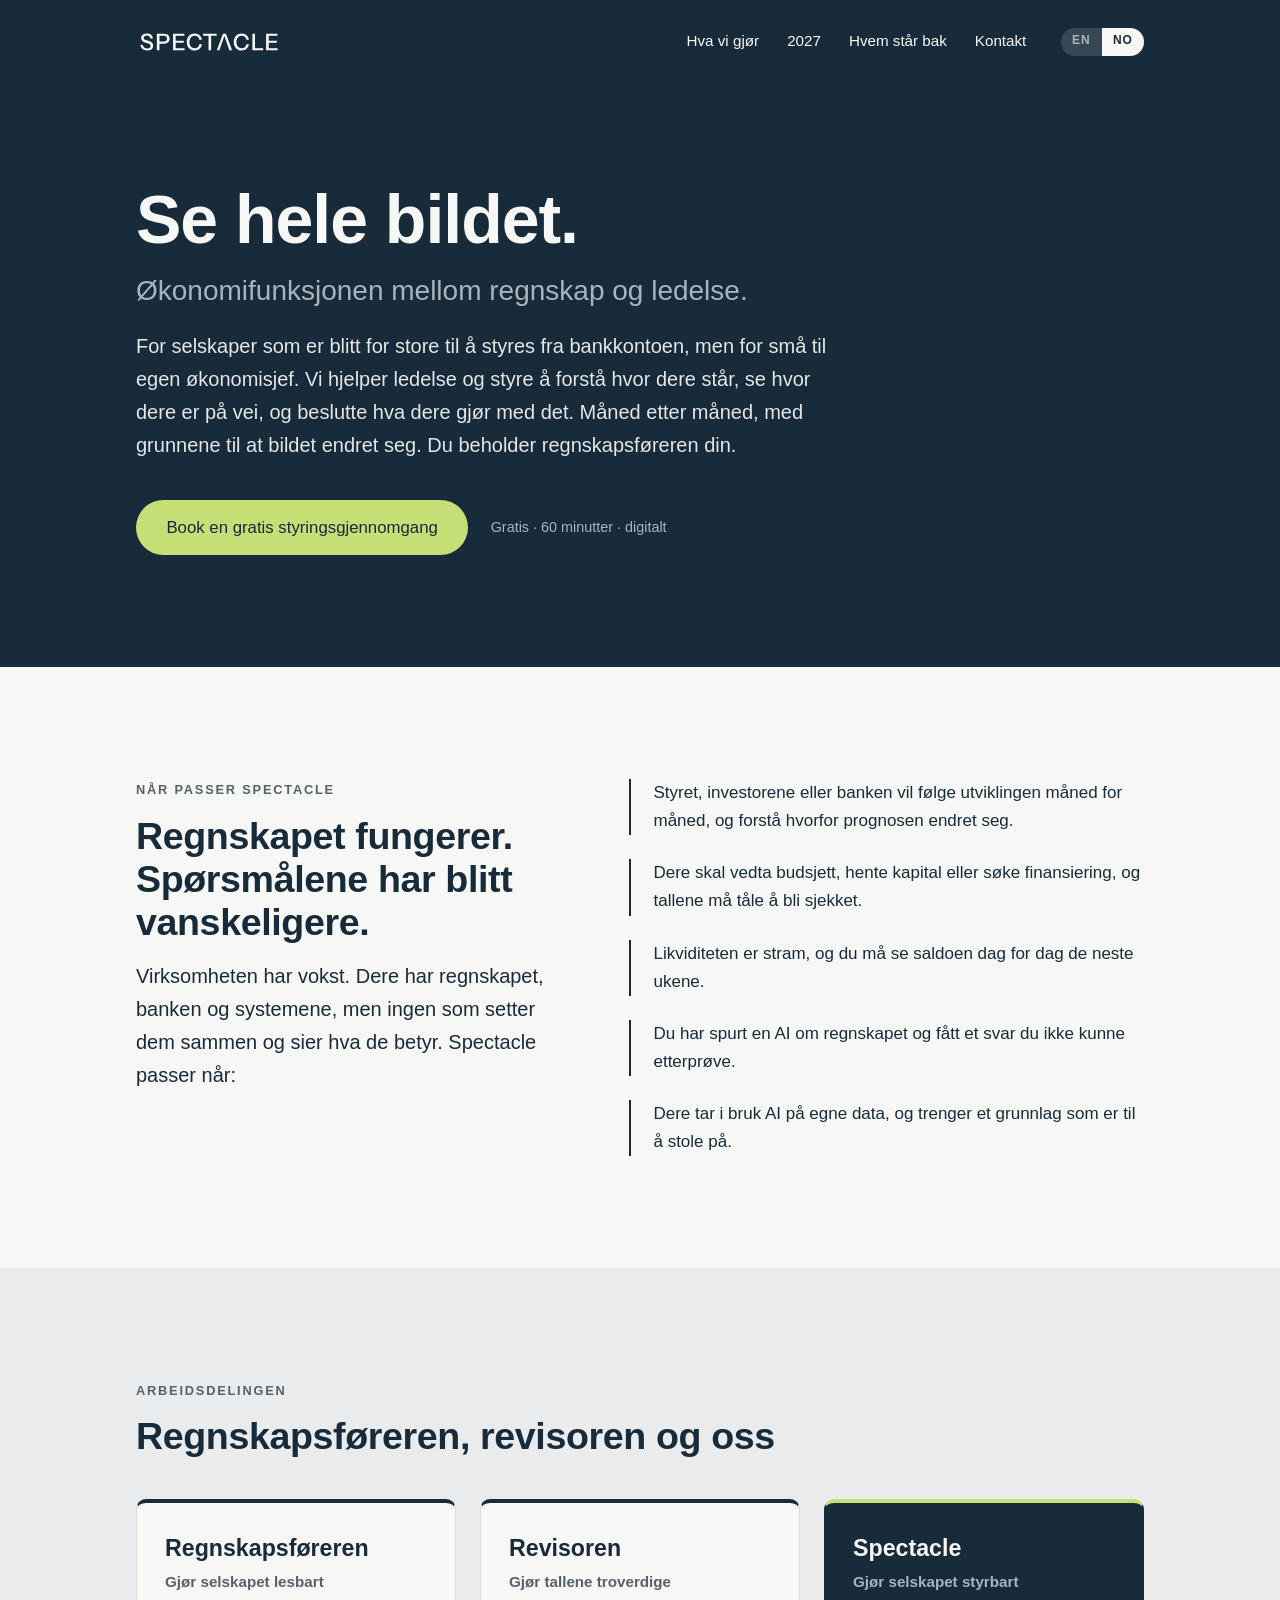
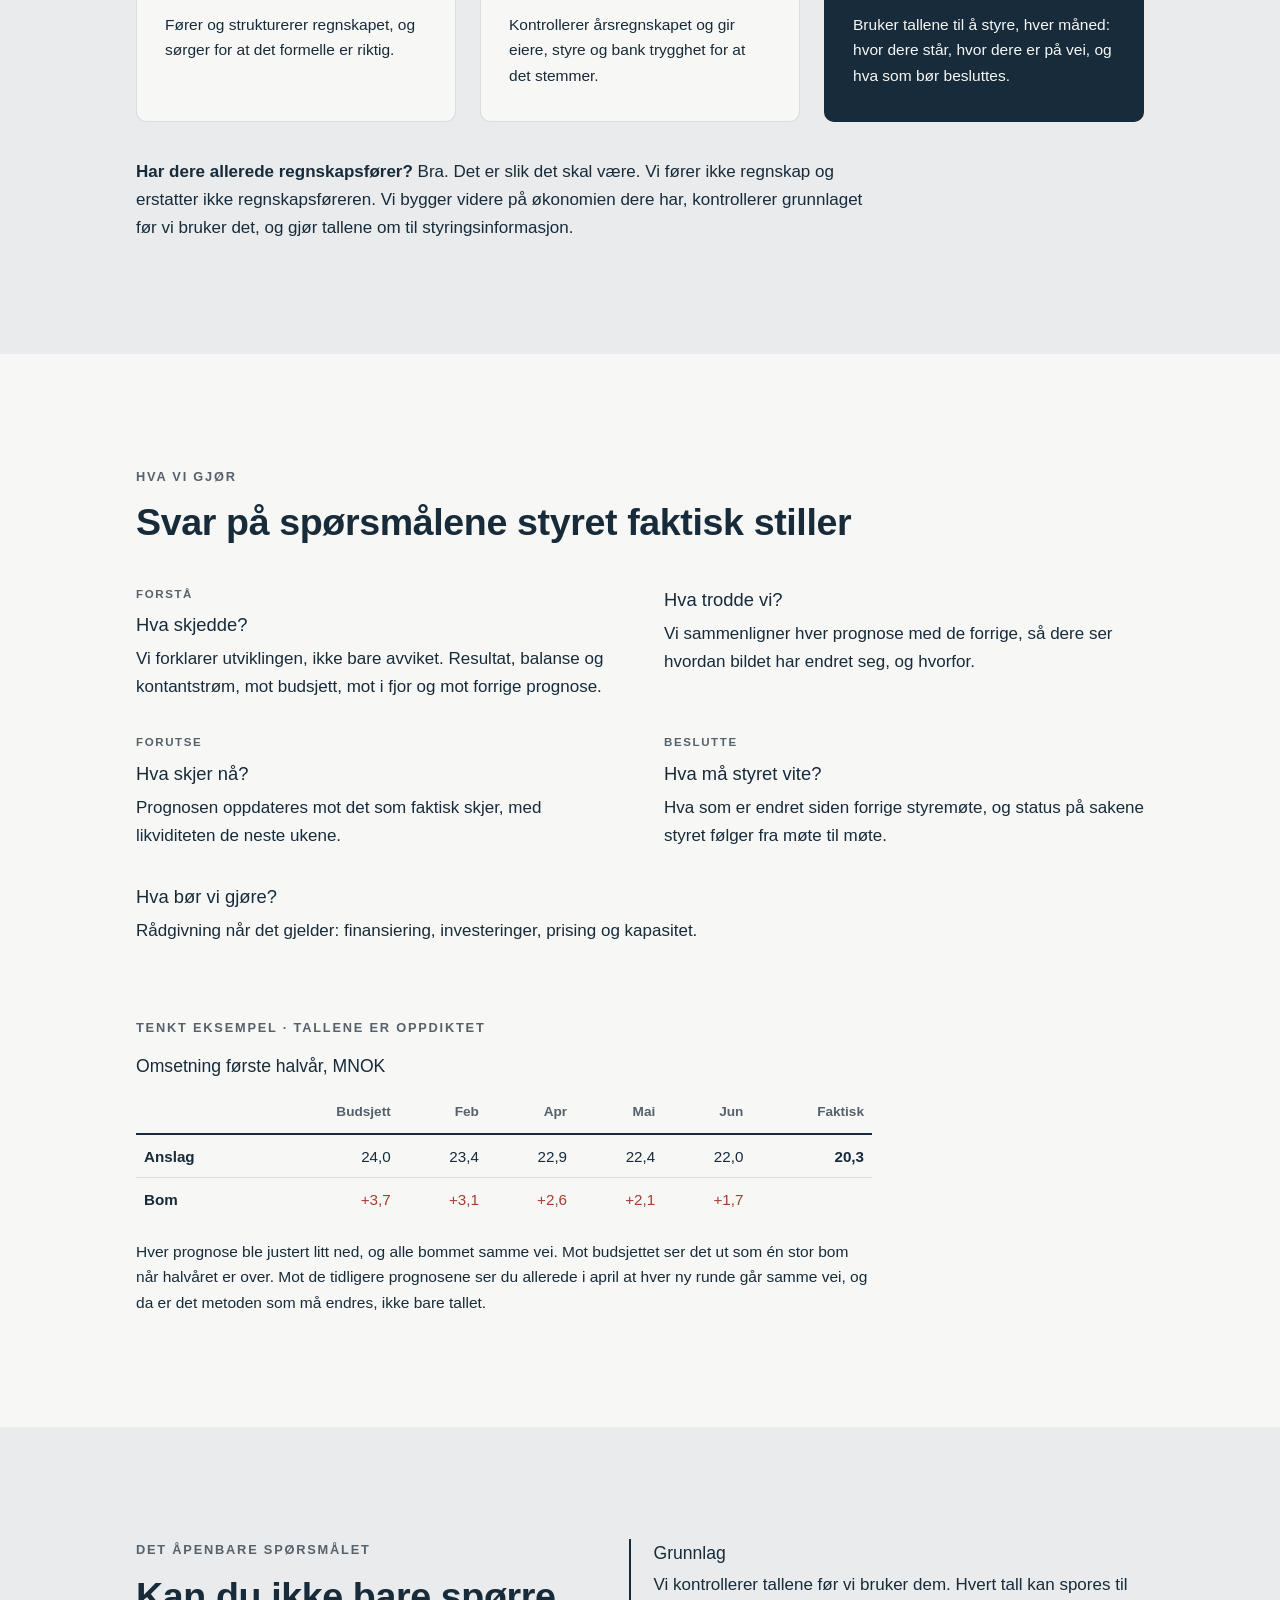
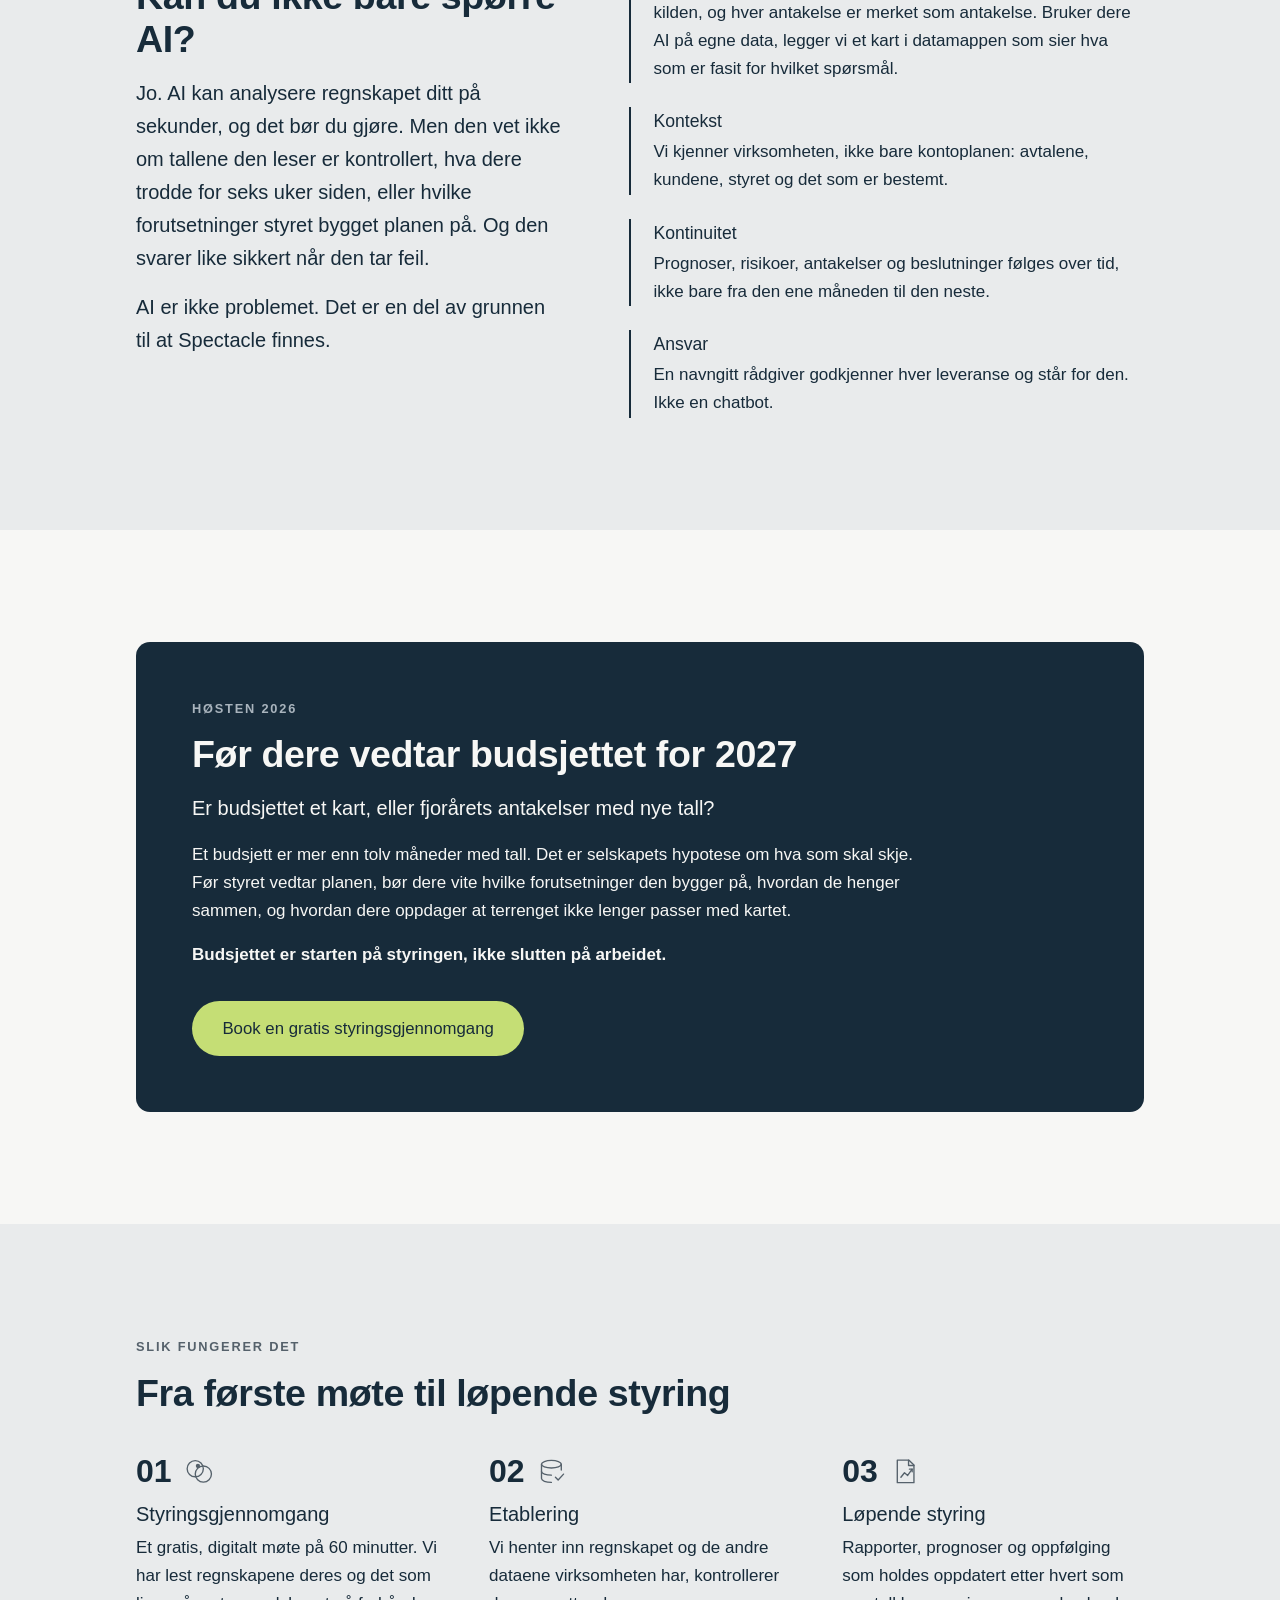
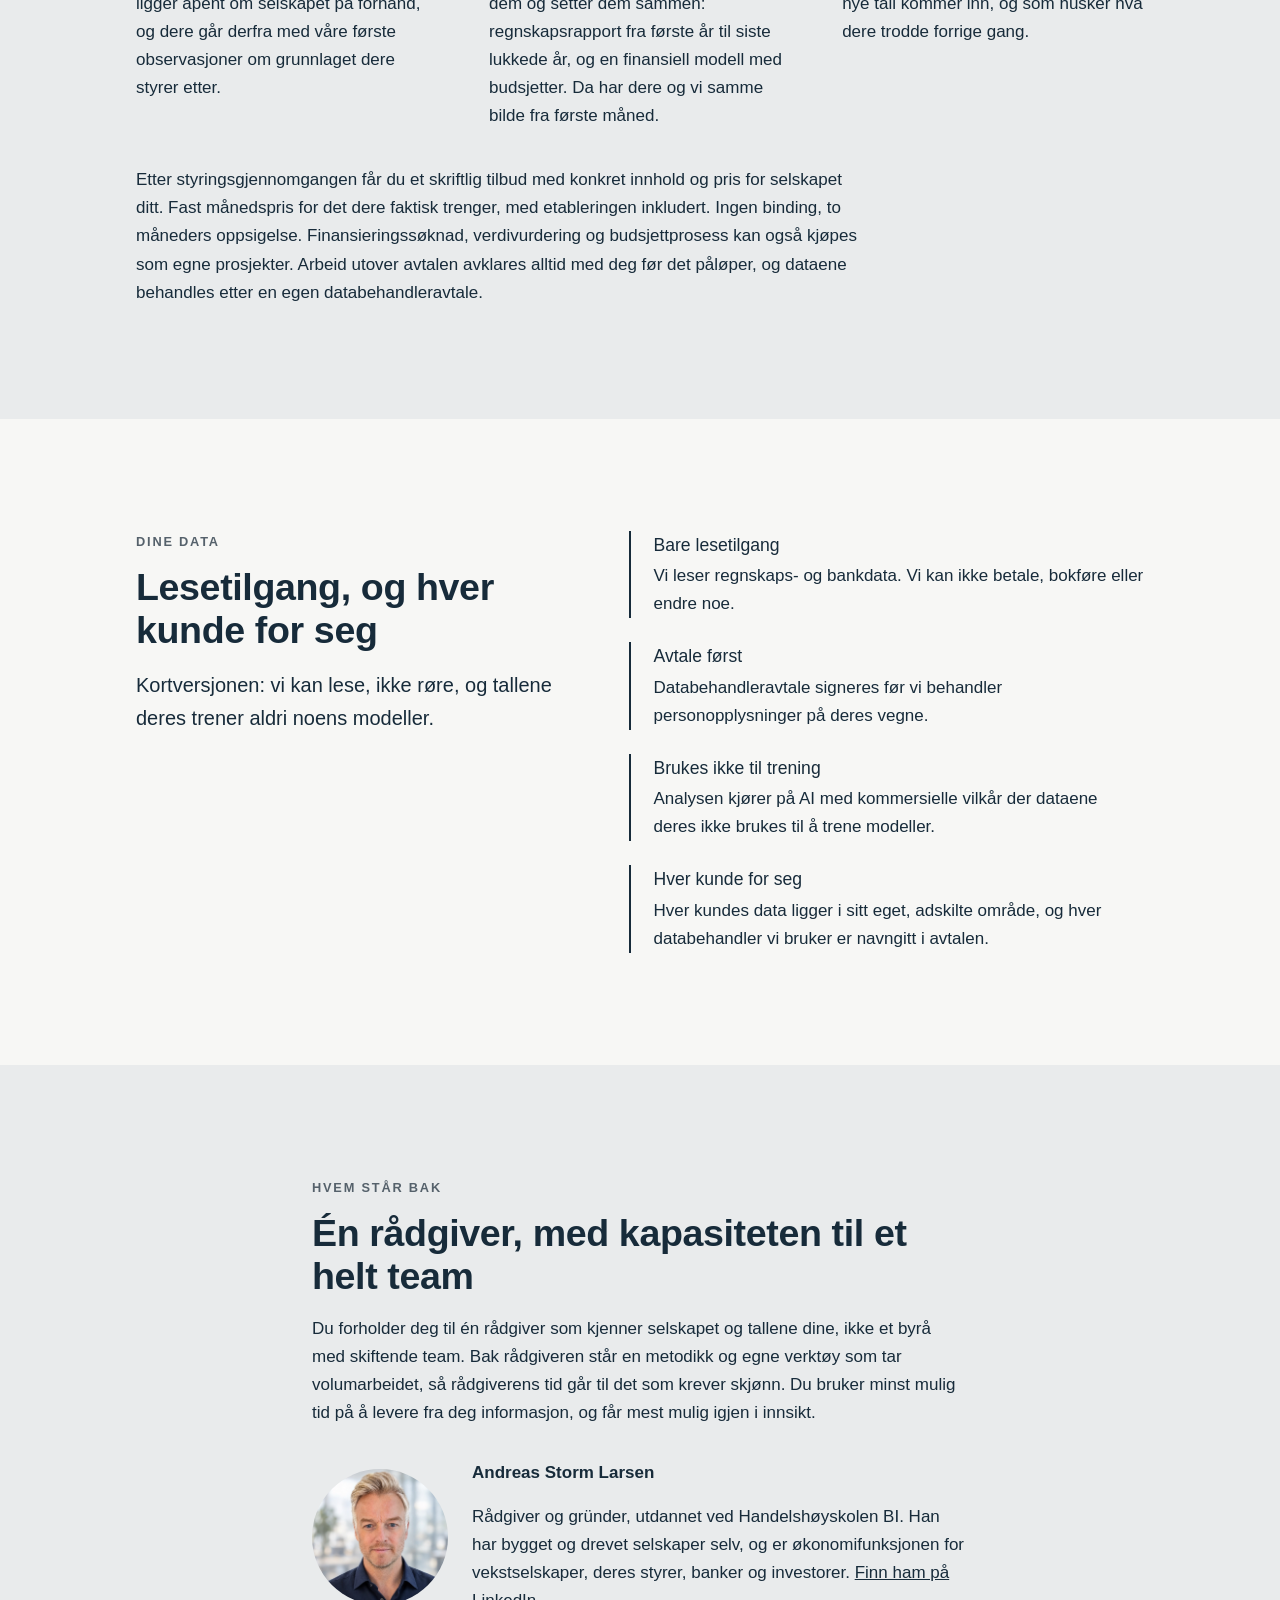
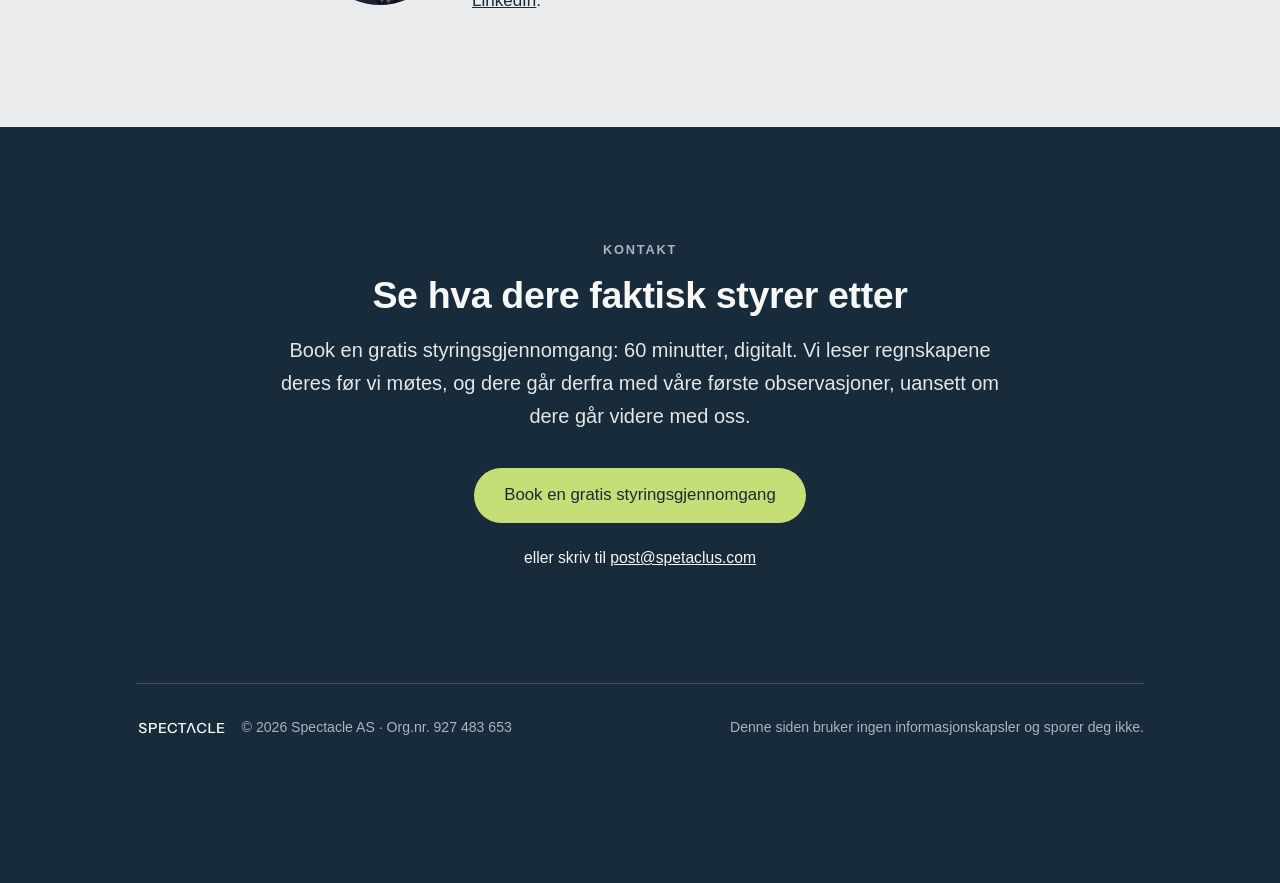
==== no/index.html @ 34f04242 "Hvem står bak får navn og ansikt, og en seksjon om dine data Tekstene fra gjennomgangen 20.10 er lag" ====
<!DOCTYPE html>
<html lang="no">
<head>
  <meta charset="utf-8">
  <meta name="viewport" content="width=device-width, initial-scale=1">
  <title>Spectacle: økonomifunksjonen mellom regnskap og ledelse</title>
  <meta name="description" content="Spectacle er økonomifunksjonen mellom regnskap og ledelse for små og mellomstore selskaper: kontrollerte tall, prognoser som følges over tid, og rapportering skrevet for styret. Du beholder regnskapsføreren din.">
  <link rel="canonical" href="https://spectaclefinancial.com/no/">
  <link rel="alternate" hreflang="en" href="https://spectaclefinancial.com/">
  <link rel="alternate" hreflang="no" href="https://spectaclefinancial.com/no/">
  <link rel="alternate" hreflang="x-default" href="https://spectaclefinancial.com/">
  <link rel="icon" href="../assets/img/favicon.svg" type="image/svg+xml">
  <link rel="alternate icon" href="../assets/img/favicon-32.png" type="image/png">
  <link rel="apple-touch-icon" href="../assets/img/apple-touch-icon.png">
  <meta name="theme-color" content="#172B3A">
  <link rel="stylesheet" href="../assets/css/style.css?v=2026-11-04">
  <meta property="og:type" content="website">
  <meta property="og:site_name" content="Spectacle">
  <meta property="og:title" content="Spectacle: se hele bildet">
  <meta property="og:description" content="Økonomifunksjonen mellom regnskap og ledelse, for selskaper som er for store til å styres fra bankkontoen og for små til egen økonomisjef.">
  <meta property="og:url" content="https://spectaclefinancial.com/no/">
  <meta property="og:image" content="https://spectaclefinancial.com/assets/img/og-image-no.png">
  <meta property="og:locale" content="nb_NO">
</head>
<body>

<header class="hero">
  <div class="ramme">
    <div class="hero__topp">
      <a class="hero__logo" href="#" aria-label="Spectacle, til toppen">
        <img src="../assets/img/spectacle-ordmerke-hvit.svg" alt="Spectacle" width="268" height="47">
      </a>
      <nav class="hero__nav" aria-label="Hovedmeny">
        <a href="#hva-vi-gjor">Hva vi gjør</a>
        <a href="#budsjett-2027">2027</a>
        <a href="#om">Hvem står bak</a>
        <a href="#kontakt">Kontakt</a>
        <span class="sprak" role="group" aria-label="Språk">
          <a class="sprak__valg" href="/" hreflang="en" lang="en">EN</a>
          <span class="sprak__valg sprak__valg--aktiv" aria-current="true">NO</span>
        </span>
      </nav>
    </div>
    <div class="hero__innhold">
      <h1>Se hele bildet.</h1>
      <p class="hero__under">Økonomifunksjonen mellom regnskap og ledelse.</p>
      <p class="ingress">For selskaper som er blitt for store til å styres fra bankkontoen, men for små til egen økonomisjef. Vi hjelper ledelse og styre å forstå hvor dere står, se hvor dere er på vei, og beslutte hva dere gjør med det. Måned etter måned, med grunnene til at bildet endret seg. Du beholder regnskapsføreren din.</p>
      <div class="hero__cta">
        <a class="knapp knapp--chartreuse js-booking" href="https://calendar.app.google/yTAJ3ZSgc3ZnCue6A">Book en gratis styringsgjennomgang</a>
        <span class="hero__cta-note">Gratis · 60 minutter · digitalt</span>
      </div>
    </div>
  </div>
</header>

<main>

  <section class="seksjon" id="nar-passer">
    <div class="ramme todelt">
      <div>
        <p class="merkelapp">Når passer Spectacle</p>
        <h2>Regnskapet fungerer. Spørsmålene har blitt vanskeligere.</h2>
        <p class="ingress">Virksomheten har vokst. Dere har regnskapet, banken og systemene, men ingen som setter dem sammen og sier hva de betyr. Spectacle passer når:</p>
      </div>
      <ul class="verdier">
        <li>Styret, investorene eller banken vil følge utviklingen måned for måned, og forstå hvorfor prognosen endret seg.</li>
        <li>Dere skal vedta budsjett, hente kapital eller søke finansiering, og tallene må tåle å bli sjekket.</li>
        <li>Likviditeten er stram, og du må se saldoen dag for dag de neste ukene.</li>
        <li>Du har spurt en AI om regnskapet og fått et svar du ikke kunne etterprøve.</li>
        <li>Dere tar i bruk AI på egne data, og trenger et grunnlag som er til å stole på.</li>
      </ul>
    </div>
  </section>

  <section class="seksjon seksjon--tint" id="arbeidsdelingen">
    <div class="ramme">
      <p class="merkelapp">Arbeidsdelingen</p>
      <h2>Regnskapsføreren, revisoren og oss</h2>
      <div class="pakker">
        <article class="pakke">
          <h3>Regnskapsføreren</h3>
          <p class="pakke__under">Gjør selskapet lesbart</p>
          <p>Fører og strukturerer regnskapet, og sørger for at det formelle er riktig.</p>
        </article>
        <article class="pakke">
          <h3>Revisoren</h3>
          <p class="pakke__under">Gjør tallene troverdige</p>
          <p>Kontrollerer årsregnskapet og gir eiere, styre og bank trygghet for at det stemmer.</p>
        </article>
        <article class="pakke pakke--fremhevet">
          <h3>Spectacle</h3>
          <p class="pakke__under">Gjør selskapet styrbart</p>
          <p>Bruker tallene til å styre, hver måned: hvor dere står, hvor dere er på vei, og hva som bør besluttes.</p>
        </article>
      </div>
      <p class="pakker-note"><strong>Har dere allerede regnskapsfører?</strong> Bra. Det er slik det skal være. Vi fører ikke regnskap og erstatter ikke regnskapsføreren. Vi bygger videre på økonomien dere har, kontrollerer grunnlaget før vi bruker det, og gjør tallene om til styringsinformasjon.</p>
    </div>
  </section>

  <section class="seksjon" id="hva-vi-gjor">
    <div class="ramme">
      <p class="merkelapp">Hva vi gjør</p>
      <h2>Svar på spørsmålene styret faktisk stiller</h2>
      <ul class="trygghet">
        <li>
          <span class="trygghet__gruppe">Forstå</span>
          <strong>Hva skjedde?</strong>
          Vi forklarer utviklingen, ikke bare avviket. Resultat, balanse og kontantstrøm, mot budsjett, mot i fjor og mot forrige prognose.
        </li>
        <li>
          <strong>Hva trodde vi?</strong>
          Vi sammenligner hver prognose med de forrige, så dere ser hvordan bildet har endret seg, og hvorfor.
        </li>
        <li>
          <span class="trygghet__gruppe">Forutse</span>
          <strong>Hva skjer nå?</strong>
          Prognosen oppdateres mot det som faktisk skjer, med likviditeten de neste ukene.
        </li>
        <li>
          <span class="trygghet__gruppe">Beslutte</span>
          <strong>Hva må styret vite?</strong>
          Hva som er endret siden forrige styremøte, og status på sakene styret følger fra møte til møte.
        </li>
        <li>
          <strong>Hva bør vi gjøre?</strong>
          Rådgivning når det gjelder: finansiering, investeringer, prising og kapasitet.
        </li>
      </ul>

      <figure class="eksempel">
        <p class="merkelapp">Tenkt eksempel · tallene er oppdiktet</p>
        <div class="eksempel__ramme">
          <table>
            <caption>Omsetning første halvår, MNOK</caption>
            <thead>
              <tr>
                <th scope="col"></th>
                <th scope="col">Budsjett</th>
                <th scope="col">Feb</th>
                <th scope="col">Apr</th>
                <th scope="col">Mai</th>
                <th scope="col">Jun</th>
                <th scope="col">Faktisk</th>
              </tr>
            </thead>
            <tbody>
              <tr>
                <th scope="row">Anslag</th>
                <td>24,0</td>
                <td>23,4</td>
                <td>22,9</td>
                <td>22,4</td>
                <td>22,0</td>
                <td class="eksempel__faktisk">20,3</td>
              </tr>
              <tr class="eksempel__bom">
                <th scope="row">Bom</th>
                <td>+3,7</td>
                <td>+3,1</td>
                <td>+2,6</td>
                <td>+2,1</td>
                <td>+1,7</td>
                <td></td>
              </tr>
            </tbody>
          </table>
        </div>
        <figcaption>Hver prognose ble justert litt ned, og alle bommet samme vei. Mot budsjettet ser det ut som én stor bom når halvåret er over. Mot de tidligere prognosene ser du allerede i april at hver ny runde går samme vei, og da er det metoden som må endres, ikke bare tallet.</figcaption>
      </figure>
    </div>
  </section>

  <section class="seksjon seksjon--tint" id="ai">
    <div class="ramme todelt">
      <div>
        <p class="merkelapp">Det åpenbare spørsmålet</p>
        <h2>Kan du ikke bare spørre AI?</h2>
        <p class="ingress">Jo. AI kan analysere regnskapet ditt på sekunder, og det bør du gjøre. Men den vet ikke om tallene den leser er kontrollert, hva dere trodde for seks uker siden, eller hvilke forutsetninger styret bygget planen på. Og den svarer like sikkert når den tar feil.</p>
        <p class="ingress ingress--etter">AI er ikke problemet. Det er en del av grunnen til at Spectacle finnes.</p>
      </div>
      <ul class="verdier">
        <li>
          <strong>Grunnlag</strong>
          Vi kontrollerer tallene før vi bruker dem. Hvert tall kan spores til kilden, og hver antakelse er merket som antakelse. Bruker dere AI på egne data, legger vi et kart i datamappen som sier hva som er fasit for hvilket spørsmål.
        </li>
        <li>
          <strong>Kontekst</strong>
          Vi kjenner virksomheten, ikke bare kontoplanen: avtalene, kundene, styret og det som er bestemt.
        </li>
        <li>
          <strong>Kontinuitet</strong>
          Prognoser, risikoer, antakelser og beslutninger følges over tid, ikke bare fra den ene måneden til den neste.
        </li>
        <li>
          <strong>Ansvar</strong>
          En navngitt rådgiver godkjenner hver leveranse og står for den. Ikke en chatbot.
        </li>
      </ul>
    </div>
  </section>

  <!-- Sesonginngang: tas ned i januar 2027 -->
  <section class="seksjon" id="budsjett-2027">
    <div class="ramme">
      <div class="kampanje">
        <p class="merkelapp">Høsten 2026</p>
        <h2>Før dere vedtar budsjettet for 2027</h2>
        <p class="ingress">Er budsjettet et kart, eller fjorårets antakelser med nye tall?</p>
        <p>Et budsjett er mer enn tolv måneder med tall. Det er selskapets hypotese om hva som skal skje. Før styret vedtar planen, bør dere vite hvilke forutsetninger den bygger på, hvordan de henger sammen, og hvordan dere oppdager at terrenget ikke lenger passer med kartet.</p>
        <p><strong>Budsjettet er starten på styringen, ikke slutten på arbeidet.</strong></p>
        <a class="knapp knapp--chartreuse js-booking" href="https://calendar.app.google/yTAJ3ZSgc3ZnCue6A">Book en gratis styringsgjennomgang</a>
      </div>
    </div>
  </section>

  <section class="seksjon seksjon--tint" id="slik-fungerer-det">
    <div class="ramme">
      <p class="merkelapp">Slik fungerer det</p>
      <h2>Fra første møte til løpende styring</h2>
      <ol class="steg">
        <li>
          <svg class="steg__ikon" viewBox="0 0 32 32" fill="none" stroke="currentColor" stroke-width="1.5" stroke-linecap="round" stroke-linejoin="round" aria-hidden="true">
            <circle cx="12.5" cy="13" r="9"/>
            <circle cx="21.5" cy="19" r="9"/>
            <circle cx="15.5" cy="10" r="2.4" fill="currentColor" stroke="none"/>
          </svg>
          <h3>Styringsgjennomgang</h3>
          <p>Et gratis, digitalt møte på 60 minutter. Vi har lest regnskapene deres og det som ligger åpent om selskapet på forhånd, og dere går derfra med våre første observasjoner om grunnlaget dere styrer etter.</p>
        </li>
        <li>
          <svg class="steg__ikon" viewBox="0 0 32 32" fill="none" stroke="currentColor" stroke-width="1.5" stroke-linecap="round" stroke-linejoin="round" aria-hidden="true">
            <ellipse cx="16" cy="8" rx="11" ry="4.2"/>
            <path d="M5 8v8c0 2.3 4.9 4.2 11 4.2"/>
            <path d="M27 8v6.5"/>
            <path d="M5 16v8c0 2.3 4.9 4.2 11 4.2"/>
            <path d="M20.5 22.5l3 3 6-6.5"/>
          </svg>
          <h3>Etablering</h3>
          <p>Vi henter inn regnskapet og de andre dataene virksomheten har, kontrollerer dem og setter dem sammen: regnskapsrapport fra første år til siste lukkede år, og en finansiell modell med budsjetter. Da har dere og vi samme bilde fra første måned.</p>
        </li>
        <li>
          <svg class="steg__ikon" viewBox="0 0 32 32" fill="none" stroke="currentColor" stroke-width="1.5" stroke-linecap="round" stroke-linejoin="round" aria-hidden="true">
            <path d="M7 3.5h13l5.5 5.5v19.5H7z"/>
            <path d="M19.5 3.5V9.5H25.5"/>
            <path d="M11 22.5l4-5 3.5 3 5-7"/>
            <path d="M20.5 13.5h3v3"/>
          </svg>
          <h3>Løpende styring</h3>
          <p>Rapporter, prognoser og oppfølging som holdes oppdatert etter hvert som nye tall kommer inn, og som husker hva dere trodde forrige gang.</p>
        </li>
      </ol>
      <p class="pakker-note">Etter styringsgjennomgangen får du et skriftlig tilbud med konkret innhold og pris for selskapet ditt. Fast månedspris for det dere faktisk trenger, med etableringen inkludert. Ingen binding, to måneders oppsigelse. Finansieringssøknad, verdivurdering og budsjettprosess kan også kjøpes som egne prosjekter. Arbeid utover avtalen avklares alltid med deg før det påløper, og dataene behandles etter en egen databehandleravtale.</p>
    </div>
  </section>

  <section class="seksjon" id="dine-data">
    <div class="ramme todelt">
      <div>
        <p class="merkelapp">Dine data</p>
        <h2>Lesetilgang, og hver kunde for seg</h2>
        <p class="ingress">Kortversjonen: vi kan lese, ikke røre, og tallene deres trener aldri noens modeller.</p>
      </div>
      <ul class="verdier">
        <li>
          <strong>Bare lesetilgang</strong>
          Vi leser regnskaps- og bankdata. Vi kan ikke betale, bokføre eller endre noe.
        </li>
        <li>
          <strong>Avtale først</strong>
          Databehandleravtale signeres før vi behandler personopplysninger på deres vegne.
        </li>
        <li>
          <strong>Brukes ikke til trening</strong>
          Analysen kjører på AI med kommersielle vilkår der dataene deres ikke brukes til å trene modeller.
        </li>
        <li>
          <strong>Hver kunde for seg</strong>
          Hver kundes data ligger i sitt eget, adskilte område, og hver databehandler vi bruker er navngitt i avtalen.
        </li>
      </ul>
    </div>
  </section>

  <section class="seksjon seksjon--tint" id="om">
    <div class="ramme om">
      <p class="merkelapp">Hvem står bak</p>
      <h2>Én rådgiver, med kapasiteten til et helt team</h2>
      <p>Du forholder deg til én rådgiver som kjenner selskapet og tallene dine, ikke et byrå med skiftende team. Bak rådgiveren står en metodikk og egne verktøy som tar volumarbeidet, så rådgiverens tid går til det som krever skjønn. Du bruker minst mulig tid på å levere fra deg informasjon, og får mest mulig igjen i innsikt.</p>
      <div class="om__person">
        <img class="om__bilde" src="../assets/img/andreas-storm-larsen.jpg" alt="Andreas Storm Larsen" width="560" height="700">
        <div>
          <p class="om__navn">Andreas Storm Larsen</p>
          <p>Rådgiver og gründer, utdannet ved Handelshøyskolen BI. Han har bygget og drevet selskaper selv, og er økonomifunksjonen for vekstselskaper, deres styrer, banker og investorer. <a href="https://www.linkedin.com/in/andreas-storm-larsen-39770052/" rel="me noopener" target="_blank">Finn ham på LinkedIn</a>.</p>
        </div>
      </div>
    </div>
  </section>

  <section class="seksjon seksjon--blekk" id="kontakt">
    <div class="ramme kontakt">
      <p class="merkelapp">Kontakt</p>
      <h2>Se hva dere faktisk styrer etter</h2>
      <p class="ingress">Book en gratis styringsgjennomgang: 60 minutter, digitalt. Vi leser regnskapene deres før vi møtes, og dere går derfra med våre første observasjoner, uansett om dere går videre med oss.</p>
      <a class="knapp knapp--chartreuse js-booking" href="https://calendar.app.google/yTAJ3ZSgc3ZnCue6A">Book en gratis styringsgjennomgang</a>
      <p class="kontakt__epost">eller skriv til <a href="mailto:post@spetaclus.com">post@spetaclus.com</a></p>
      <hr class="skillelinje">
      <div class="footer">
        <div class="footer__venstre">
          <img src="../assets/img/spectacle-ordmerke-hvit.svg" alt="Spectacle" width="268" height="47">
          <span>© 2026 Spectacle AS · Org.nr. 927 483 653</span>
        </div>
        <span>Denne siden bruker ingen informasjonskapsler og sporer deg ikke.</span>
      </div>
    </div>
  </section>

</main>

<dialog class="booking" id="booking" aria-label="Book en styringsgjennomgang">
  <div class="booking__topp">
    <span class="booking__tittel">Styringsgjennomgang</span>
    <button class="booking__lukk" type="button" aria-label="Lukk">Lukk&nbsp;&#215;</button>
  </div>
  <iframe class="booking__ramme" title="Velg tidspunkt for styringsgjennomgangen"
          data-src="https://calendar.google.com/calendar/appointments/schedules/AcZssZ07MlCbYEmoDXhc_yZ2hiog7-GWwIh1PmszBz8kUQd8yqzmXDx-yQZG3WpSed9W1UuxO8Xet0OY?gv=true"
          loading="lazy"></iframe>
</dialog>

<script>
  (function () {
    var dialog = document.getElementById('booking');
    if (!dialog || !dialog.showModal) return;
    var ramme = dialog.querySelector('.booking__ramme');
    document.querySelectorAll('.js-booking').forEach(function (lenke) {
      lenke.addEventListener('click', function (e) {
        e.preventDefault();
        if (!ramme.src) ramme.src = ramme.dataset.src;
        dialog.showModal();
      });
    });
    dialog.querySelector('.booking__lukk').addEventListener('click', function () {
      dialog.close();
    });
    dialog.addEventListener('click', function (e) {
      if (e.target === dialog) dialog.close();
    });
  })();
</script>

</body>
</html>
---- assets/css/style.css ----
/* Spectacle — spetaclus.com/spectacle
   Farger og typografi: SPECTACLE/Profil/farger.md + Profilmanual.md
   Profil fra 19.10.2026: blekk og papir bærer alt. Chartreuse er eneste aksent
   og står bare på mørk flate, med blekk som tekst; aldri på papir, aldri på tall. */

/* ---------- Fonter (selvhostet, OFL) ---------- */
@font-face {
  font-family: "Space Grotesk";
  src: url("../fonts/SpaceGrotesk-400.woff2") format("woff2");
  font-weight: 400;
  font-display: swap;
}
@font-face {
  font-family: "Space Grotesk";
  src: url("../fonts/SpaceGrotesk-500.woff2") format("woff2");
  font-weight: 500;
  font-display: swap;
}
@font-face {
  font-family: "Space Grotesk";
  src: url("../fonts/SpaceGrotesk-700.woff2") format("woff2");
  font-weight: 700;
  font-display: swap;
}
@font-face {
  font-family: "IBM Plex Sans";
  src: url("../fonts/IBMPlexSans-400.woff2") format("woff2");
  font-weight: 400;
  font-display: swap;
}
@font-face {
  font-family: "IBM Plex Sans";
  src: url("../fonts/IBMPlexSans-600.woff2") format("woff2");
  font-weight: 600;
  font-display: swap;
}

/* ---------- Variabler ---------- */
:root {
  --blekk: #172B3A;
  --blekk-lys: #22394B;
  --skifer: #55616B;
  --solv: #A9B4BD;
  --linje: #D9DCDE;
  --take: #E9EBEC;
  --papir: #F7F7F5;
  --chartreuse: #C5DE75;
  --negativ: #A63D2F;

  --font-tittel: "Space Grotesk", "Avenir Next", sans-serif;
  --font-tekst: "IBM Plex Sans", "Helvetica Neue", sans-serif;

  --bredde: 68rem;
  --luft: clamp(4rem, 9vw, 7rem);
}

/* ---------- Grunnlag ---------- */
*,
*::before,
*::after {
  box-sizing: border-box;
  margin: 0;
  padding: 0;
}

html {
  scroll-behavior: smooth;
}
@media (prefers-reduced-motion: reduce) {
  html {
    scroll-behavior: auto;
  }
}

body {
  font-family: var(--font-tekst);
  font-size: 1.0625rem;
  line-height: 1.65;
  color: var(--blekk);
  background: var(--papir);
  -webkit-font-smoothing: antialiased;
}

img,
svg {
  max-width: 100%;
  height: auto;
  display: block;
}

a {
  color: var(--blekk);
}

.ramme {
  max-width: var(--bredde);
  margin-inline: auto;
  padding-inline: clamp(1.25rem, 4vw, 2.5rem);
}

/* ---------- Typografi ---------- */
h1,
h2,
h3 {
  font-family: var(--font-tittel);
  line-height: 1.15;
  color: var(--blekk);
}

h1 {
  font-weight: 700;
  font-size: clamp(2.5rem, 6.5vw, 4.25rem);
  letter-spacing: -0.015em;
  color: var(--papir);
}

h2 {
  font-weight: 700;
  font-size: clamp(1.7rem, 3.4vw, 2.35rem);
  letter-spacing: -0.01em;
  margin-bottom: 1rem;
}

h3 {
  font-weight: 500;
  font-size: 1.25rem;
  margin-bottom: 0.5rem;
}

.merkelapp {
  font-family: var(--font-tekst);
  font-weight: 600;
  font-size: 0.8rem;
  letter-spacing: 0.14em;
  text-transform: uppercase;
  color: var(--skifer);
  margin-bottom: 0.9rem;
}

.ingress {
  font-size: clamp(1.1rem, 1.9vw, 1.25rem);
  max-width: 46rem;
}

.ingress--etter {
  margin-top: 1rem;
}

/* ---------- Knapper ---------- */
.knapp {
  display: inline-block;
  font-family: var(--font-tittel);
  font-weight: 500;
  font-size: 1.05rem;
  text-decoration: none;
  padding: 0.85rem 1.9rem;
  border-radius: 999px;
  transition: background-color 0.15s ease, color 0.15s ease;
}

/* Chartreuse med blekk tekst (9,8:1). Står bare på blekk, så alle knappene ligger på mørk flate */
.knapp--chartreuse {
  background: var(--chartreuse);
  color: var(--blekk);
}
.knapp--chartreuse:hover {
  background: var(--papir);
}

/* ---------- Hero ---------- */
.hero {
  position: relative;
  overflow: hidden;
  background: var(--blekk);
  color: var(--papir);
  padding-bottom: var(--luft);
}

.hero > .ramme {
  position: relative;
  z-index: 1;
}

.hero__topp {
  display: flex;
  align-items: center;
  justify-content: space-between;
  gap: 2rem;
  padding-block: 1.75rem;
}

/* Versalhøyden er omtrent 64 % av høyden; luften rundt er minst versalhøyden */
.hero__logo img {
  height: 1.6rem;
  width: auto;
}

.hero__nav {
  display: flex;
  gap: 1.75rem;
}

.hero__nav a {
  color: var(--papir);
  text-decoration: none;
  font-size: 0.95rem;
  border-bottom: 1px solid transparent;
  padding-bottom: 2px;
}
.hero__nav a:hover {
  border-bottom-color: var(--chartreuse);
}

.hero__innhold {
  padding-top: clamp(3rem, 8vw, 6rem);
  max-width: 44rem;
}

.hero__under {
  font-family: var(--font-tittel);
  font-weight: 500;
  font-size: clamp(1.3rem, 2.6vw, 1.75rem);
  line-height: 1.25;
  color: var(--solv);
  margin-top: 0.9rem;
}

.hero__innhold .ingress {
  color: var(--papir);
  opacity: 0.92;
  margin-top: 1.4rem;
}

.hero__cta {
  margin-top: 2.4rem;
  display: flex;
  align-items: center;
  gap: 1.4rem;
  flex-wrap: wrap;
}

.hero__cta-note {
  font-size: 0.9rem;
  color: var(--solv);
}

/* ---------- Seksjoner ---------- */
.seksjon {
  padding-block: var(--luft);
}

.seksjon--tint {
  background: var(--take);
}

.seksjon--blekk {
  background: var(--blekk);
  color: var(--papir);
}
.seksjon--blekk h2 {
  color: var(--papir);
}
.seksjon--blekk .merkelapp {
  color: var(--solv);
}

.todelt {
  display: grid;
  gap: clamp(2rem, 5vw, 4.5rem);
  align-items: start;
}
@media (min-width: 52rem) {
  .todelt {
    grid-template-columns: minmax(0, 5fr) minmax(0, 6fr);
  }
}

/* ---------- Verdipunkter ---------- */
.verdier {
  list-style: none;
  display: grid;
  gap: 1.5rem;
}

.verdier li {
  padding-left: 1.4rem;
  border-left: 2px solid var(--blekk);
}

.verdier strong {
  display: block;
  font-family: var(--font-tittel);
  font-weight: 500;
  font-size: 1.1rem;
  color: var(--blekk);
  margin-bottom: 0.15rem;
}

/* ---------- Slik fungerer det ---------- */
.steg {
  list-style: none;
  counter-reset: steg;
  display: grid;
  gap: 2rem;
  margin-top: 2.5rem;
}
@media (min-width: 52rem) {
  .steg {
    grid-template-columns: repeat(3, 1fr);
    gap: clamp(2rem, 4vw, 3.5rem);
  }
}

/* Tallet og ikonet deler første rad; tittel og tekst spenner over begge kolonner */
.steg li {
  counter-increment: steg;
  display: grid;
  grid-template-columns: auto 1fr;
  align-items: start;
  /* Uten dette fordeles ledig høyde mellom radene, og kolonnene kommer i utakt */
  align-content: start;
  column-gap: 0.8rem;
}

.steg li::before {
  content: "0" counter(steg);
  grid-column: 1;
  grid-row: 1;
  font-family: var(--font-tittel);
  font-weight: 700;
  font-size: 2rem;
  color: var(--blekk);
  line-height: 1;
}

.steg__ikon {
  grid-column: 2;
  grid-row: 1;
  justify-self: start;
  align-self: center;
  width: 1.8rem;
  height: 1.8rem;
  color: var(--skifer);
}

.steg li h3,
.steg li p {
  grid-column: 1 / -1;
}

.steg li h3 {
  margin-top: 1rem;
}

/* ---------- Pakker ---------- */
.pakker {
  display: grid;
  gap: 1.5rem;
  margin-top: 2.5rem;
}
@media (min-width: 52rem) {
  .pakker {
    grid-template-columns: repeat(3, 1fr);
  }
}

.pakke {
  background: var(--papir);
  border: 1px solid var(--linje);
  border-top: 4px solid var(--blekk);
  border-radius: 10px;
  padding: 2rem 1.75rem;
  display: flex;
  flex-direction: column;
}

.pakke h3 {
  font-weight: 700;
  font-size: 1.45rem;
}

.pakke__under {
  font-weight: 600;
  font-size: 0.95rem;
  color: var(--skifer);
  margin-bottom: 1.1rem;
}

.pakke > p:not(.pakke__under) {
  font-size: 0.97rem;
}

/* Kortet som er vårt står på blekk, så chartreuse kan markere det; på papir ville den forsvunnet */
.pakke--fremhevet {
  background: var(--blekk);
  color: var(--papir);
  border-color: var(--blekk);
  border-top-color: var(--chartreuse);
}
.pakke--fremhevet h3 {
  color: var(--papir);
}
.pakke--fremhevet .pakke__under {
  color: var(--solv);
}

.pakker-note {
  margin-top: 2.25rem;
  max-width: 46rem;
}

.pakker-note strong {
  color: var(--blekk);
}

/* ---------- Trygghet ---------- */
.trygghet {
  list-style: none;
  display: grid;
  gap: 2rem 3rem;
  margin-top: 2.5rem;
}
@media (min-width: 52rem) {
  .trygghet {
    grid-template-columns: repeat(2, 1fr);
  }
}

/* Et oddetall punkter etterlater et hull til høyre; det siste får hele bredden */
@media (min-width: 52rem) {
  .trygghet li:last-child:nth-child(odd) {
    grid-column: 1 / -1;
    max-width: 46rem;
  }
}

.trygghet strong {
  display: block;
  font-family: var(--font-tittel);
  font-weight: 500;
  font-size: 1.15rem;
  color: var(--blekk);
  margin-bottom: 0.3rem;
}

/* ---------- Tenkt eksempel ---------- */
/* Tid går vannrett, som i rapportene: periodene er kolonner, målene er rader */
.trygghet__gruppe {
  display: block;
  font-family: var(--font-tekst);
  font-weight: 600;
  font-size: 0.72rem;
  letter-spacing: 0.14em;
  text-transform: uppercase;
  color: var(--skifer);
  margin-bottom: 0.4rem;
}

.eksempel {
  margin-top: clamp(3rem, 6vw, 4.5rem);
  max-width: 46rem;
}

.eksempel__ramme {
  overflow-x: auto;
}

.eksempel table {
  width: 100%;
  border-collapse: collapse;
  font-variant-numeric: tabular-nums;
  font-size: 0.95rem;
}

.eksempel caption {
  text-align: left;
  font-family: var(--font-tittel);
  font-weight: 500;
  font-size: 1.1rem;
  color: var(--blekk);
  padding-bottom: 0.7rem;
}

.eksempel th,
.eksempel td {
  padding: 0.55rem 0.5rem;
  text-align: right;
  white-space: nowrap;
}

.eksempel th[scope="row"] {
  text-align: left;
  font-weight: 600;
}

.eksempel thead th {
  font-weight: 600;
  font-size: 0.85rem;
  color: var(--skifer);
  border-bottom: 2px solid var(--blekk);
}

.eksempel tbody tr + tr {
  border-top: 1px solid var(--linje);
}

.eksempel__faktisk {
  font-weight: 600;
  color: var(--blekk);
}

/* Bommen er et negativt avvik: funksjonsfargen, aldri aksenten på tall */
.eksempel__bom td {
  color: var(--negativ);
}

.eksempel figcaption {
  margin-top: 1.1rem;
  font-size: 0.97rem;
}

@media (max-width: 40rem) {
  .eksempel table {
    font-size: 0.85rem;
  }
  .eksempel th,
  .eksempel td {
    padding-inline: 0.3rem;
  }
}

/* ---------- Sesonginngang ---------- */
.kampanje {
  background: var(--blekk);
  color: var(--papir);
  border-radius: 14px;
  padding: clamp(2rem, 5vw, 3.5rem);
}

.kampanje h2 {
  color: var(--papir);
}

.kampanje .merkelapp {
  color: var(--solv);
}

.kampanje p {
  max-width: 46rem;
}

.kampanje p + p {
  margin-top: 1rem;
}

.kampanje .knapp {
  margin-top: 2rem;
}

/* ---------- Om ---------- */
.om {
  max-width: 46rem;
}
.om p + p {
  margin-top: 1rem;
}
.om__person {
  display: flex;
  align-items: center;
  gap: 1.5rem;
  margin-top: 2rem;
  flex-wrap: wrap;
}
.om__bilde {
  width: 8.5rem;
  height: 8.5rem;
  border-radius: 50%;
  object-fit: cover;
  object-position: 50% 22%;
  flex-shrink: 0;
}
.om__person > div {
  flex: 1 1 18rem;
}
.om__navn {
  font-weight: 650;
  margin-bottom: 0.25rem;
}

/* ---------- Kontakt + footer ---------- */
.kontakt {
  text-align: center;
}

.kontakt .ingress {
  margin-inline: auto;
  opacity: 0.92;
}

.kontakt .knapp {
  margin-top: 2.2rem;
}

.kontakt__epost {
  margin-top: 1.4rem;
  font-size: 0.98rem;
}
.kontakt__epost a {
  color: var(--papir);
}

.skillelinje {
  border: 0;
  border-top: 1px solid rgba(247, 247, 245, 0.18);
  margin-block: var(--luft) 0;
}

.footer {
  display: flex;
  align-items: center;
  justify-content: space-between;
  gap: 1.5rem;
  flex-wrap: wrap;
  padding-block: 2rem;
  font-size: 0.88rem;
  color: var(--solv);
}

.footer__venstre {
  display: flex;
  align-items: center;
  gap: 0.9rem;
}

.footer__venstre img {
  height: 1rem;
  width: auto;
}

/* ---------- Språkvelger ---------- */
.sprak {
  display: inline-flex;
  align-items: stretch;
  background: rgba(247, 247, 245, 0.14);
  border-radius: 999px;
  overflow: hidden;
  margin-left: 0.4rem;
}

.hero__nav .sprak__valg {
  font-family: var(--font-tekst);
  font-size: 0.75rem;
  font-weight: 600;
  letter-spacing: 0.08em;
  line-height: 1;
  padding: 0.4rem 0.7rem;
  color: var(--solv);
  text-decoration: none;
  border-bottom: 0;
  transition: background-color 0.15s ease, color 0.15s ease;
}

.hero__nav a.sprak__valg:hover {
  color: var(--papir);
  background: rgba(247, 247, 245, 0.12);
  border-bottom: 0;
}

.hero__nav .sprak__valg--aktiv {
  background: var(--papir);
  color: var(--blekk);
}

/* ---------- Booking-modal ---------- */
.booking {
  border: 0;
  border-radius: 14px;
  margin: auto;
  padding: 0;
  width: min(94vw, 52rem);
  background: var(--papir);
  box-shadow: 0 24px 80px rgba(23, 43, 58, 0.45);
}

.booking::backdrop {
  background: rgba(23, 43, 58, 0.72);
  backdrop-filter: blur(3px);
}

.booking__topp {
  display: flex;
  align-items: center;
  justify-content: space-between;
  gap: 1rem;
  padding: 0.9rem 1.25rem;
  background: var(--blekk);
}

.booking__tittel {
  font-family: var(--font-tittel);
  font-weight: 500;
  font-size: 1.05rem;
  color: var(--papir);
}

.booking__lukk {
  font-family: var(--font-tekst);
  font-size: 0.9rem;
  color: var(--papir);
  background: none;
  border: 1px solid rgba(247, 247, 245, 0.4);
  border-radius: 999px;
  padding: 0.35rem 0.9rem;
  cursor: pointer;
  transition: border-color 0.15s ease, color 0.15s ease;
}
.booking__lukk:hover {
  border-color: var(--chartreuse);
  color: var(--chartreuse);
}

.booking__ramme {
  display: block;
  width: 100%;
  height: min(72vh, 46rem);
  border: 0;
  background: #fff;
}

@media (max-width: 40rem) {
  .booking {
    width: 100vw;
    max-width: 100vw;
    height: 100dvh;
    max-height: 100dvh;
    margin: 0;
    border-radius: 0;
  }
  .booking__ramme {
    height: calc(100dvh - 3.4rem);
  }
}

/* ---------- Mobil ---------- */
@media (max-width: 40rem) {
  /* Seksjonslenkene skjules, men språkvelgeren skal alltid være tilgjengelig */
  .hero__nav > a {
    display: none;
  }
  .sprak {
    margin-left: 0;
  }
}
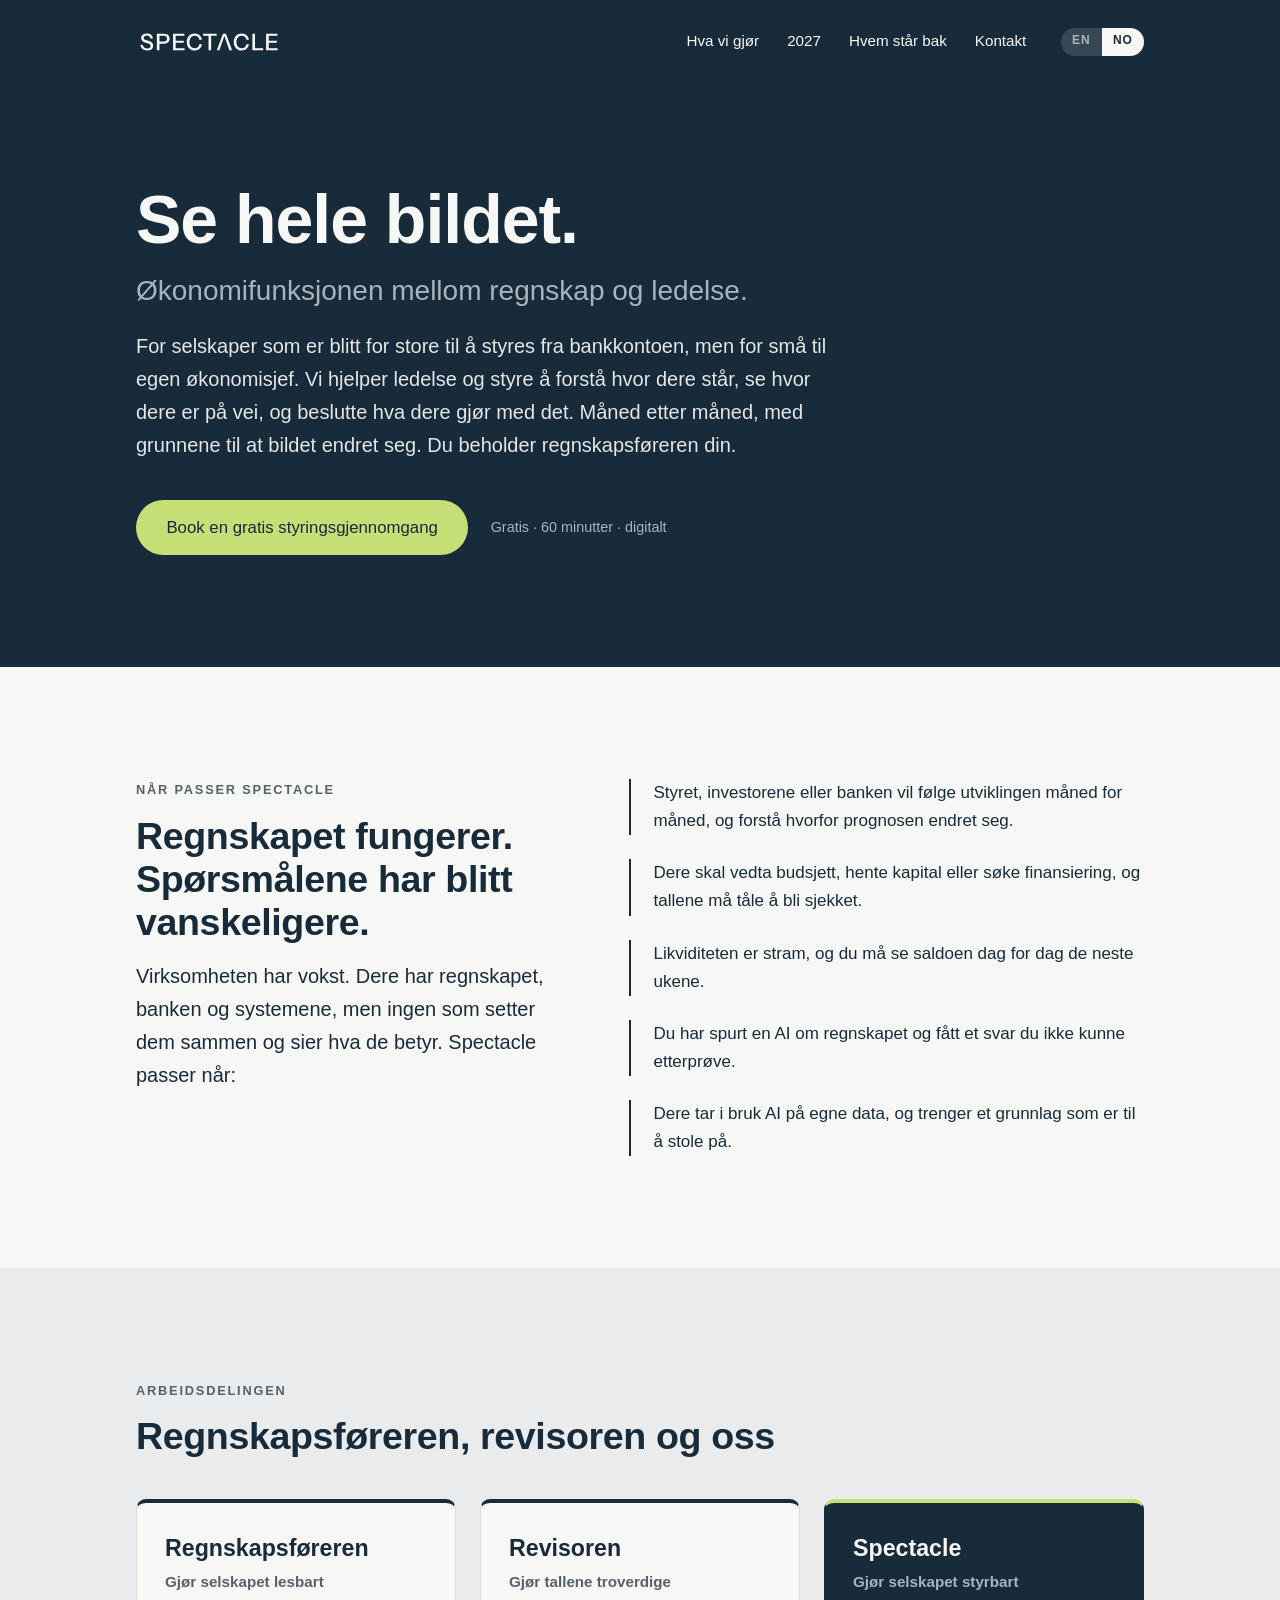
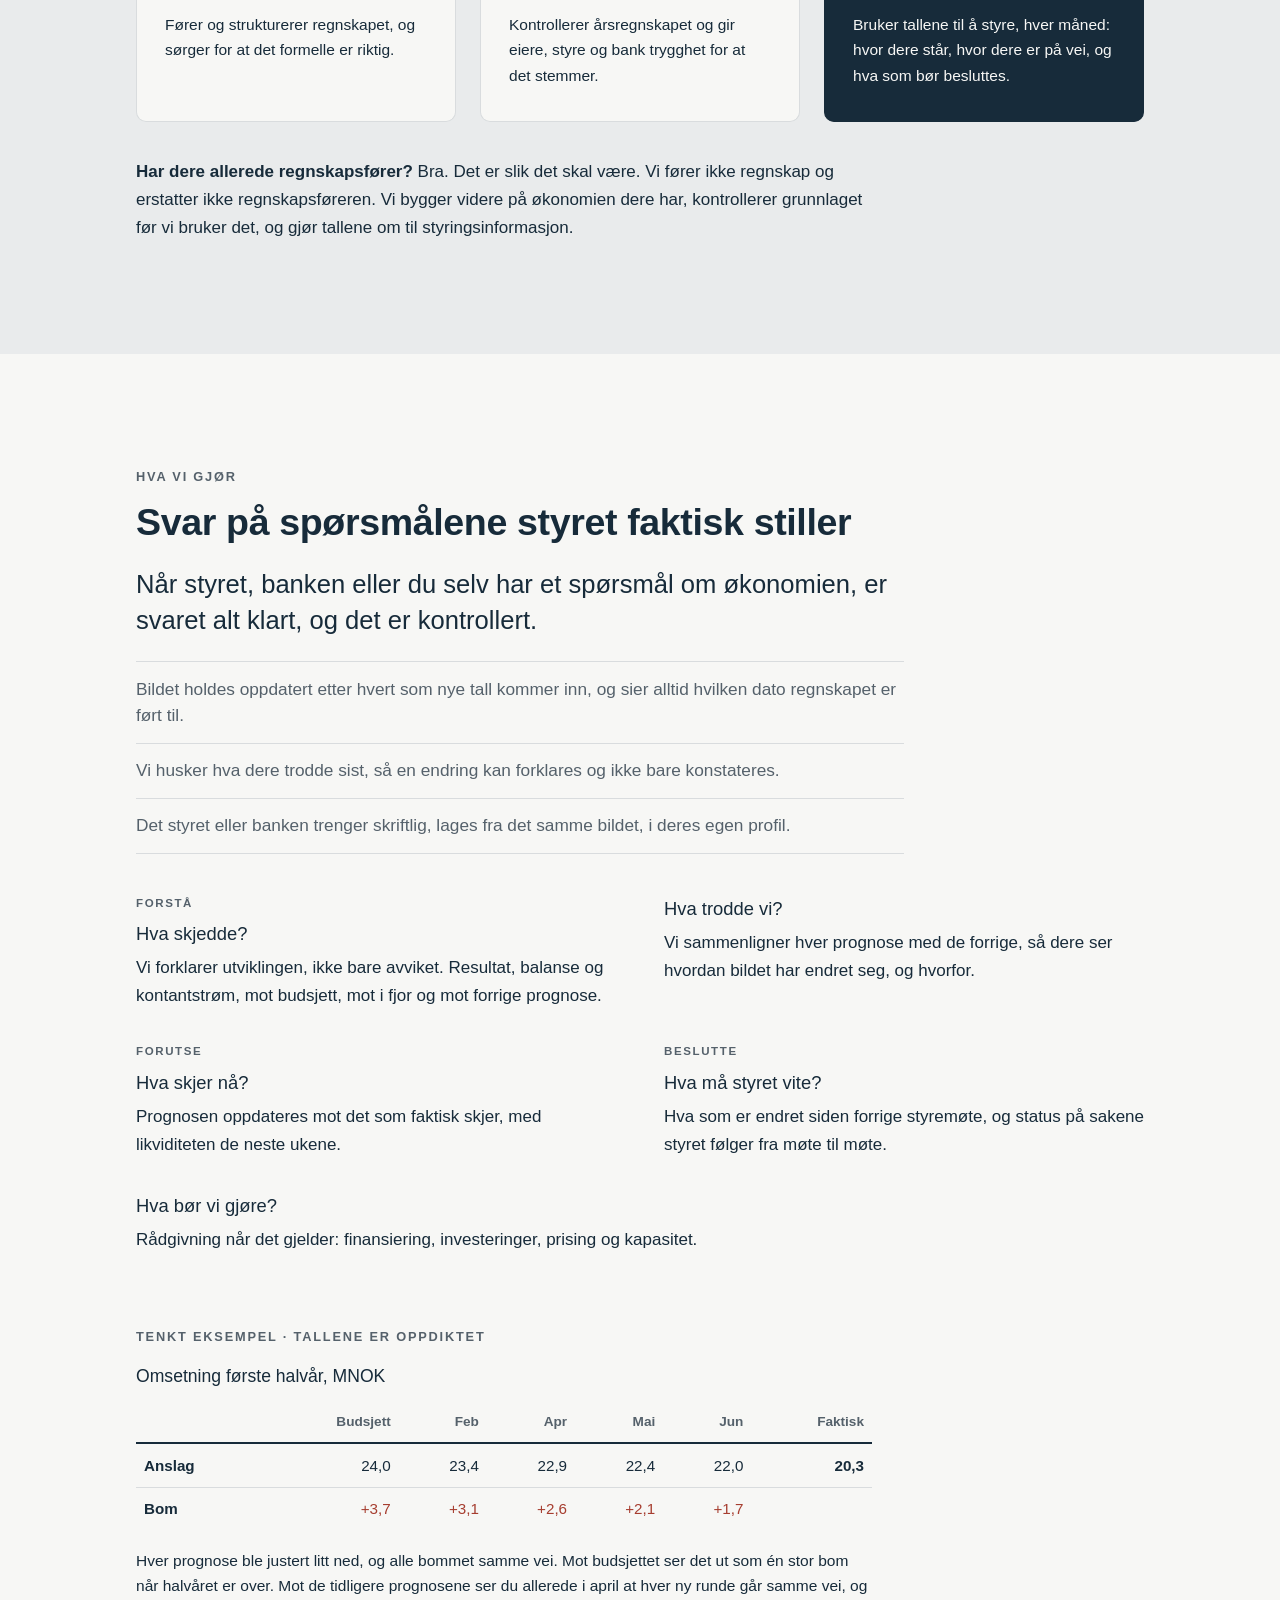
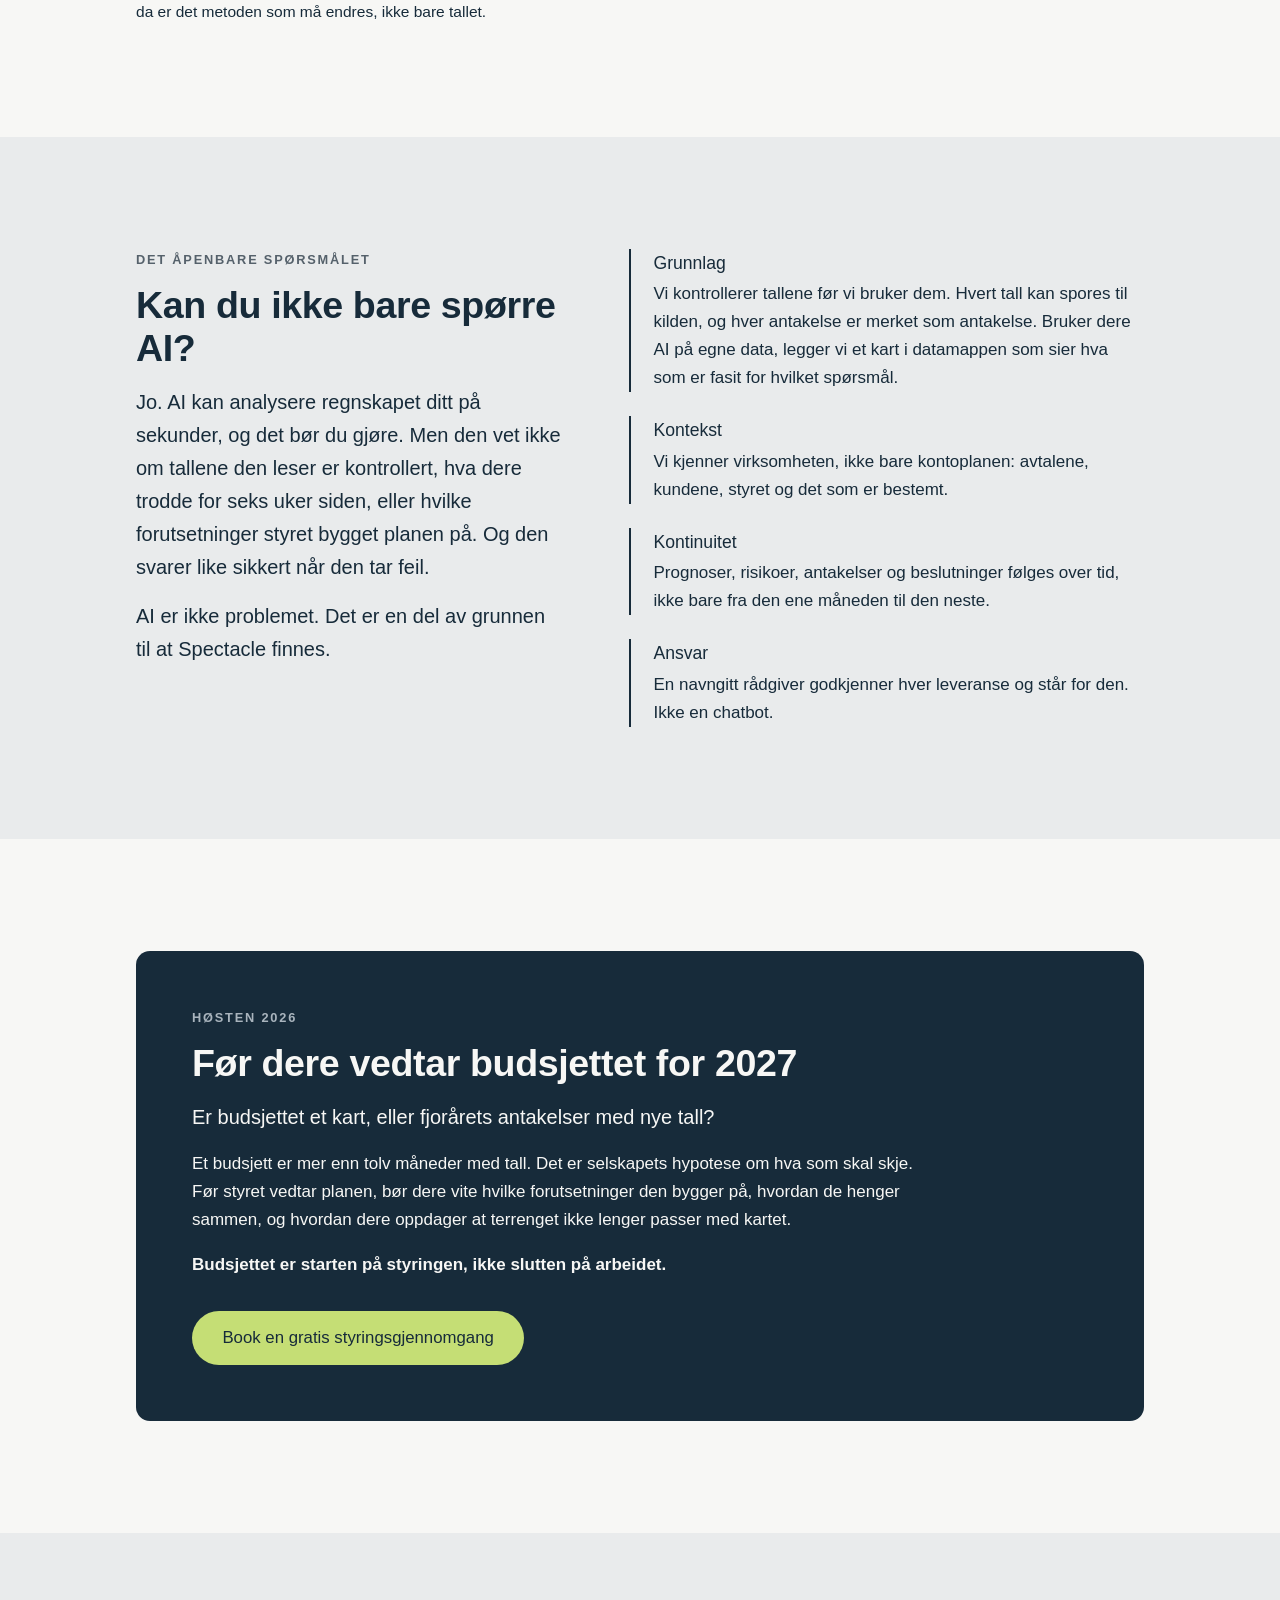
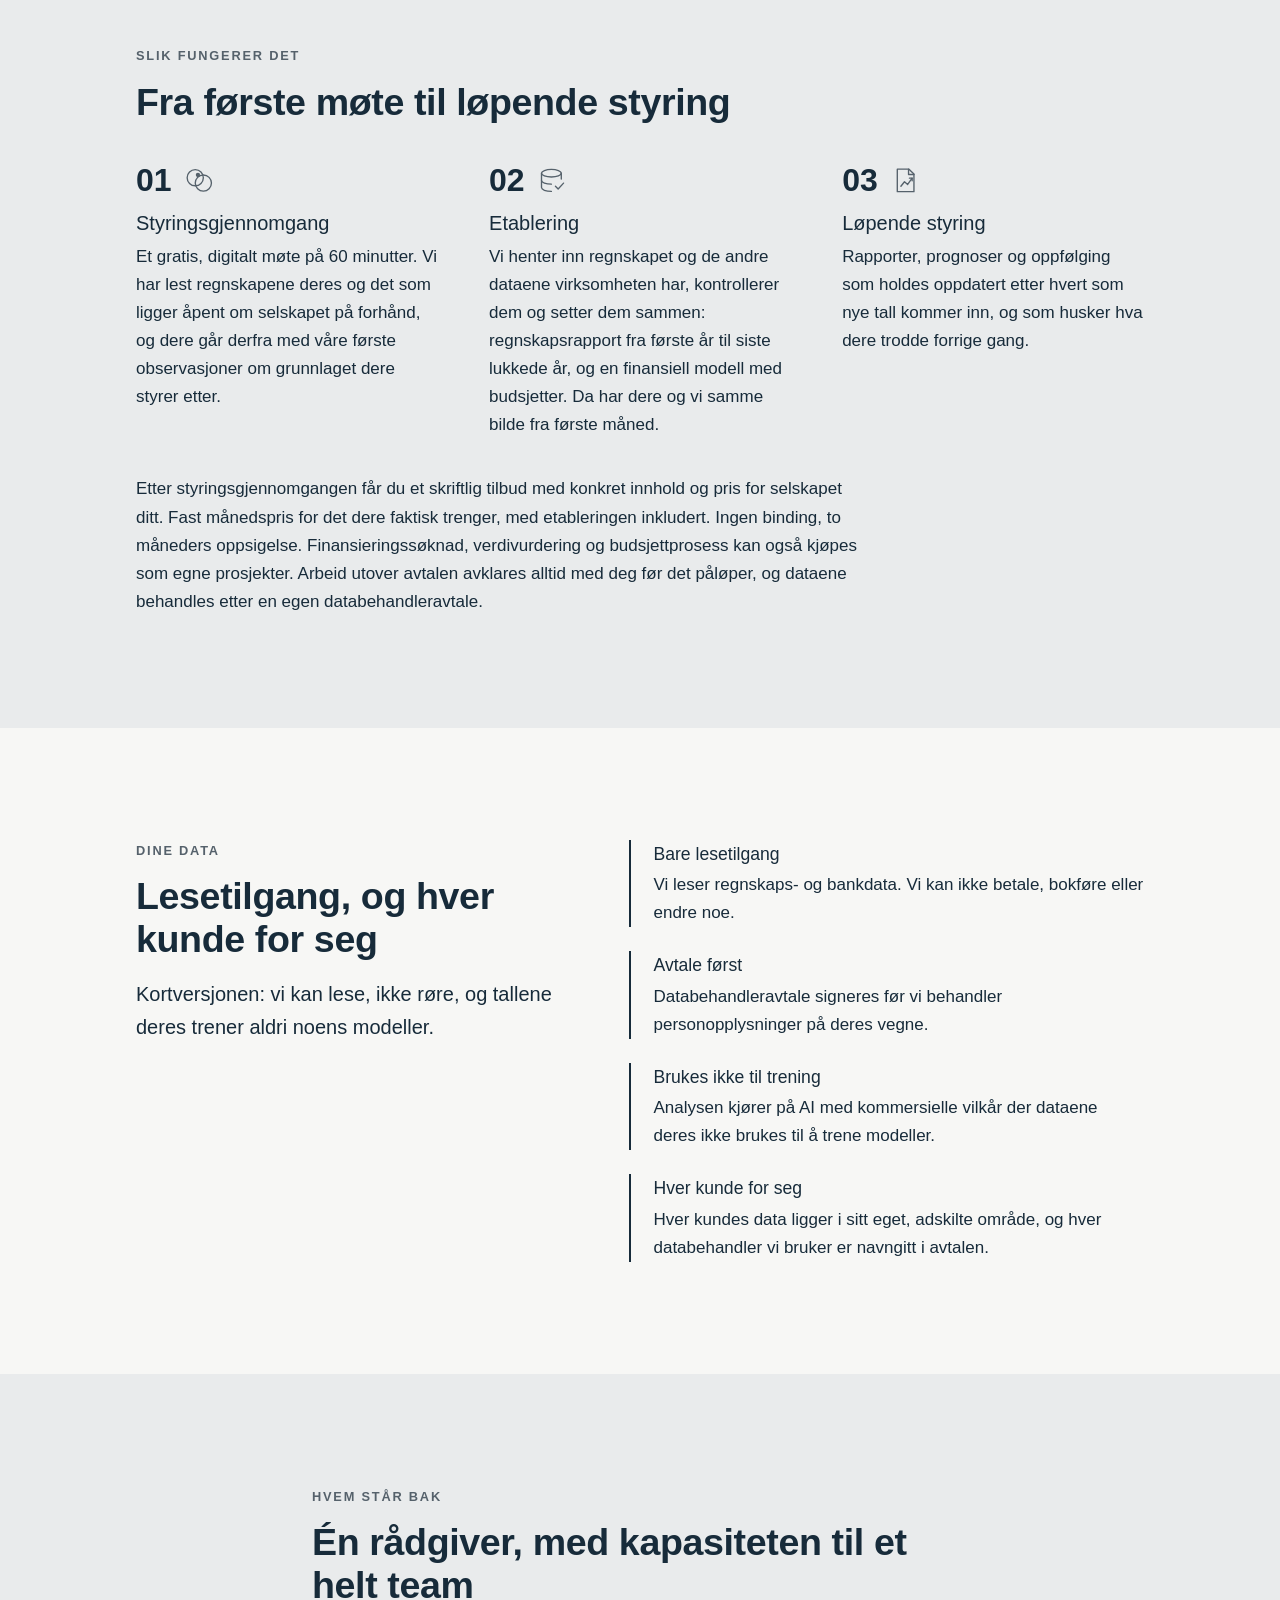
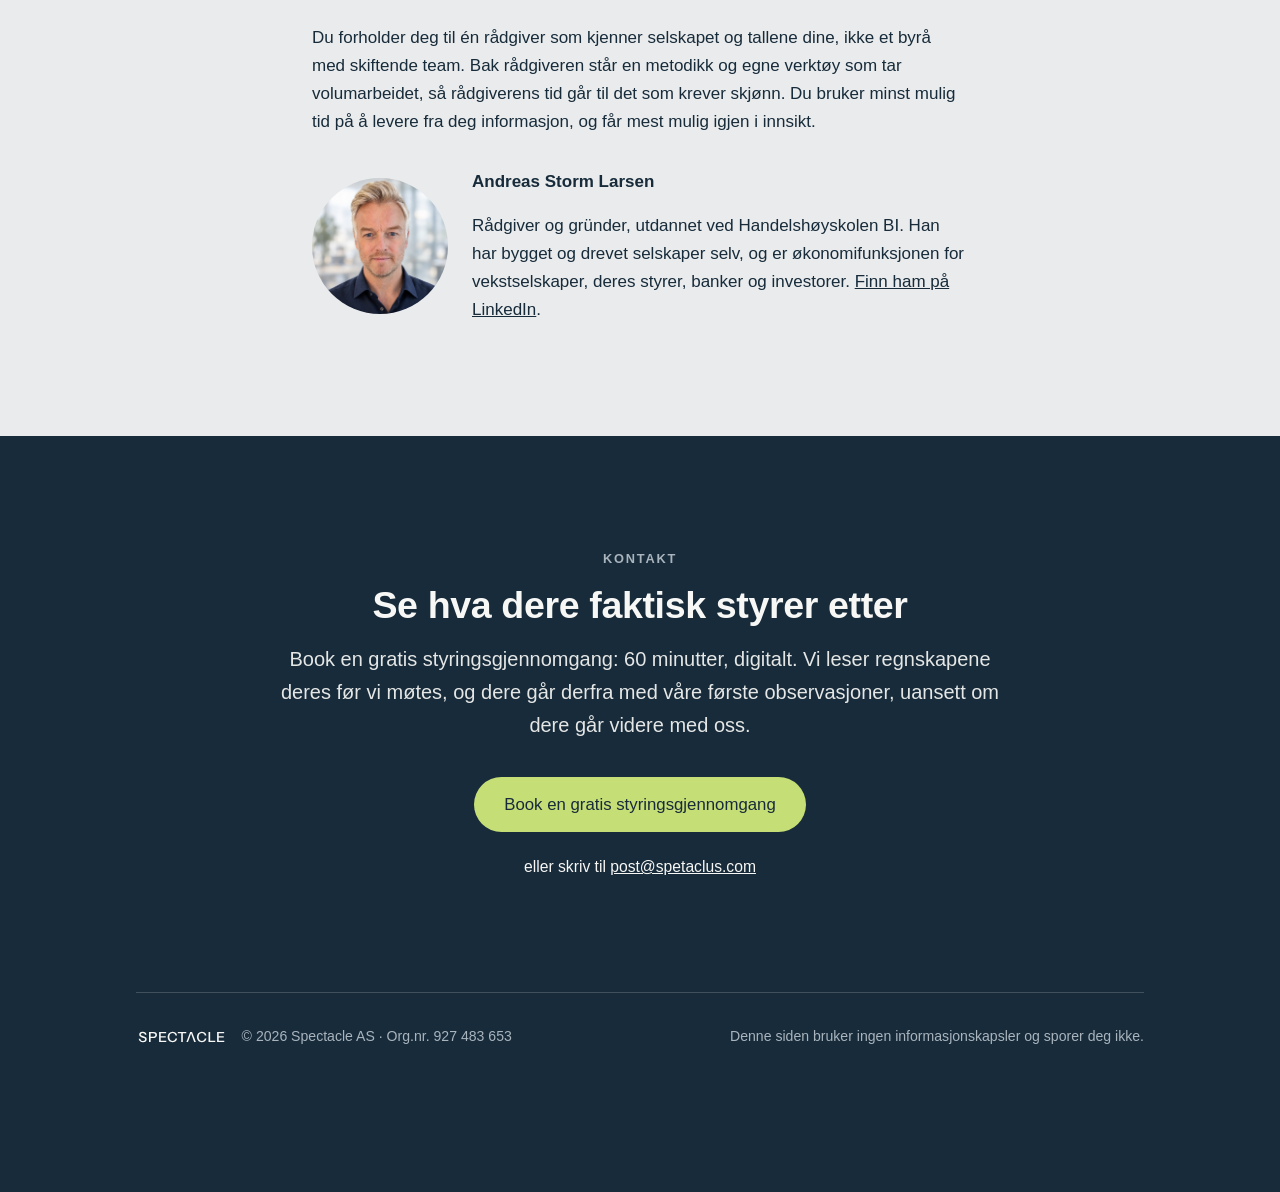
==== commit 3c57df94: "Verditilbudet sies med én setning over styrespørsmålene De fem styrespørsmålene er en meny, ikke et " ====
--- a/no/index.html
+++ b/no/index.html
@@ -13,7 +13,7 @@
   <link rel="alternate icon" href="../assets/img/favicon-32.png" type="image/png">
   <link rel="apple-touch-icon" href="../assets/img/apple-touch-icon.png">
   <meta name="theme-color" content="#172B3A">
-  <link rel="stylesheet" href="../assets/css/style.css?v=2026-11-04">
+  <link rel="stylesheet" href="../assets/css/style.css?v=2026-11-05">
   <meta property="og:type" content="website">
   <meta property="og:site_name" content="Spectacle">
   <meta property="og:title" content="Spectacle: se hele bildet">
@@ -101,6 +101,12 @@
     <div class="ramme">
       <p class="merkelapp">Hva vi gjør</p>
       <h2>Svar på spørsmålene styret faktisk stiller</h2>
+      <p class="lofte">Når styret, banken eller du selv har et spørsmål om økonomien, er svaret alt klart, og det er kontrollert.</p>
+      <ul class="lofte__punkter">
+        <li>Bildet holdes oppdatert etter hvert som nye tall kommer inn, og sier alltid hvilken dato regnskapet er ført til.</li>
+        <li>Vi husker hva dere trodde sist, så en endring kan forklares og ikke bare konstateres.</li>
+        <li>Det styret eller banken trenger skriftlig, lages fra det samme bildet, i deres egen profil.</li>
+      </ul>
       <ul class="trygghet">
         <li>
           <span class="trygghet__gruppe">Forstå</span>
--- a/assets/css/style.css
+++ b/assets/css/style.css
@@ -146,6 +146,35 @@
   margin-top: 1rem;
 }
 
+/* Løftet: setningen om hva kunden får. Står over styrespørsmålene og gjør
+   menyen til et løfte. Settes i tittelfonten, fordi den er en påstand og
+   ikke brødtekst. */
+.lofte {
+  font-family: var(--font-tittel);
+  font-size: clamp(1.25rem, 2.4vw, 1.6rem);
+  font-weight: 500;
+  line-height: 1.4;
+  color: var(--blekk);
+  max-width: 48rem;
+  margin-top: 1.4rem;
+}
+
+.lofte__punkter {
+  list-style: none;
+  padding: 0;
+  margin: 1.4rem 0 0;
+  max-width: 48rem;
+  border-top: 1px solid var(--linje);
+}
+
+.lofte__punkter li {
+  padding: 0.85rem 0;
+  border-bottom: 1px solid var(--linje);
+  color: var(--skifer);
+  font-size: clamp(1rem, 1.7vw, 1.08rem);
+  line-height: 1.55;
+}
+
 /* ---------- Knapper ---------- */
 .knapp {
   display: inline-block;
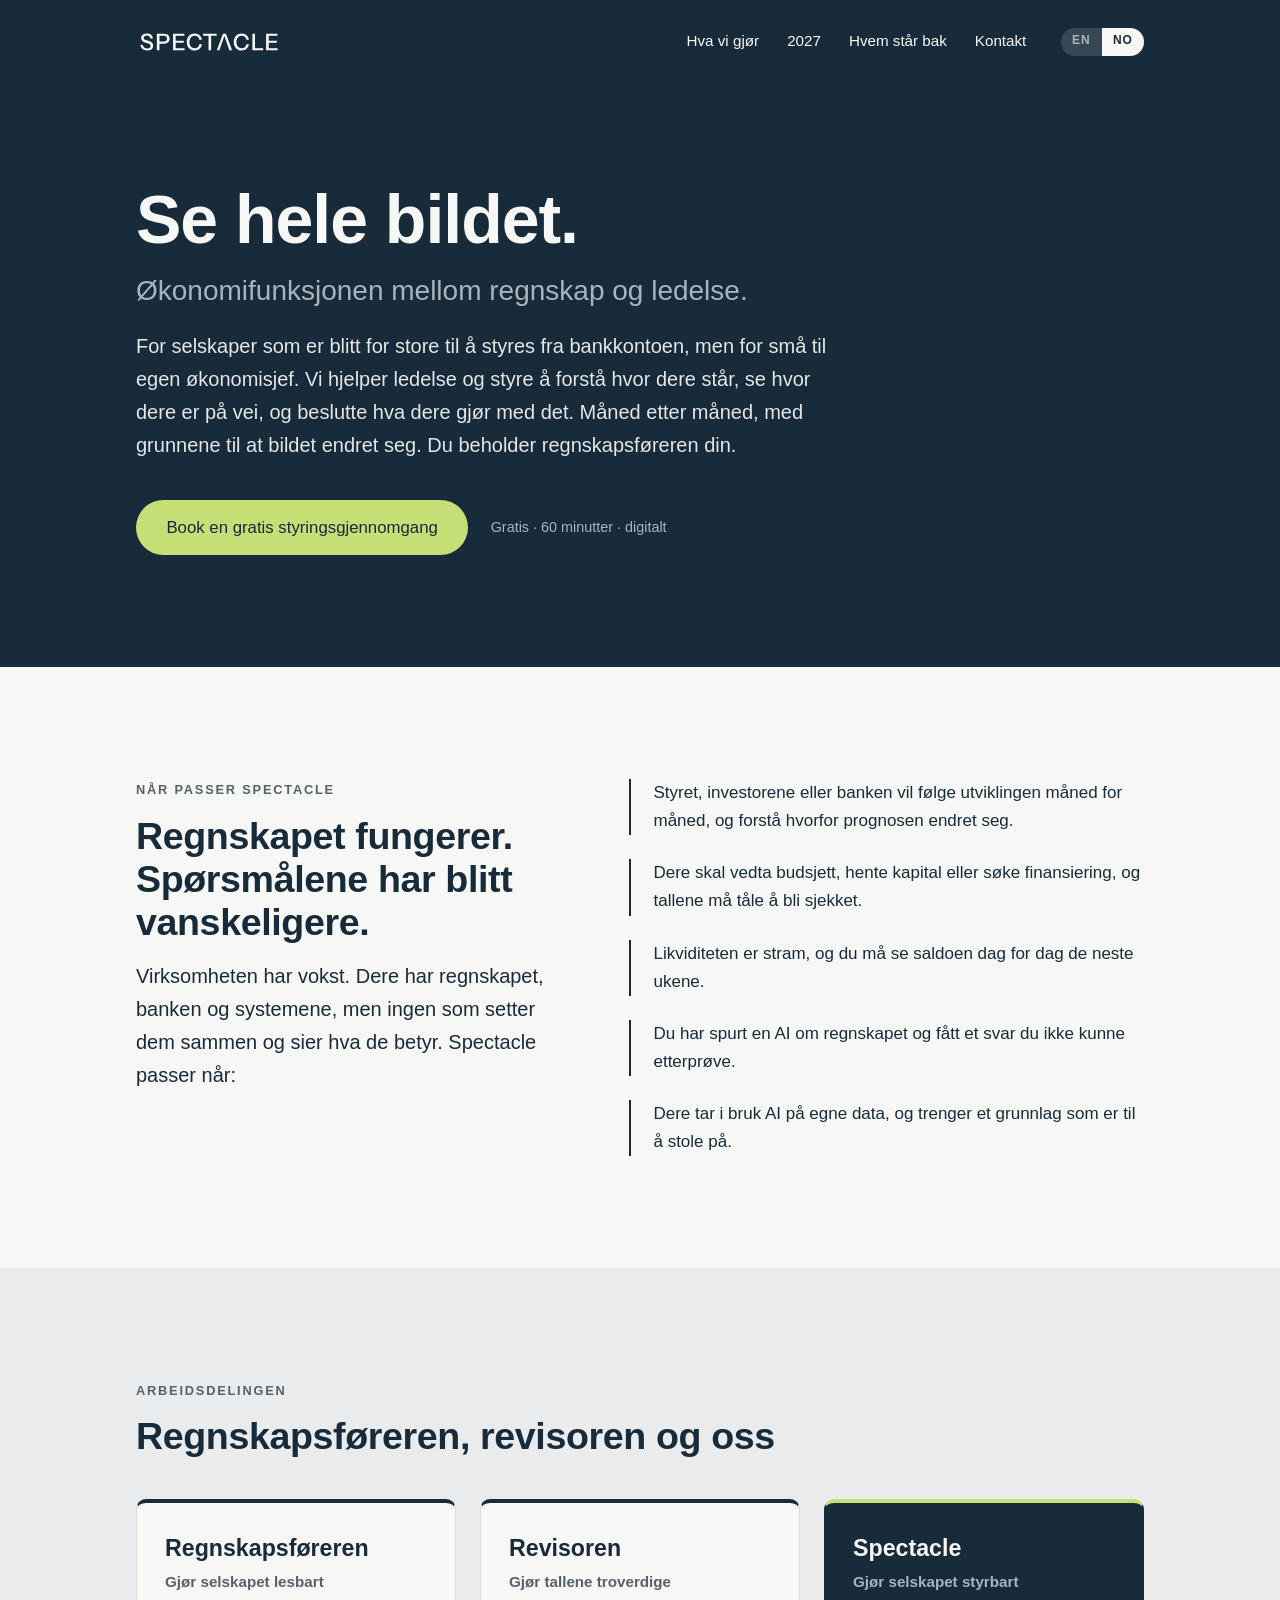
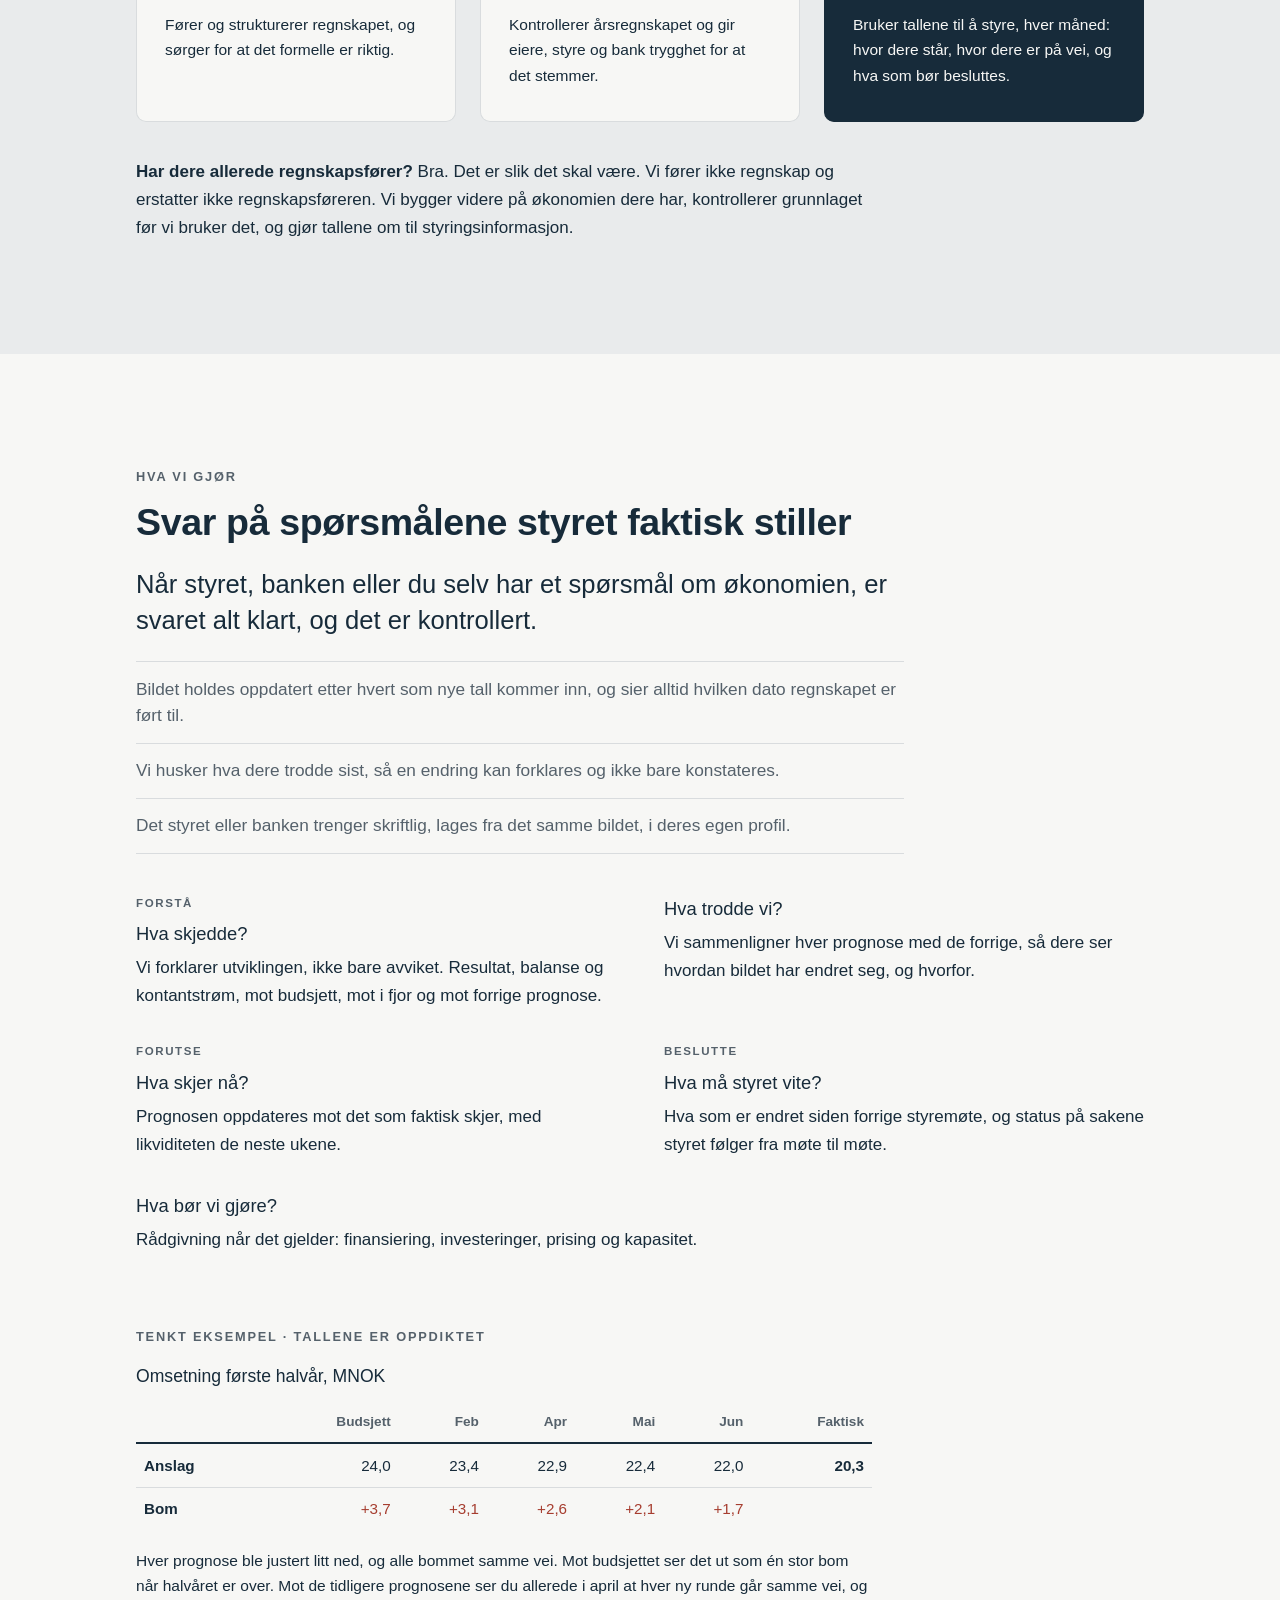
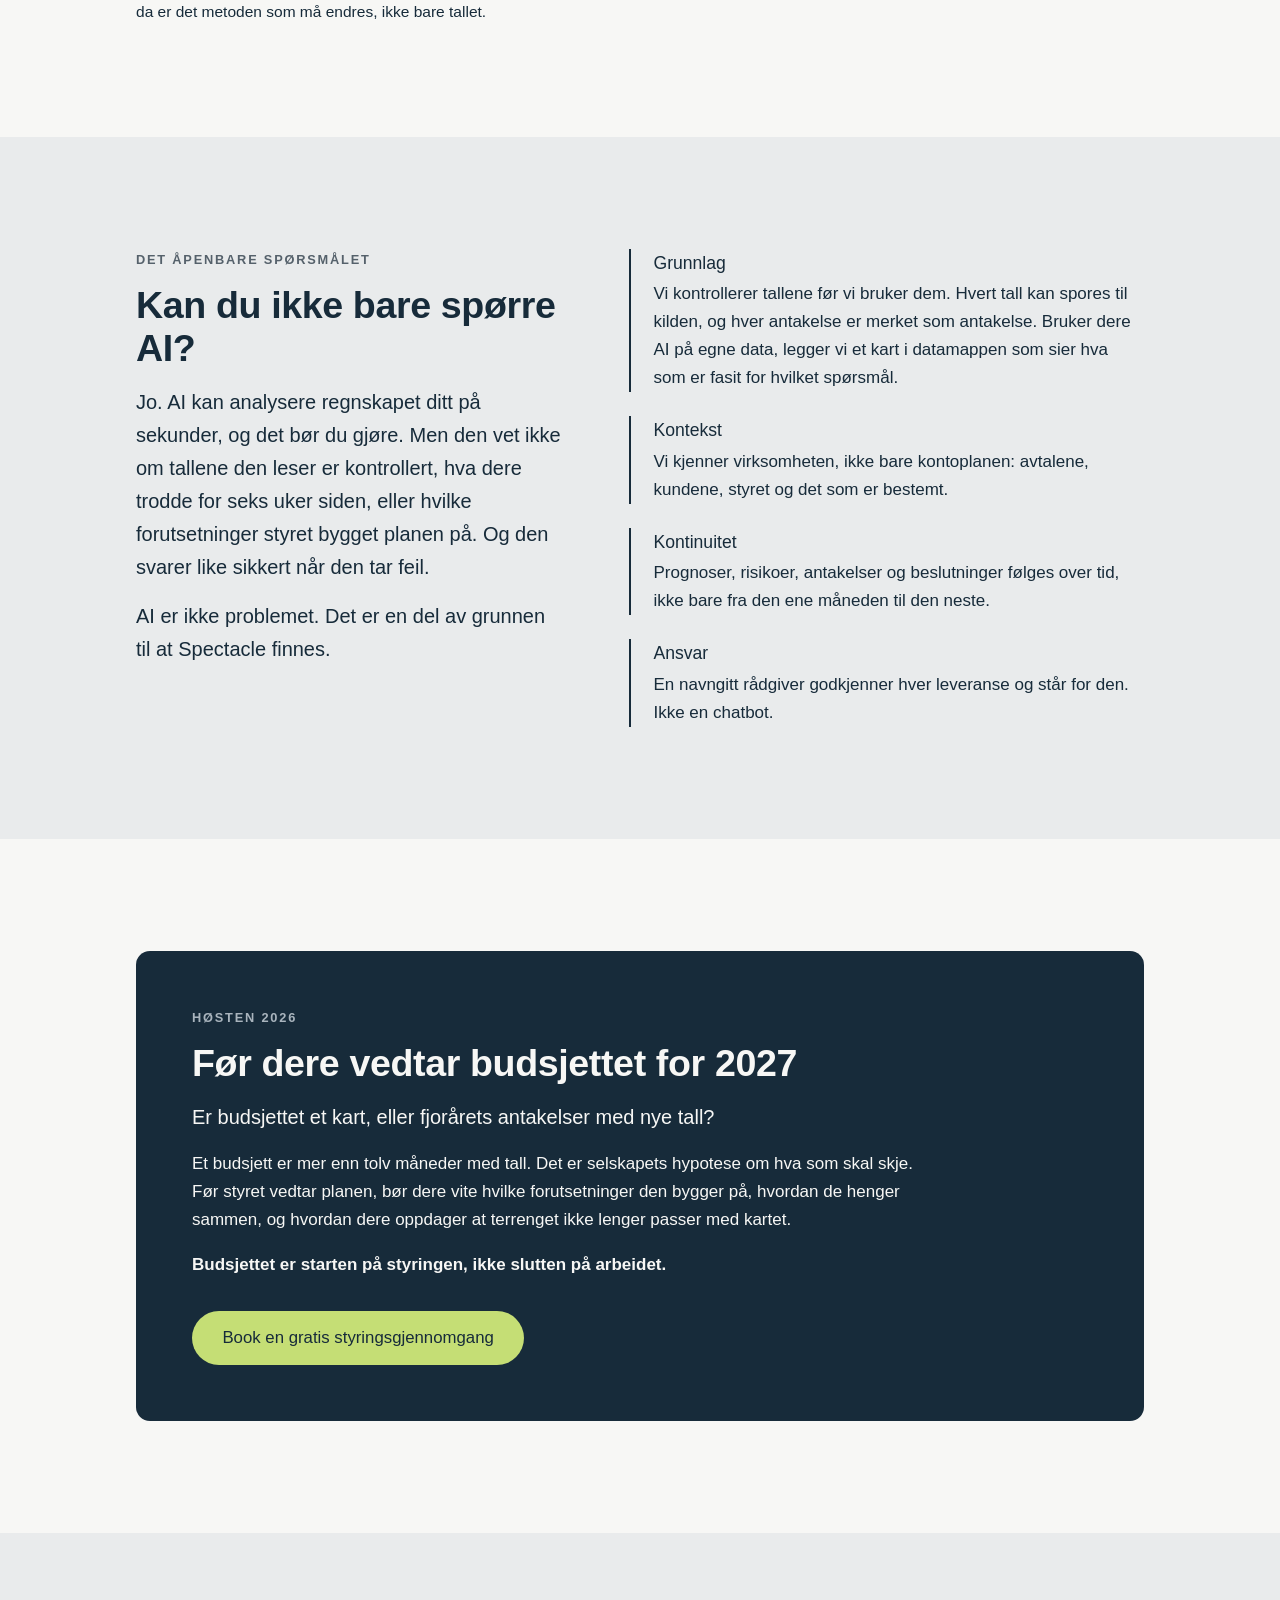
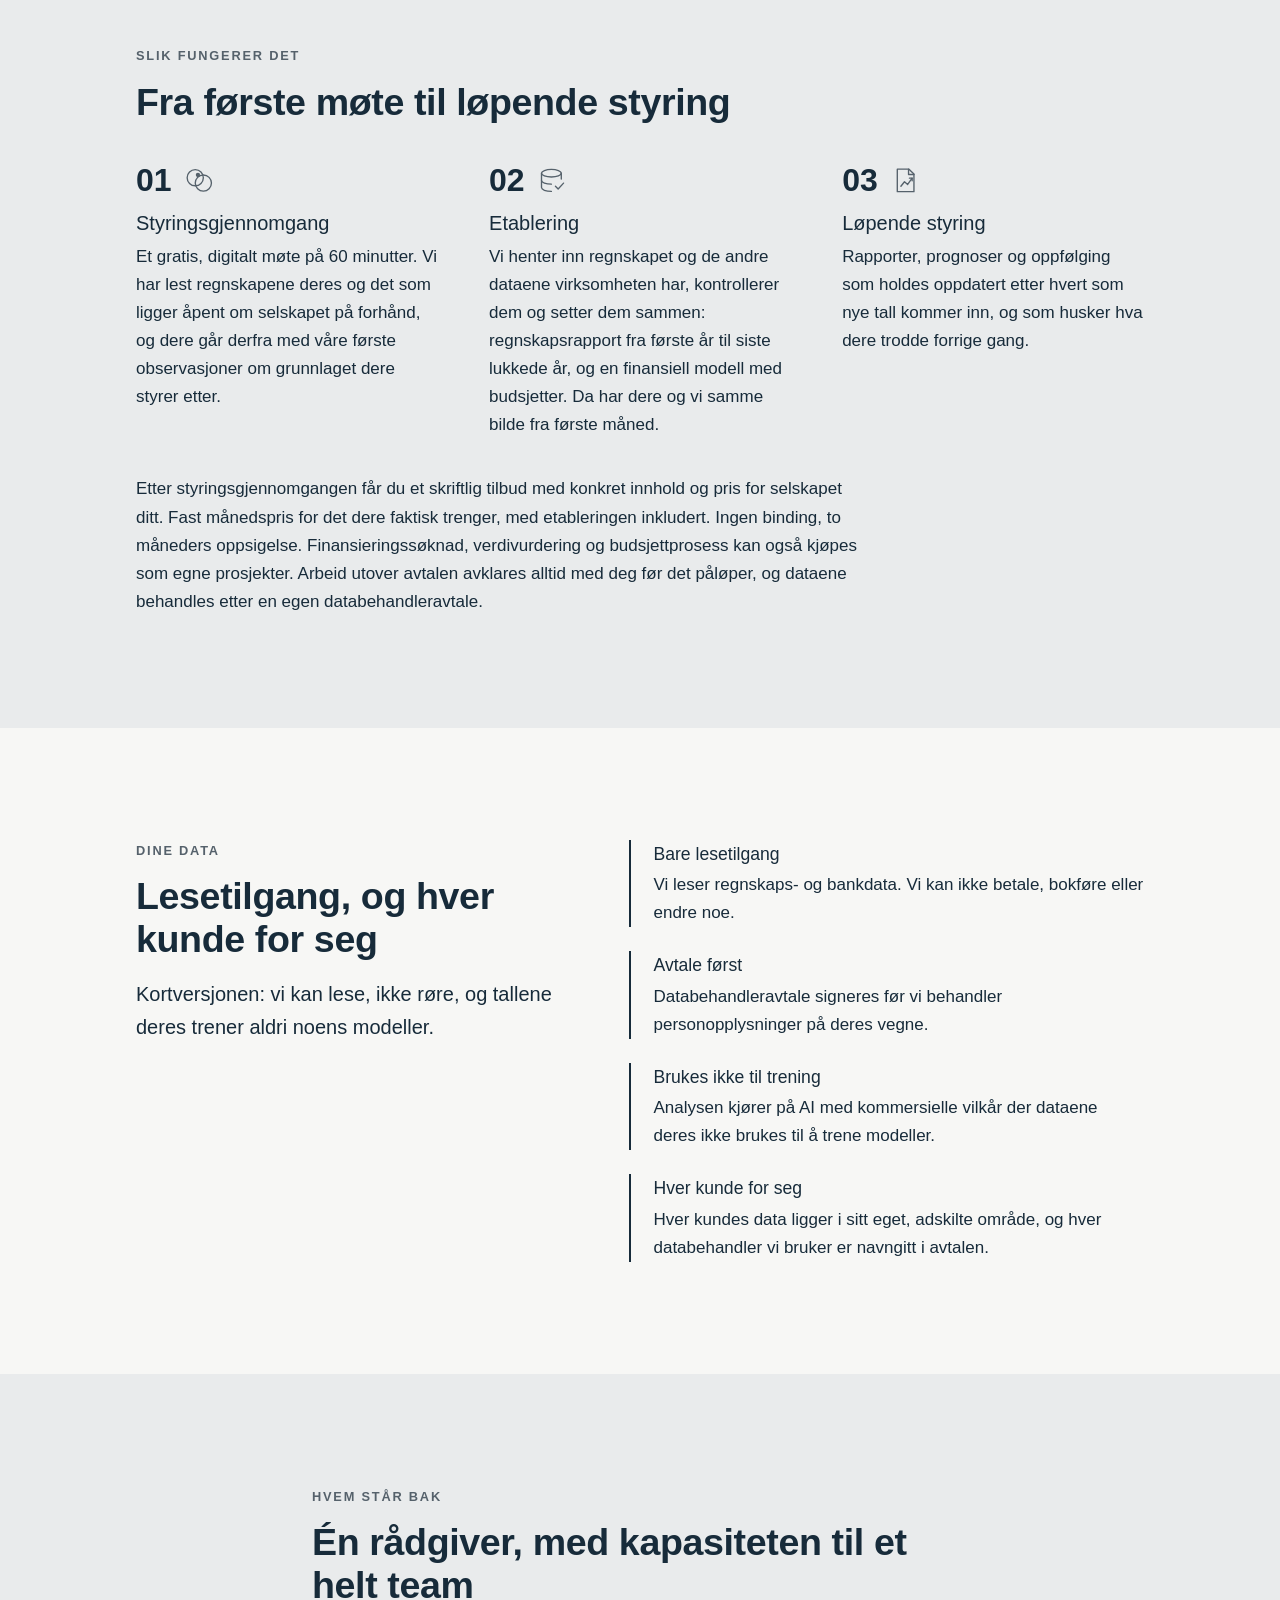
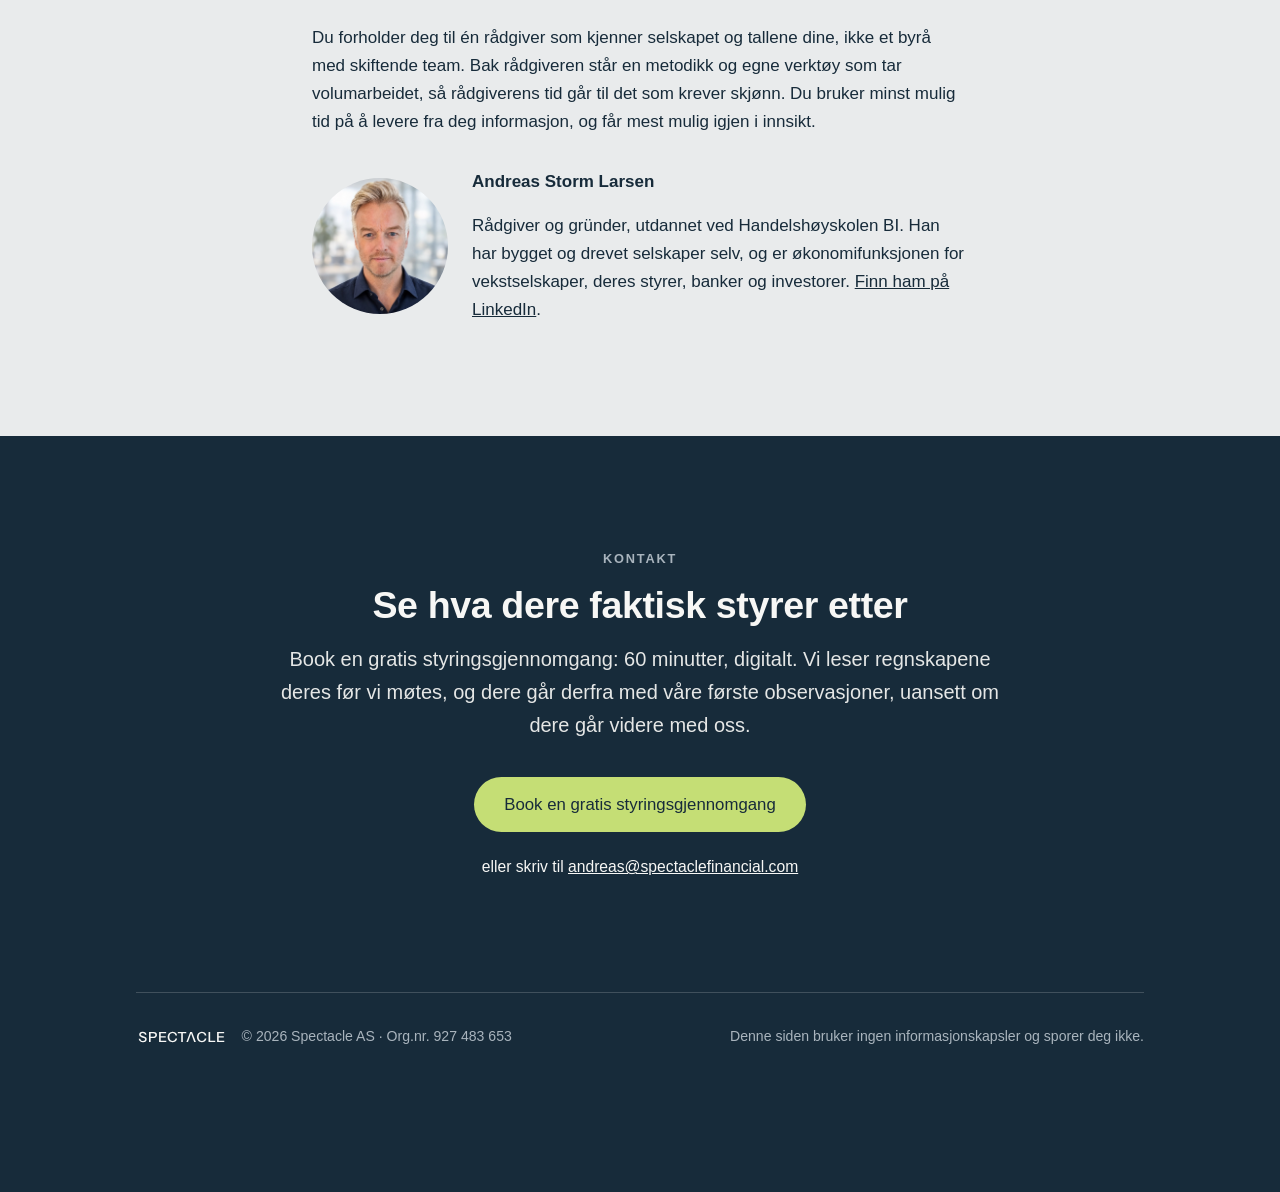
==== commit 155f82cd: "Ny avtaleplan og ny kontaktadresse Bookingen peker nå på Styringsgjennomgang med Andreas, både i kna" ====
--- a/no/index.html
+++ b/no/index.html
@@ -46,7 +46,7 @@
       <p class="hero__under">Økonomifunksjonen mellom regnskap og ledelse.</p>
       <p class="ingress">For selskaper som er blitt for store til å styres fra bankkontoen, men for små til egen økonomisjef. Vi hjelper ledelse og styre å forstå hvor dere står, se hvor dere er på vei, og beslutte hva dere gjør med det. Måned etter måned, med grunnene til at bildet endret seg. Du beholder regnskapsføreren din.</p>
       <div class="hero__cta">
-        <a class="knapp knapp--chartreuse js-booking" href="https://calendar.app.google/yTAJ3ZSgc3ZnCue6A">Book en gratis styringsgjennomgang</a>
+        <a class="knapp knapp--chartreuse js-booking" href="https://calendar.app.google/GS4oggfgxHum7ZK8A">Book en gratis styringsgjennomgang</a>
         <span class="hero__cta-note">Gratis · 60 minutter · digitalt</span>
       </div>
     </div>
@@ -214,7 +214,7 @@
         <p class="ingress">Er budsjettet et kart, eller fjorårets antakelser med nye tall?</p>
         <p>Et budsjett er mer enn tolv måneder med tall. Det er selskapets hypotese om hva som skal skje. Før styret vedtar planen, bør dere vite hvilke forutsetninger den bygger på, hvordan de henger sammen, og hvordan dere oppdager at terrenget ikke lenger passer med kartet.</p>
         <p><strong>Budsjettet er starten på styringen, ikke slutten på arbeidet.</strong></p>
-        <a class="knapp knapp--chartreuse js-booking" href="https://calendar.app.google/yTAJ3ZSgc3ZnCue6A">Book en gratis styringsgjennomgang</a>
+        <a class="knapp knapp--chartreuse js-booking" href="https://calendar.app.google/GS4oggfgxHum7ZK8A">Book en gratis styringsgjennomgang</a>
       </div>
     </div>
   </section>
@@ -307,8 +307,8 @@
       <p class="merkelapp">Kontakt</p>
       <h2>Se hva dere faktisk styrer etter</h2>
       <p class="ingress">Book en gratis styringsgjennomgang: 60 minutter, digitalt. Vi leser regnskapene deres før vi møtes, og dere går derfra med våre første observasjoner, uansett om dere går videre med oss.</p>
-      <a class="knapp knapp--chartreuse js-booking" href="https://calendar.app.google/yTAJ3ZSgc3ZnCue6A">Book en gratis styringsgjennomgang</a>
-      <p class="kontakt__epost">eller skriv til <a href="mailto:post@spetaclus.com">post@spetaclus.com</a></p>
+      <a class="knapp knapp--chartreuse js-booking" href="https://calendar.app.google/GS4oggfgxHum7ZK8A">Book en gratis styringsgjennomgang</a>
+      <p class="kontakt__epost">eller skriv til <a href="mailto:andreas@spectaclefinancial.com">andreas@spectaclefinancial.com</a></p>
       <hr class="skillelinje">
       <div class="footer">
         <div class="footer__venstre">
@@ -328,7 +328,7 @@
     <button class="booking__lukk" type="button" aria-label="Lukk">Lukk&nbsp;&#215;</button>
   </div>
   <iframe class="booking__ramme" title="Velg tidspunkt for styringsgjennomgangen"
-          data-src="https://calendar.google.com/calendar/appointments/schedules/AcZssZ07MlCbYEmoDXhc_yZ2hiog7-GWwIh1PmszBz8kUQd8yqzmXDx-yQZG3WpSed9W1UuxO8Xet0OY?gv=true"
+          data-src="https://calendar.google.com/calendar/appointments/schedules/AcZssZ1xirYFQxRD7JasPiVCDCzZz_eskAN6m5hdonlqDxvXaowTVhtwu-SuGiUyLwD4cKk7cgdGqOFE?gv=true"
           loading="lazy"></iframe>
 </dialog>
 
--- a/assets/css/style.css
+++ b/assets/css/style.css
@@ -1,4 +1,4 @@
-/* Spectacle — spetaclus.com/spectacle
+/* Spectacle, spectaclefinancial.com
    Farger og typografi: SPECTACLE/Profil/farger.md + Profilmanual.md
    Profil fra 19.10.2026: blekk og papir bærer alt. Chartreuse er eneste aksent
    og står bare på mørk flate, med blekk som tekst; aldri på papir, aldri på tall. */
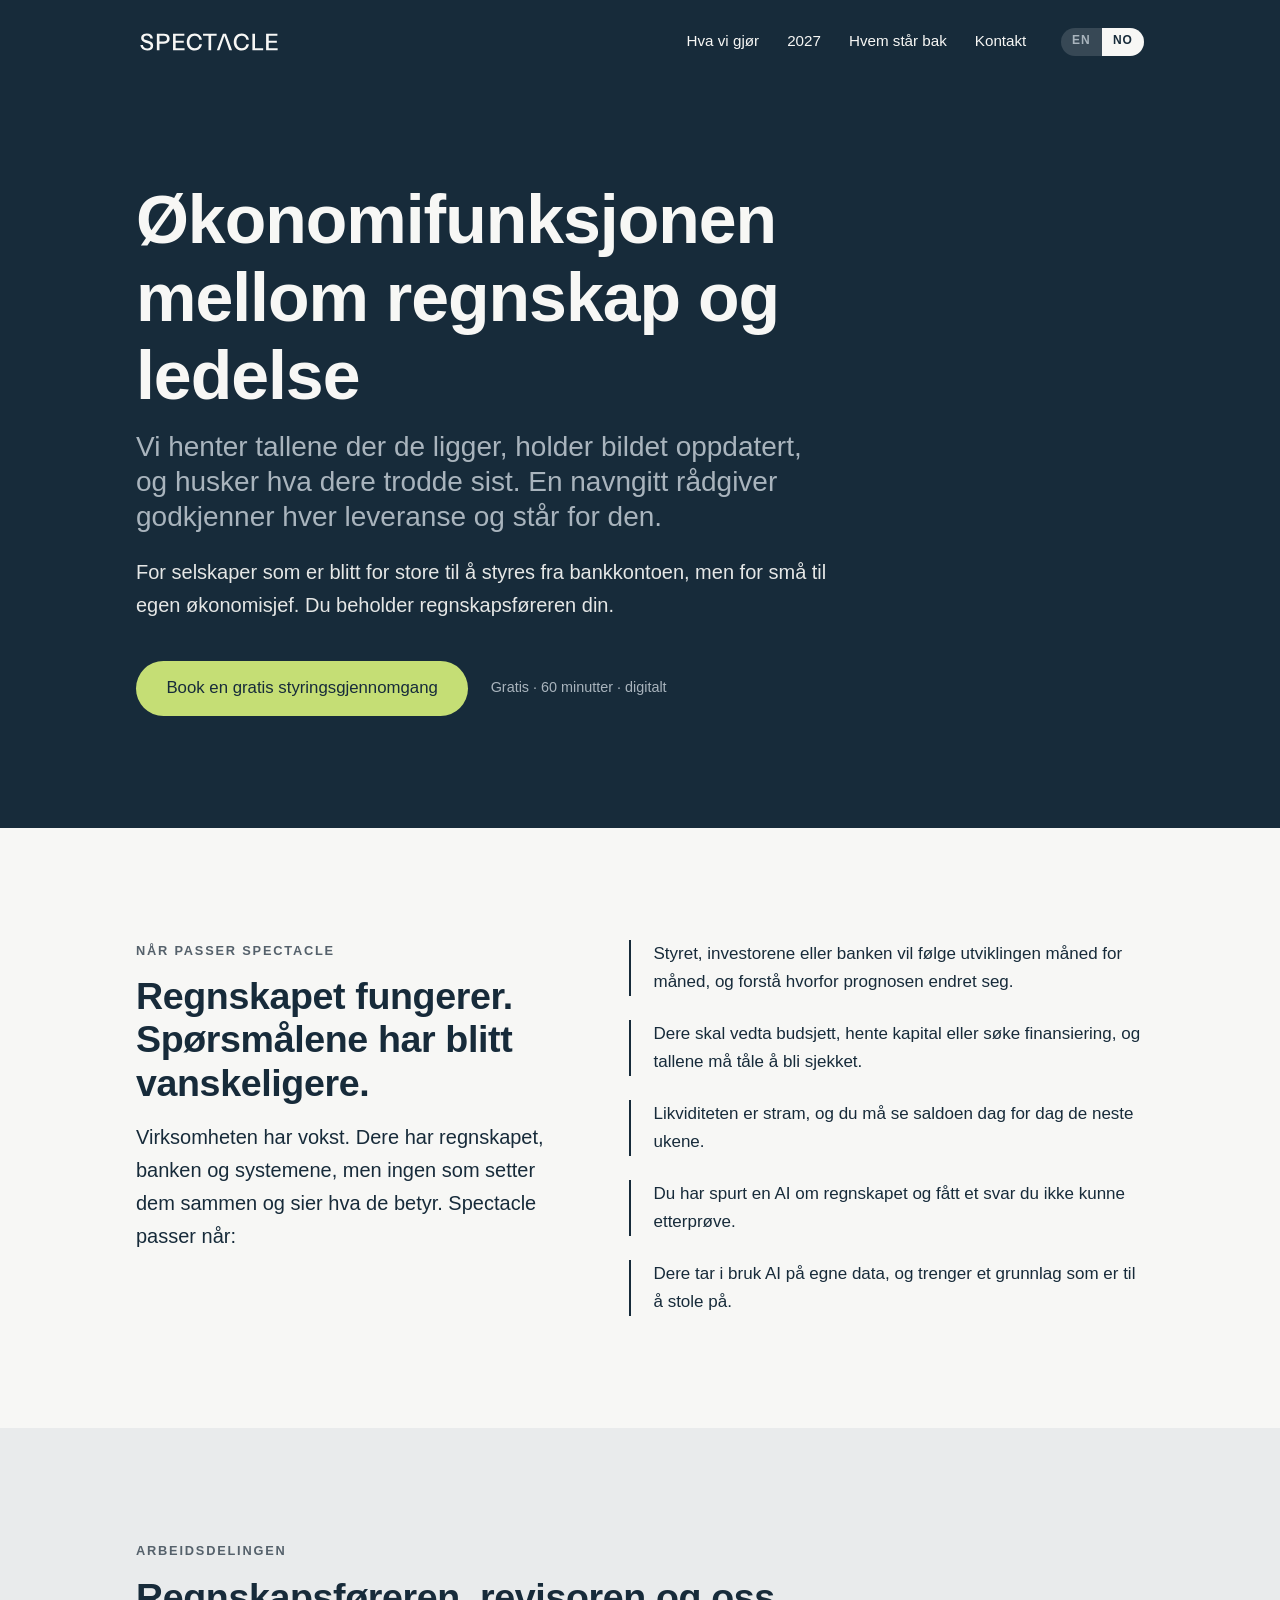
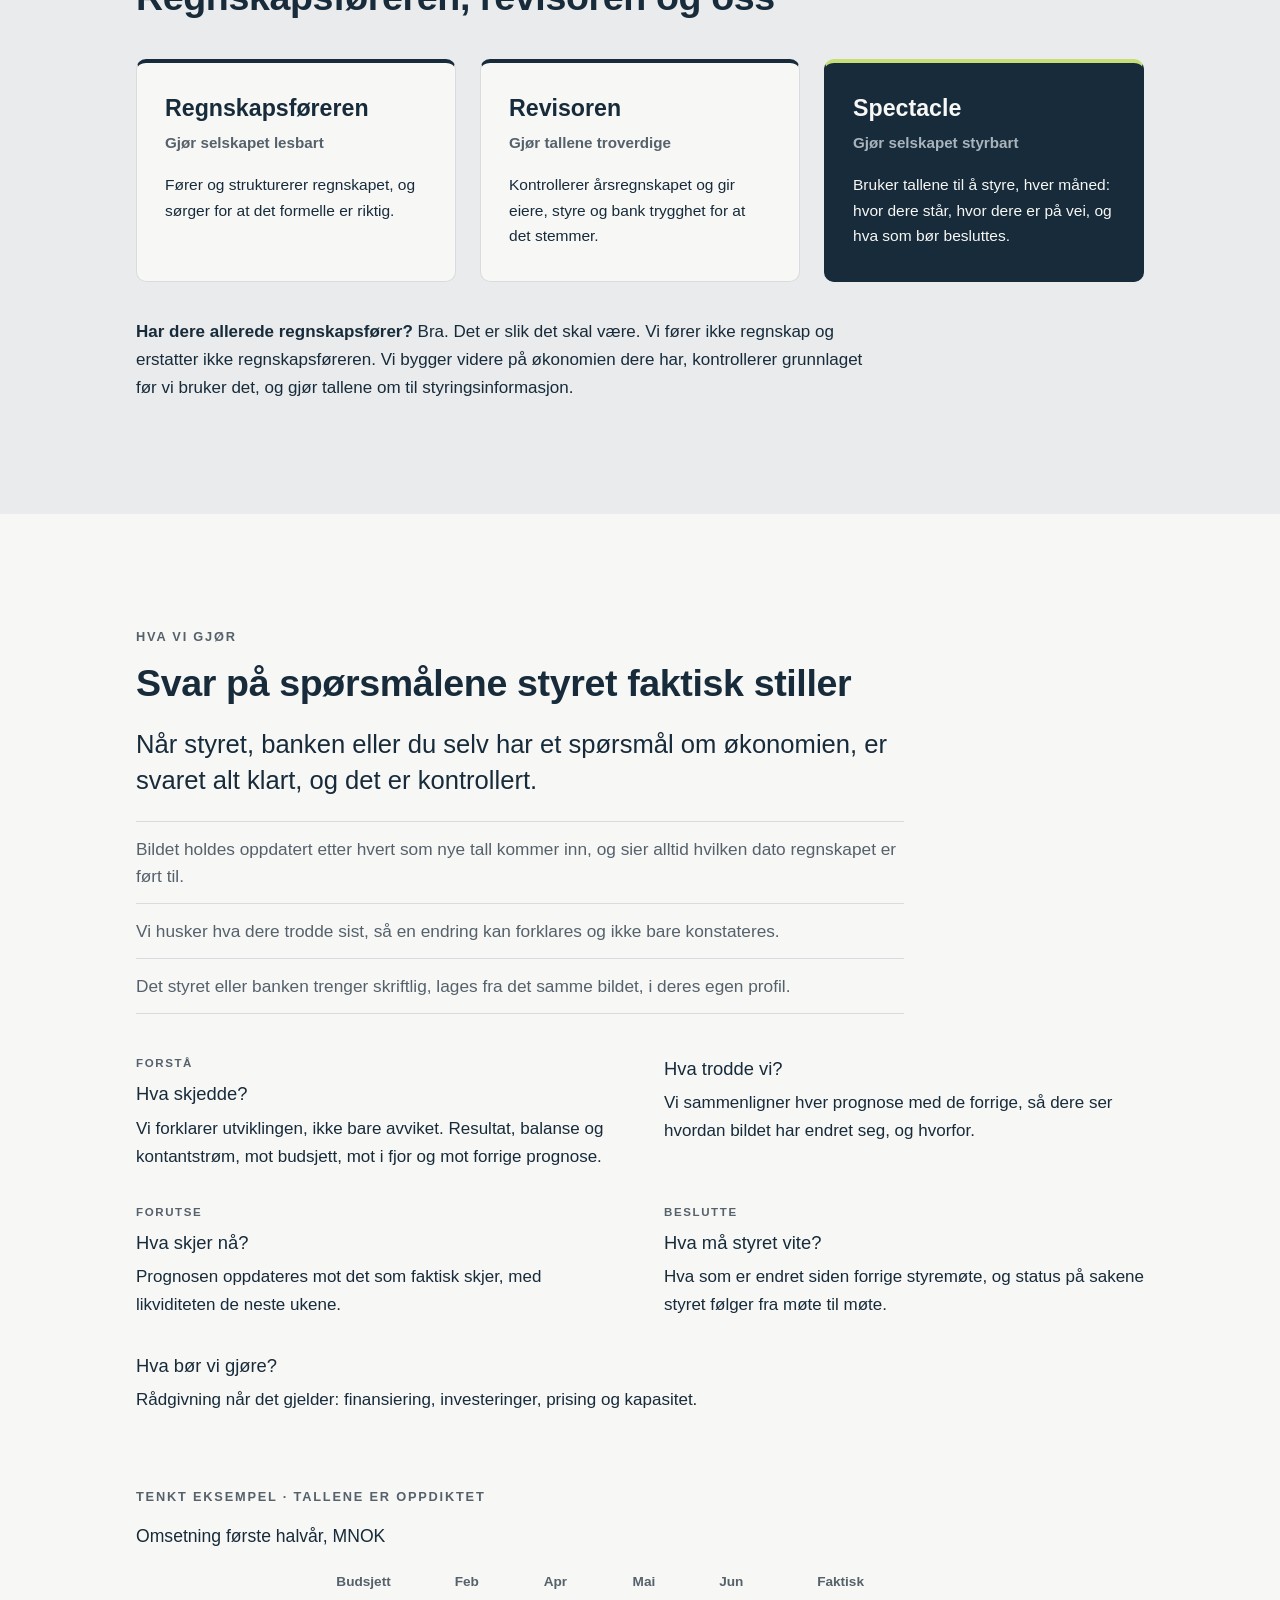
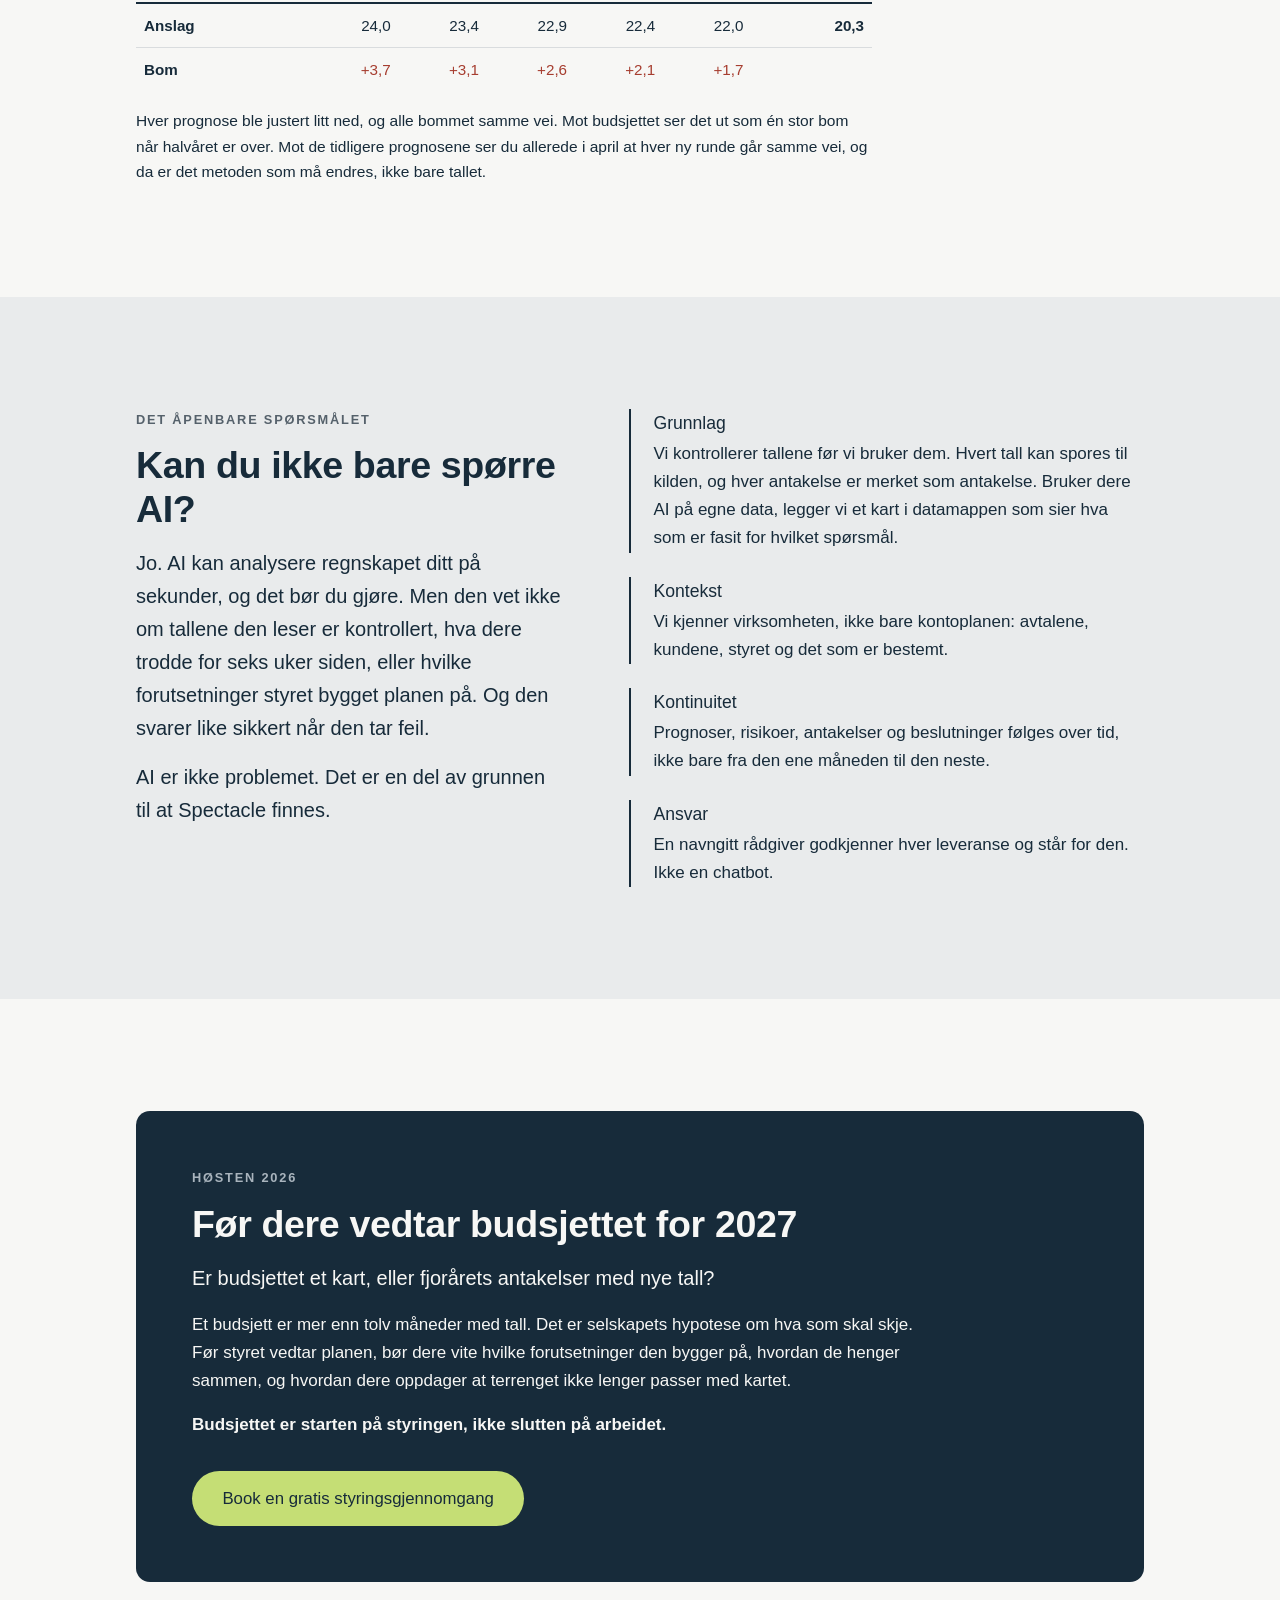
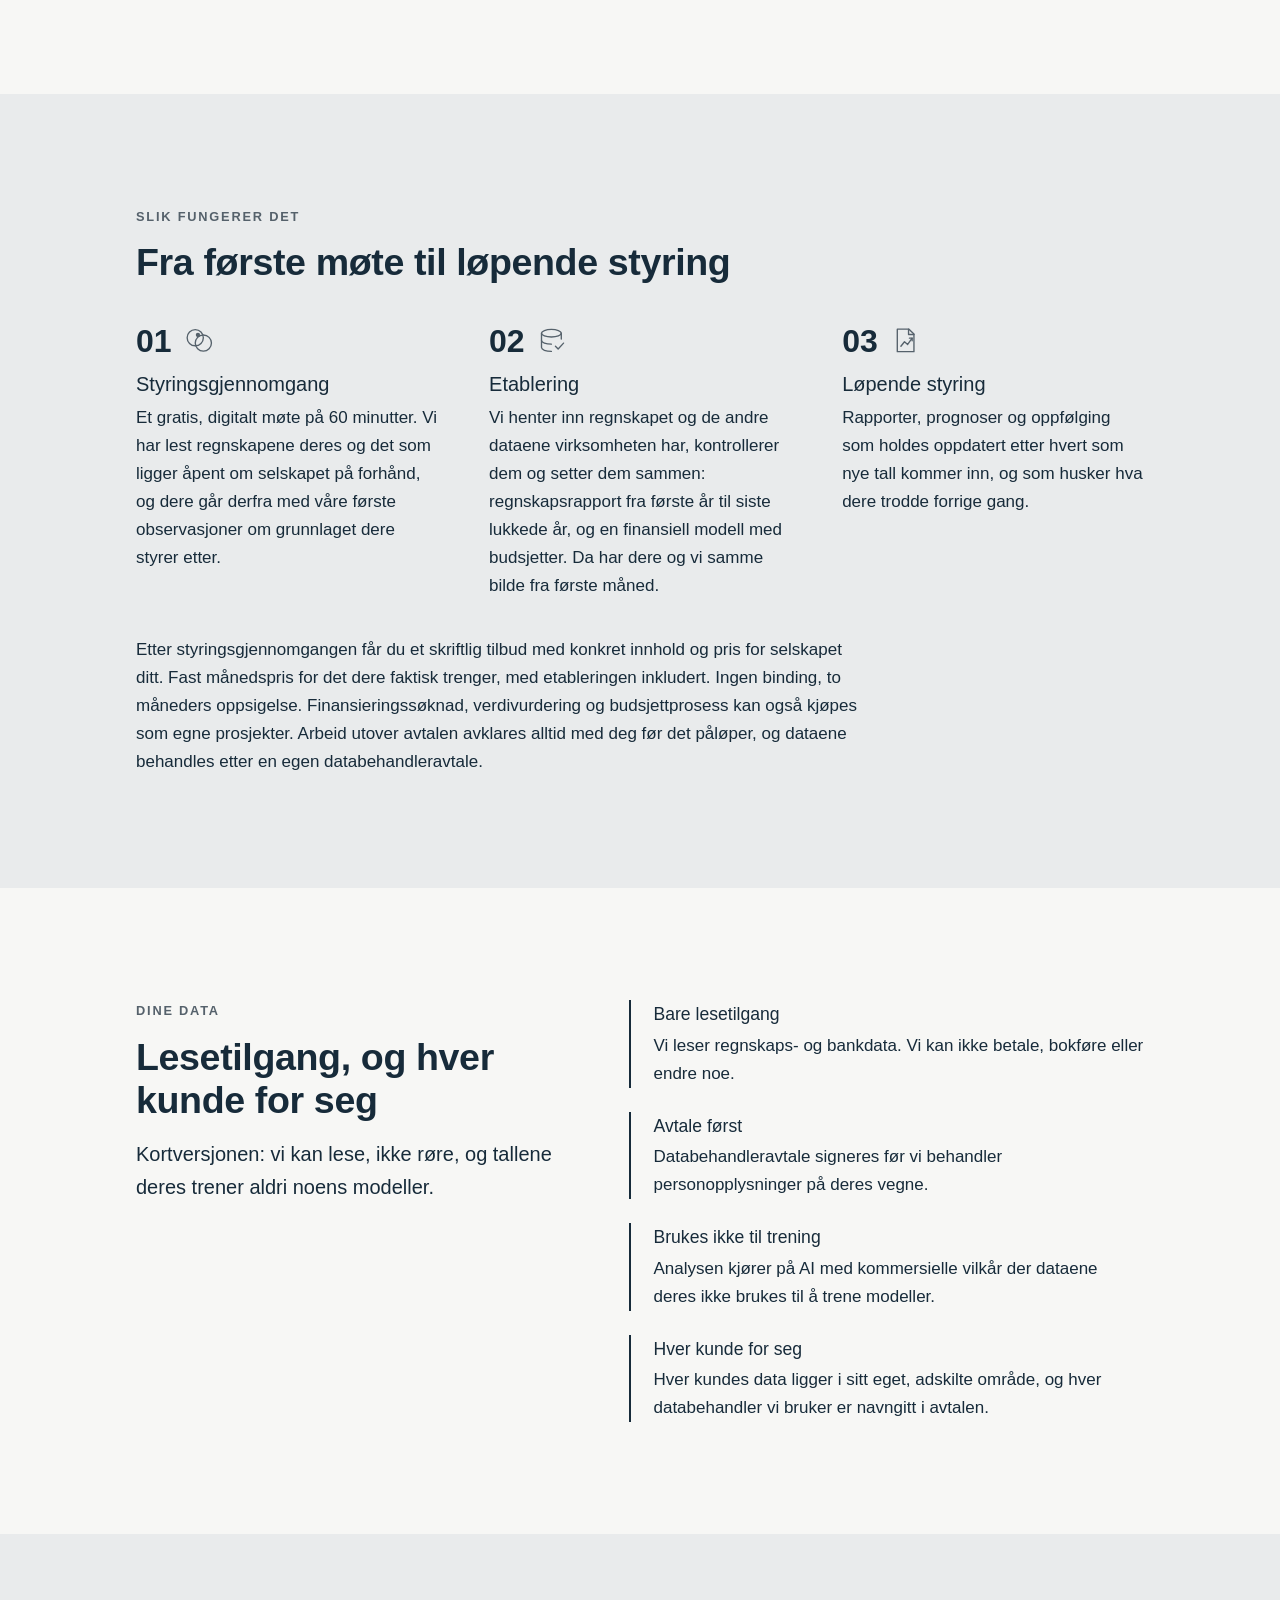
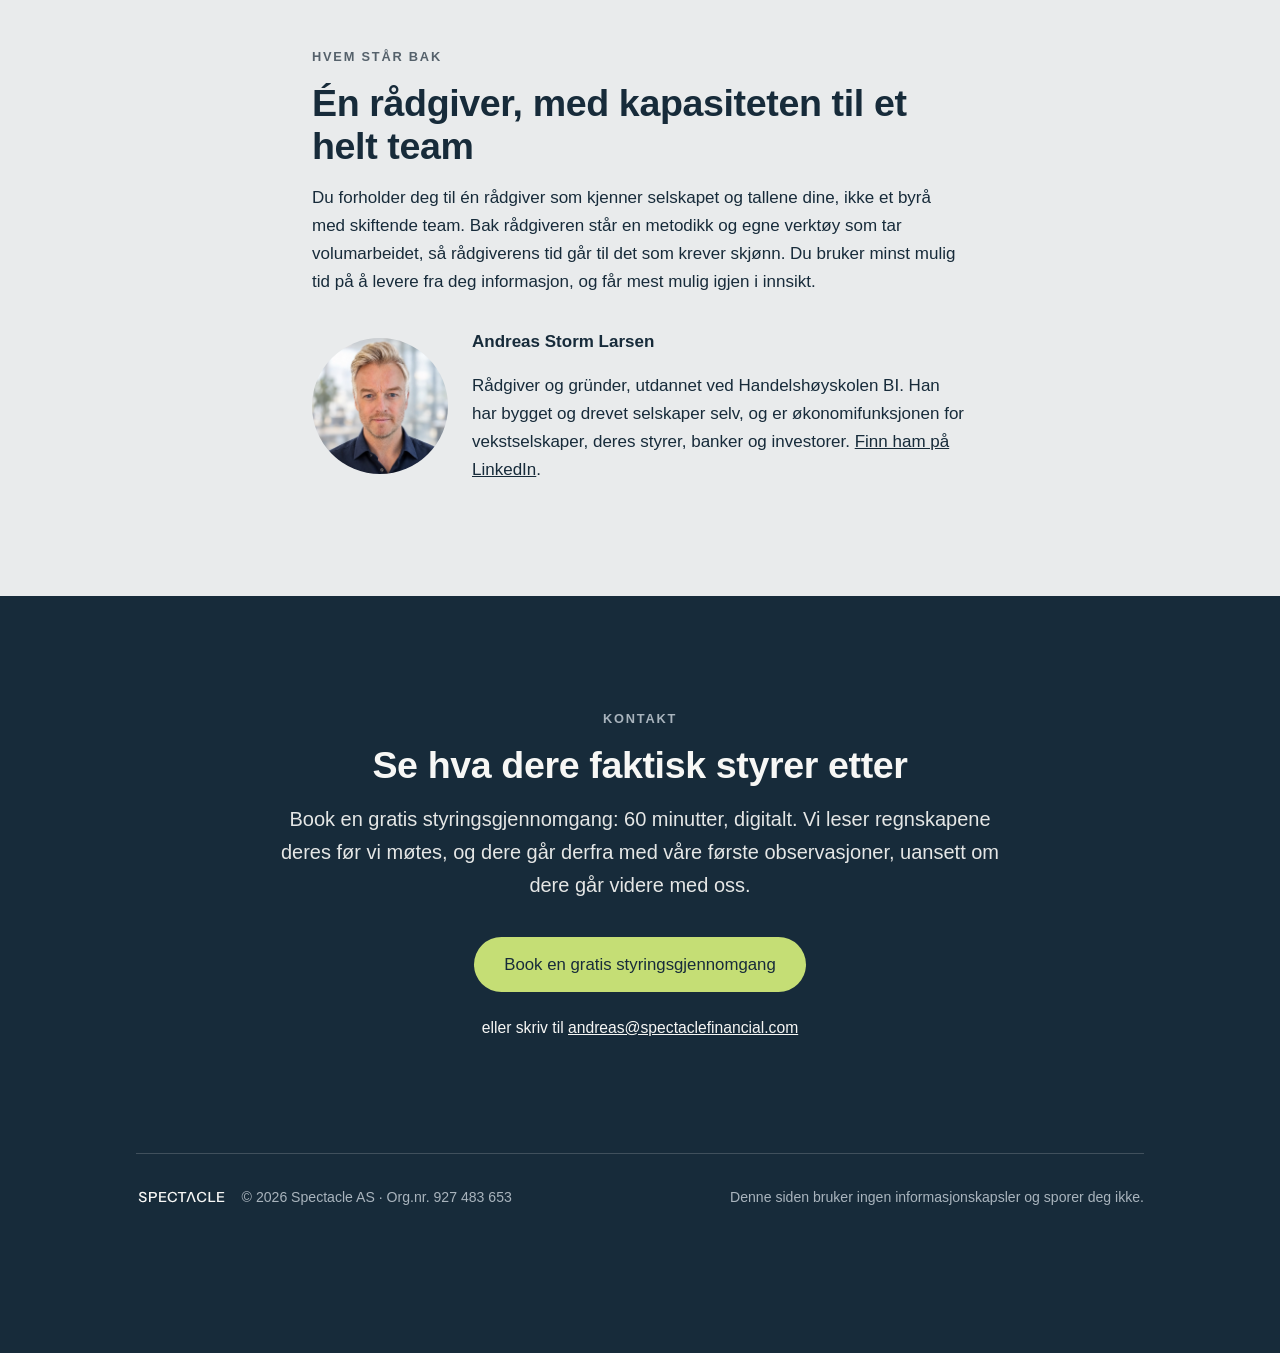
==== commit 669f8001: "Heroen sier hva vi selger i første linje Kategorisetningen er flyttet opp fra undertekst til overskr" ====
--- a/no/index.html
+++ b/no/index.html
@@ -13,10 +13,10 @@
   <link rel="alternate icon" href="../assets/img/favicon-32.png" type="image/png">
   <link rel="apple-touch-icon" href="../assets/img/apple-touch-icon.png">
   <meta name="theme-color" content="#172B3A">
-  <link rel="stylesheet" href="../assets/css/style.css?v=2026-11-05">
+  <link rel="stylesheet" href="../assets/css/style.css?v=2026-11-11">
   <meta property="og:type" content="website">
   <meta property="og:site_name" content="Spectacle">
-  <meta property="og:title" content="Spectacle: se hele bildet">
+  <meta property="og:title" content="Spectacle: økonomifunksjonen mellom regnskap og ledelse">
   <meta property="og:description" content="Økonomifunksjonen mellom regnskap og ledelse, for selskaper som er for store til å styres fra bankkontoen og for små til egen økonomisjef.">
   <meta property="og:url" content="https://spectaclefinancial.com/no/">
   <meta property="og:image" content="https://spectaclefinancial.com/assets/img/og-image-no.png">
@@ -42,11 +42,11 @@
       </nav>
     </div>
     <div class="hero__innhold">
-      <h1>Se hele bildet.</h1>
-      <p class="hero__under">Økonomifunksjonen mellom regnskap og ledelse.</p>
-      <p class="ingress">For selskaper som er blitt for store til å styres fra bankkontoen, men for små til egen økonomisjef. Vi hjelper ledelse og styre å forstå hvor dere står, se hvor dere er på vei, og beslutte hva dere gjør med det. Måned etter måned, med grunnene til at bildet endret seg. Du beholder regnskapsføreren din.</p>
+      <h1>Økonomifunksjonen mellom regnskap og ledelse</h1>
+      <p class="hero__under">Vi henter tallene der de ligger, holder bildet oppdatert, og husker hva dere trodde sist. En navngitt rådgiver godkjenner hver leveranse og står for den.</p>
+      <p class="ingress">For selskaper som er blitt for store til å styres fra bankkontoen, men for små til egen økonomisjef. Du beholder regnskapsføreren din.</p>
       <div class="hero__cta">
-        <a class="knapp knapp--chartreuse js-booking" href="https://calendar.app.google/GS4oggfgxHum7ZK8A">Book en gratis styringsgjennomgang</a>
+        <a class="knapp knapp--chartreuse js-booking" href="https://calendar.app.google/yTAJ3ZSgc3ZnCue6A">Book en gratis styringsgjennomgang</a>
         <span class="hero__cta-note">Gratis · 60 minutter · digitalt</span>
       </div>
     </div>
@@ -214,7 +214,7 @@
         <p class="ingress">Er budsjettet et kart, eller fjorårets antakelser med nye tall?</p>
         <p>Et budsjett er mer enn tolv måneder med tall. Det er selskapets hypotese om hva som skal skje. Før styret vedtar planen, bør dere vite hvilke forutsetninger den bygger på, hvordan de henger sammen, og hvordan dere oppdager at terrenget ikke lenger passer med kartet.</p>
         <p><strong>Budsjettet er starten på styringen, ikke slutten på arbeidet.</strong></p>
-        <a class="knapp knapp--chartreuse js-booking" href="https://calendar.app.google/GS4oggfgxHum7ZK8A">Book en gratis styringsgjennomgang</a>
+        <a class="knapp knapp--chartreuse js-booking" href="https://calendar.app.google/yTAJ3ZSgc3ZnCue6A">Book en gratis styringsgjennomgang</a>
       </div>
     </div>
   </section>
@@ -307,7 +307,7 @@
       <p class="merkelapp">Kontakt</p>
       <h2>Se hva dere faktisk styrer etter</h2>
       <p class="ingress">Book en gratis styringsgjennomgang: 60 minutter, digitalt. Vi leser regnskapene deres før vi møtes, og dere går derfra med våre første observasjoner, uansett om dere går videre med oss.</p>
-      <a class="knapp knapp--chartreuse js-booking" href="https://calendar.app.google/GS4oggfgxHum7ZK8A">Book en gratis styringsgjennomgang</a>
+      <a class="knapp knapp--chartreuse js-booking" href="https://calendar.app.google/yTAJ3ZSgc3ZnCue6A">Book en gratis styringsgjennomgang</a>
       <p class="kontakt__epost">eller skriv til <a href="mailto:andreas@spectaclefinancial.com">andreas@spectaclefinancial.com</a></p>
       <hr class="skillelinje">
       <div class="footer">
@@ -328,7 +328,7 @@
     <button class="booking__lukk" type="button" aria-label="Lukk">Lukk&nbsp;&#215;</button>
   </div>
   <iframe class="booking__ramme" title="Velg tidspunkt for styringsgjennomgangen"
-          data-src="https://calendar.google.com/calendar/appointments/schedules/AcZssZ1xirYFQxRD7JasPiVCDCzZz_eskAN6m5hdonlqDxvXaowTVhtwu-SuGiUyLwD4cKk7cgdGqOFE?gv=true"
+          data-src="https://calendar.google.com/calendar/appointments/schedules/AcZssZ07MlCbYEmoDXhc_yZ2hiog7-GWwIh1PmszBz8kUQd8yqzmXDx-yQZG3WpSed9W1UuxO8Xet0OY?gv=true"
           loading="lazy"></iframe>
 </dialog>
 
--- a/assets/css/style.css
+++ b/assets/css/style.css
@@ -109,9 +109,14 @@
 
 h1 {
   font-weight: 700;
-  font-size: clamp(2.5rem, 6.5vw, 4.25rem);
+  /* Nedre grense senket fra 2.5rem: «Økonomifunksjonen» er ett ord på sytten
+     tegn og ble klippet på 375 px. Orddeling i tillegg, siden norsk har flere
+     slike sammensetninger. */
+  font-size: clamp(2.1rem, 6.5vw, 4.25rem);
   letter-spacing: -0.015em;
   color: var(--papir);
+  hyphens: auto;
+  overflow-wrap: break-word;
 }
 
 h2 {
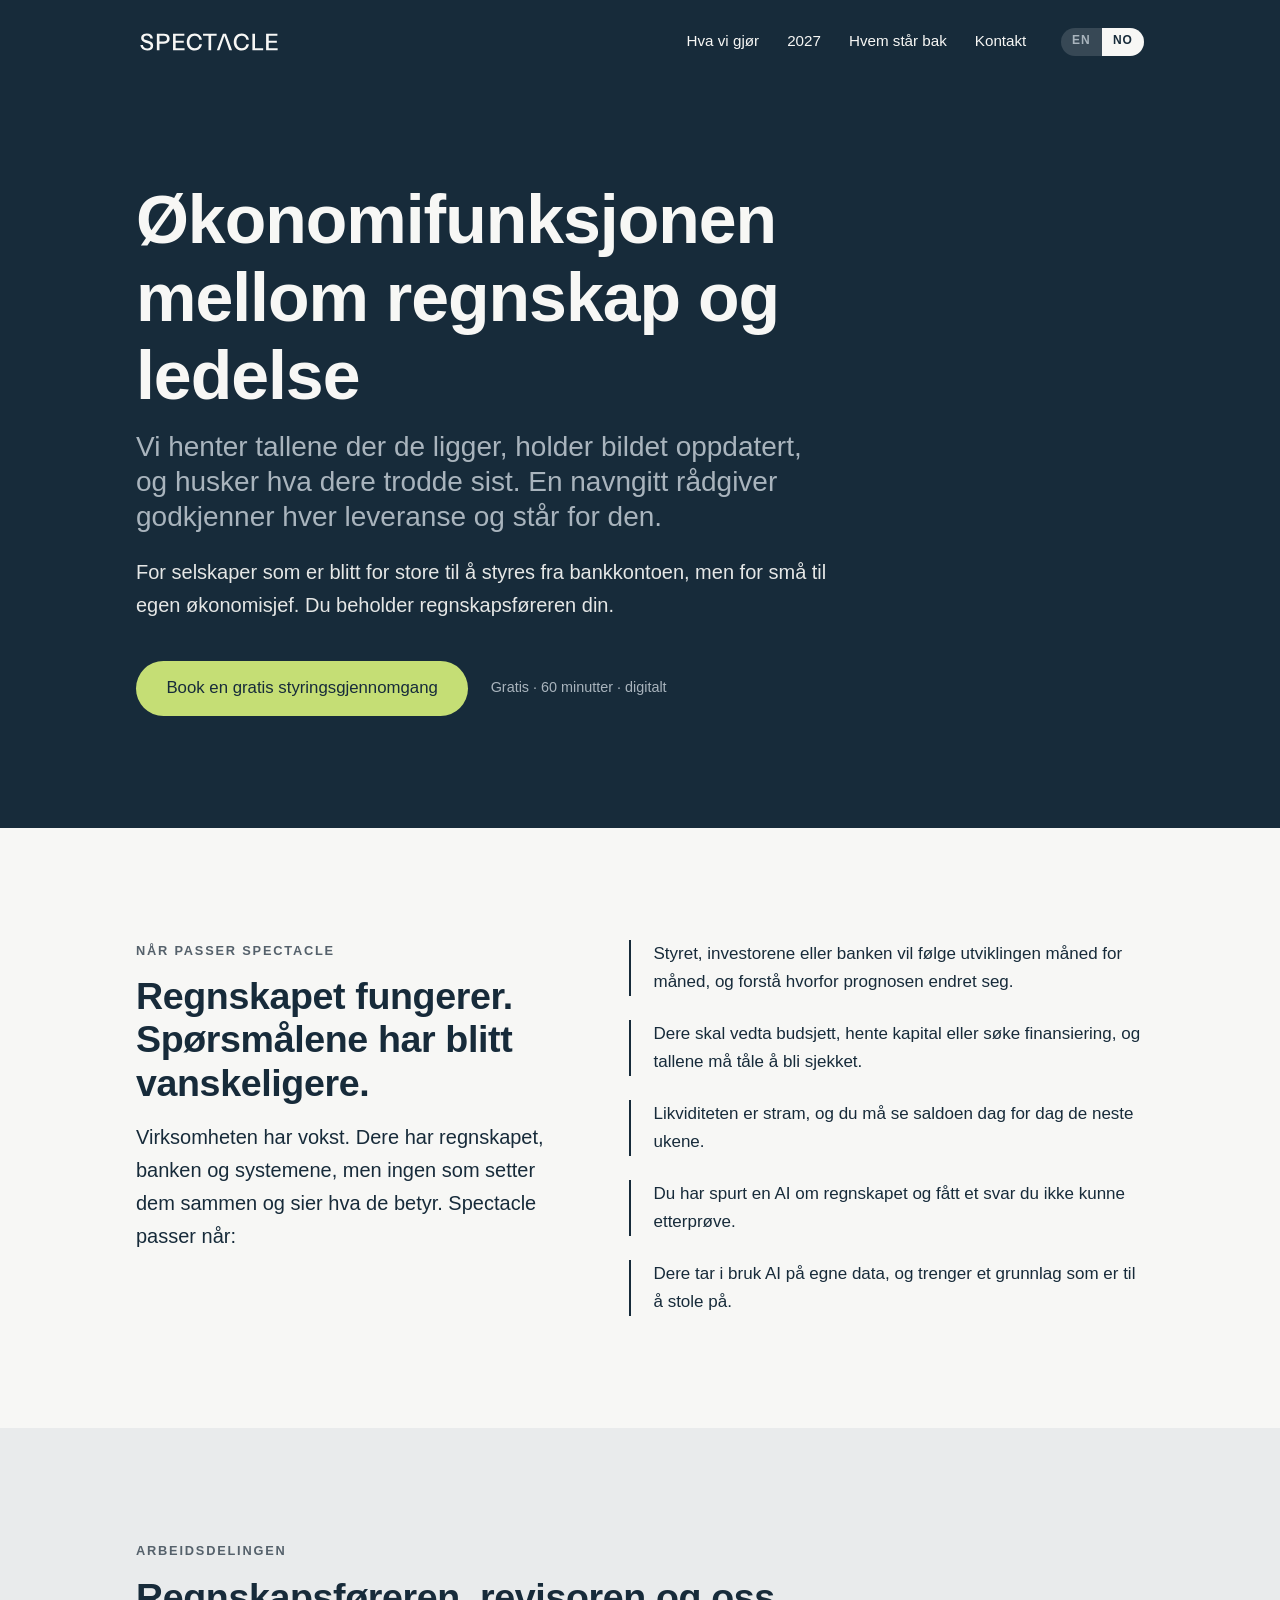
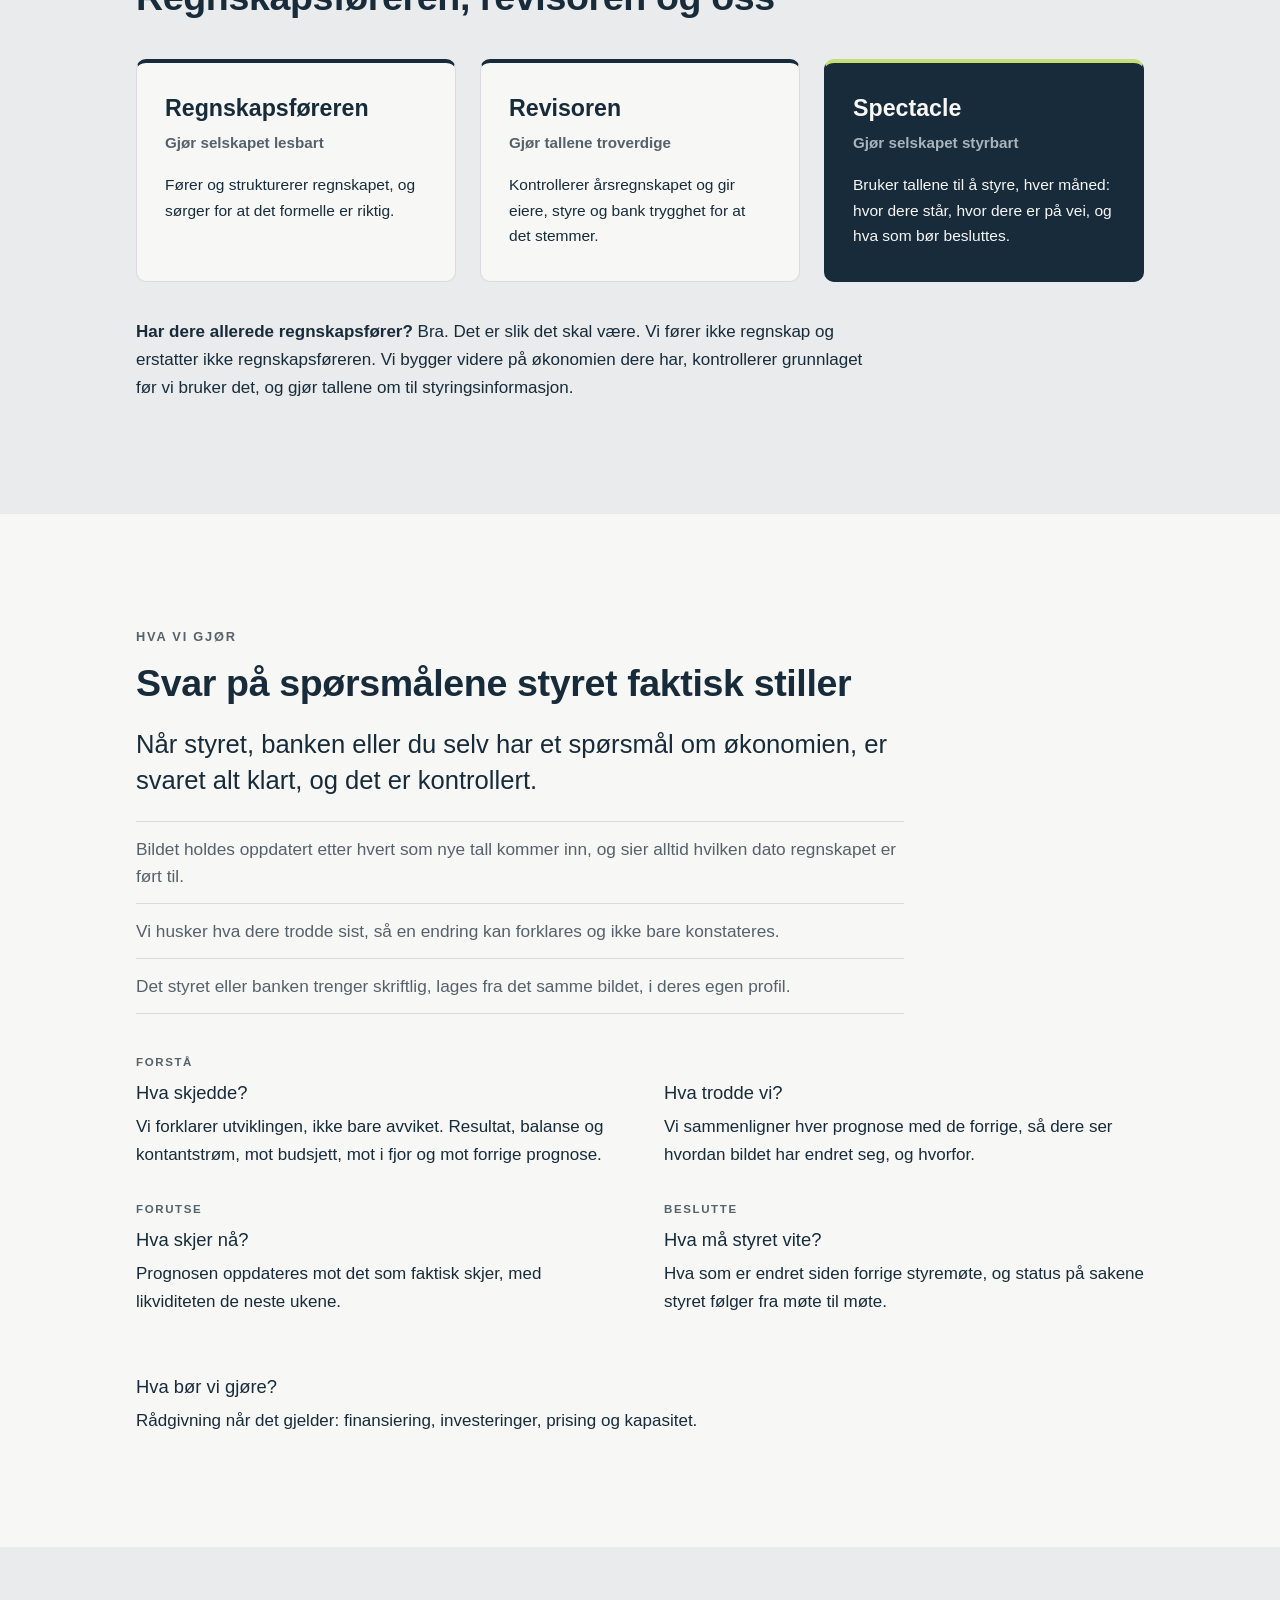
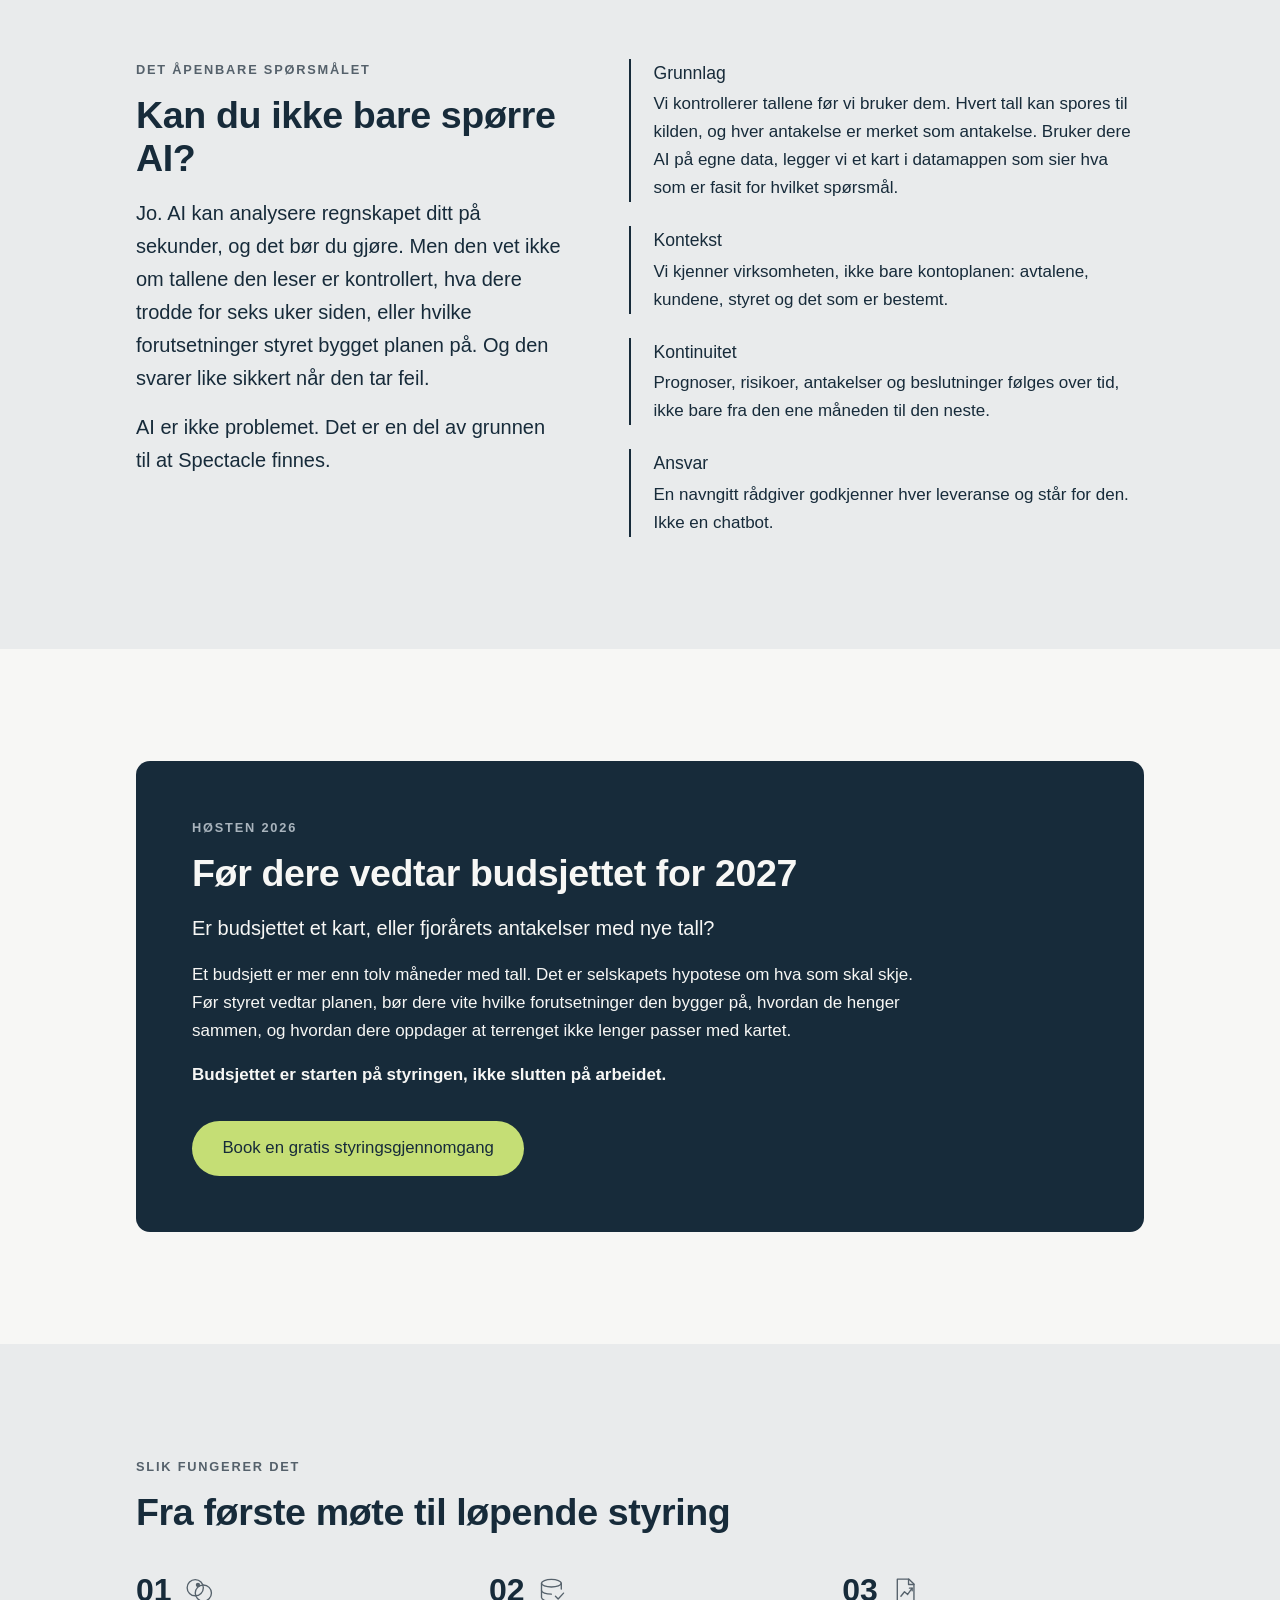
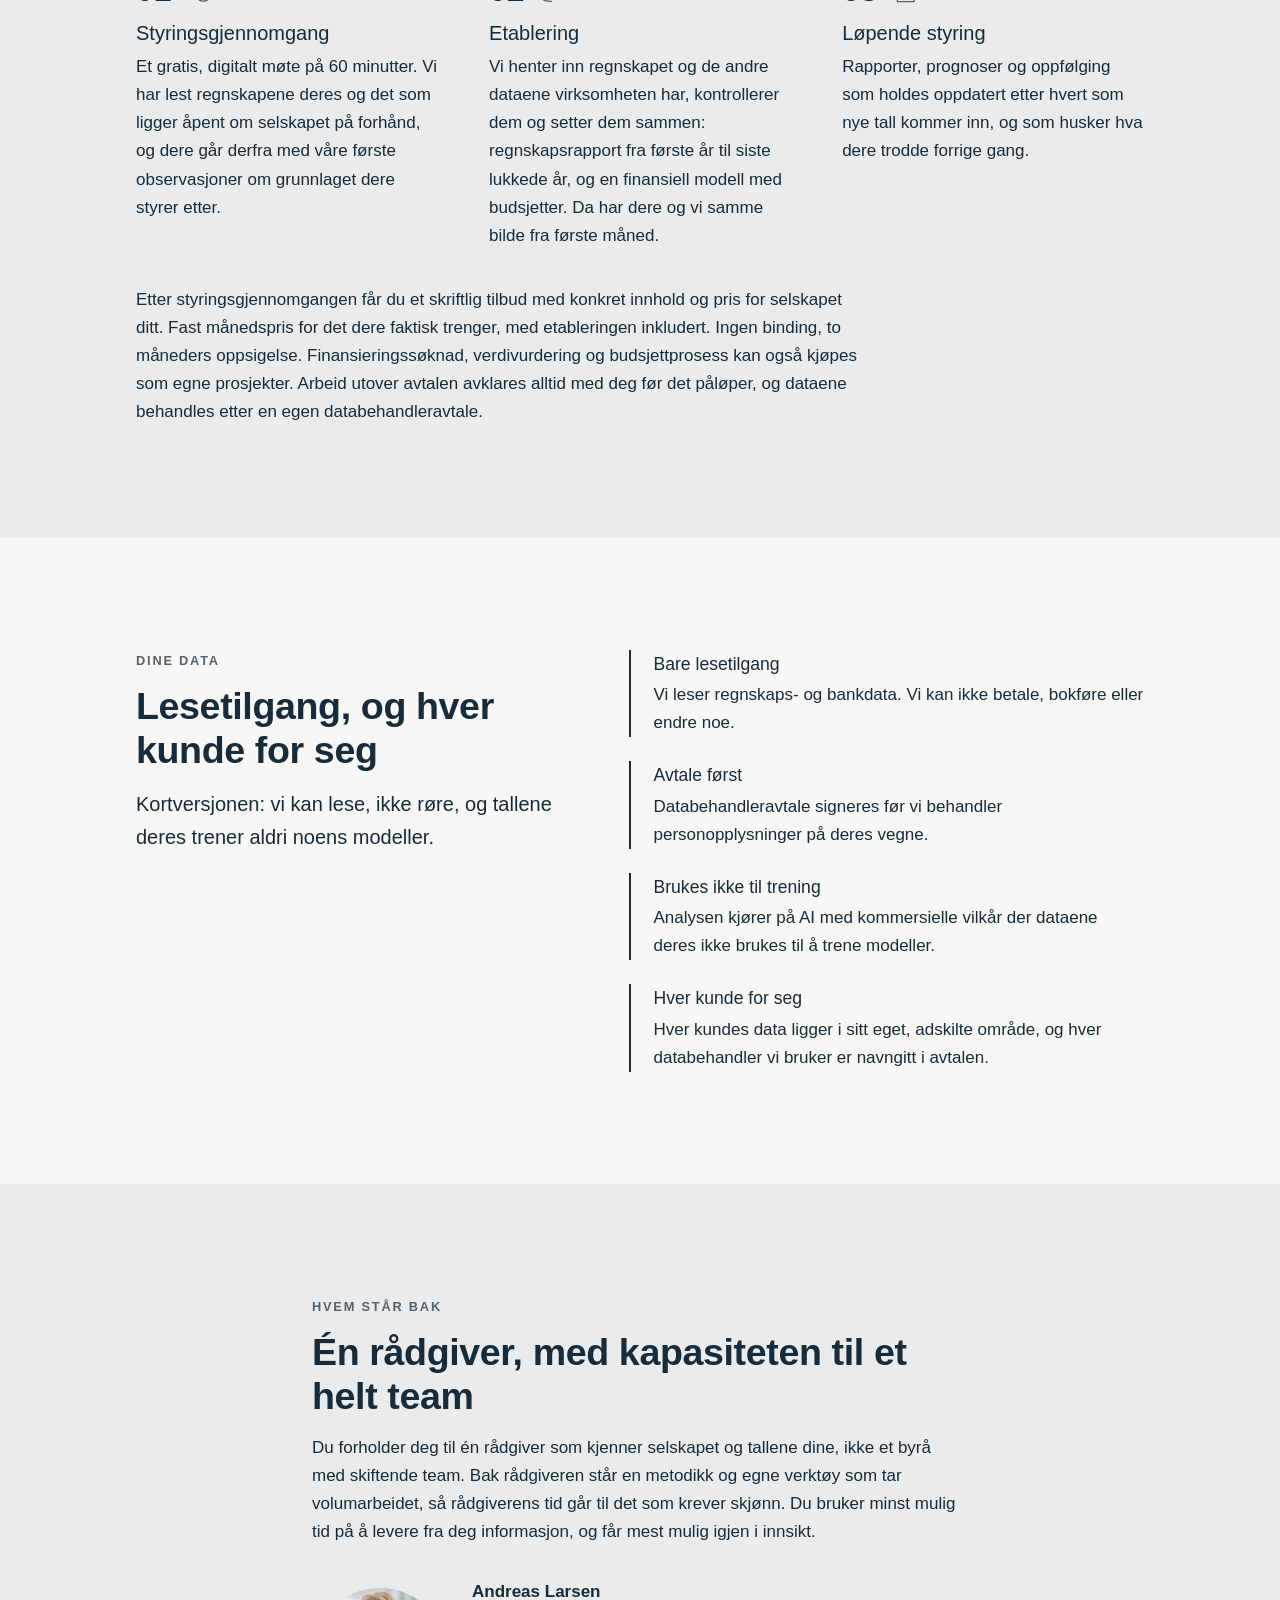
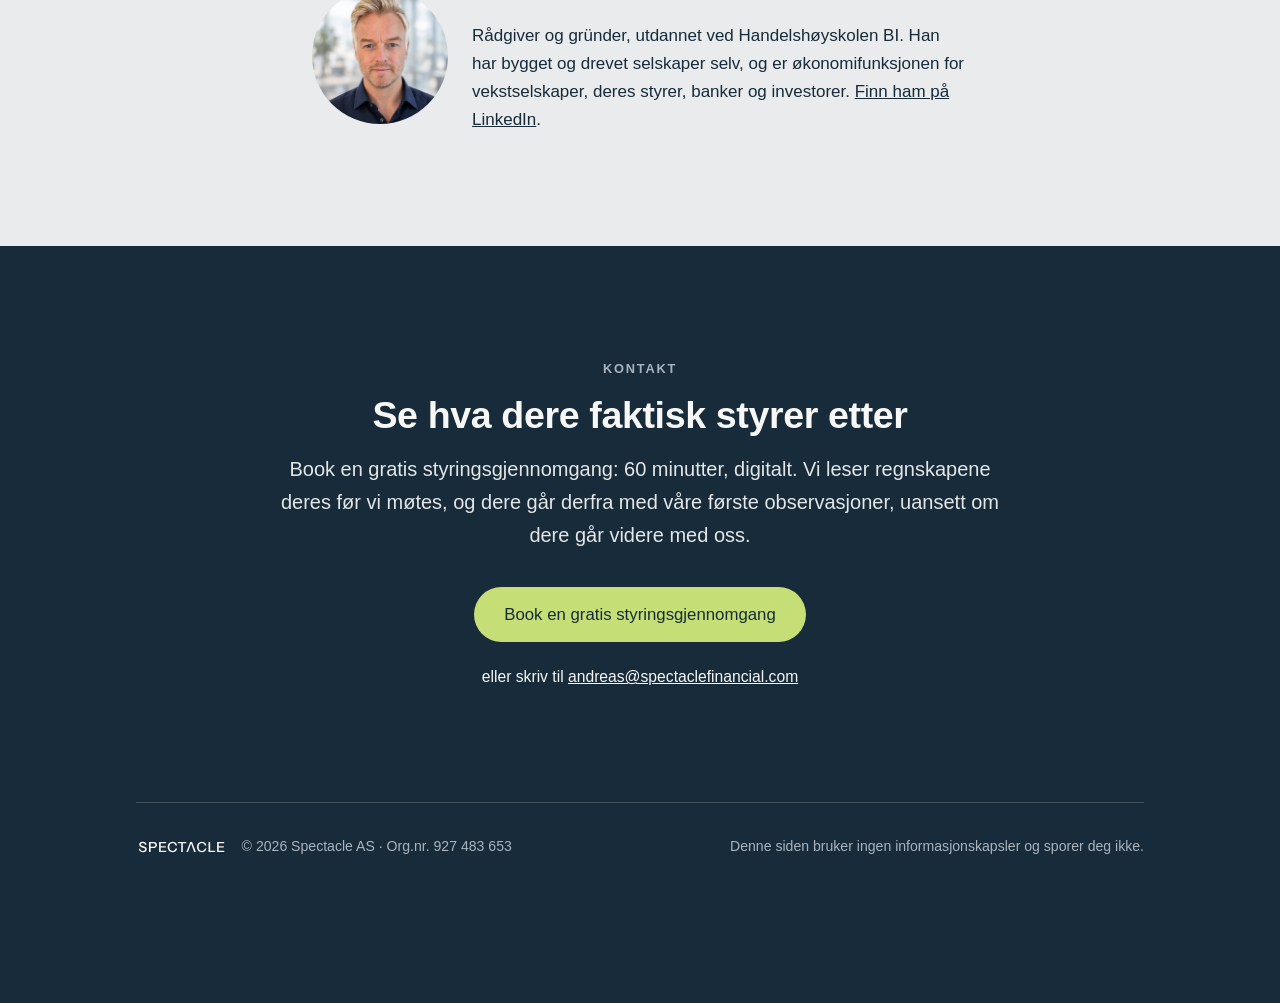
==== commit 2f4b6525: "Jevne kolonner, prognoseeksempelet ut, nytt navn og ny lenke Merkelappen står bare på den første i h" ====
--- a/no/index.html
+++ b/no/index.html
@@ -13,7 +13,7 @@
   <link rel="alternate icon" href="../assets/img/favicon-32.png" type="image/png">
   <link rel="apple-touch-icon" href="../assets/img/apple-touch-icon.png">
   <meta name="theme-color" content="#172B3A">
-  <link rel="stylesheet" href="../assets/css/style.css?v=2026-11-11">
+  <link rel="stylesheet" href="../assets/css/style.css?v=2026-11-11b">
   <meta property="og:type" content="website">
   <meta property="og:site_name" content="Spectacle">
   <meta property="og:title" content="Spectacle: økonomifunksjonen mellom regnskap og ledelse">
@@ -133,46 +133,6 @@
         </li>
       </ul>
 
-      <figure class="eksempel">
-        <p class="merkelapp">Tenkt eksempel · tallene er oppdiktet</p>
-        <div class="eksempel__ramme">
-          <table>
-            <caption>Omsetning første halvår, MNOK</caption>
-            <thead>
-              <tr>
-                <th scope="col"></th>
-                <th scope="col">Budsjett</th>
-                <th scope="col">Feb</th>
-                <th scope="col">Apr</th>
-                <th scope="col">Mai</th>
-                <th scope="col">Jun</th>
-                <th scope="col">Faktisk</th>
-              </tr>
-            </thead>
-            <tbody>
-              <tr>
-                <th scope="row">Anslag</th>
-                <td>24,0</td>
-                <td>23,4</td>
-                <td>22,9</td>
-                <td>22,4</td>
-                <td>22,0</td>
-                <td class="eksempel__faktisk">20,3</td>
-              </tr>
-              <tr class="eksempel__bom">
-                <th scope="row">Bom</th>
-                <td>+3,7</td>
-                <td>+3,1</td>
-                <td>+2,6</td>
-                <td>+2,1</td>
-                <td>+1,7</td>
-                <td></td>
-              </tr>
-            </tbody>
-          </table>
-        </div>
-        <figcaption>Hver prognose ble justert litt ned, og alle bommet samme vei. Mot budsjettet ser det ut som én stor bom når halvåret er over. Mot de tidligere prognosene ser du allerede i april at hver ny runde går samme vei, og da er det metoden som må endres, ikke bare tallet.</figcaption>
-      </figure>
     </div>
   </section>
 
@@ -293,10 +253,10 @@
       <h2>Én rådgiver, med kapasiteten til et helt team</h2>
       <p>Du forholder deg til én rådgiver som kjenner selskapet og tallene dine, ikke et byrå med skiftende team. Bak rådgiveren står en metodikk og egne verktøy som tar volumarbeidet, så rådgiverens tid går til det som krever skjønn. Du bruker minst mulig tid på å levere fra deg informasjon, og får mest mulig igjen i innsikt.</p>
       <div class="om__person">
-        <img class="om__bilde" src="../assets/img/andreas-storm-larsen.jpg" alt="Andreas Storm Larsen" width="560" height="700">
+        <img class="om__bilde" src="../assets/img/andreas-storm-larsen.jpg" alt="Andreas Larsen" width="560" height="700">
         <div>
-          <p class="om__navn">Andreas Storm Larsen</p>
-          <p>Rådgiver og gründer, utdannet ved Handelshøyskolen BI. Han har bygget og drevet selskaper selv, og er økonomifunksjonen for vekstselskaper, deres styrer, banker og investorer. <a href="https://www.linkedin.com/in/andreas-storm-larsen-39770052/" rel="me noopener" target="_blank">Finn ham på LinkedIn</a>.</p>
+          <p class="om__navn">Andreas Larsen</p>
+          <p>Rådgiver og gründer, utdannet ved Handelshøyskolen BI. Han har bygget og drevet selskaper selv, og er økonomifunksjonen for vekstselskaper, deres styrer, banker og investorer. <a href="https://www.linkedin.com/in/andreas-larsen-39770052/" rel="me noopener" target="_blank">Finn ham på LinkedIn</a>.</p>
         </div>
       </div>
     </div>
--- a/assets/css/style.css
+++ b/assets/css/style.css
@@ -468,6 +468,14 @@
   }
 }
 
+/* Merkelappen står bare på den første i hver gruppe. Uten et tomt spor
+   starter naboen i samme rad høyere, og kolonnene blir ujevne. */
+.trygghet li:not(:has(.trygghet__gruppe))::before {
+  content: "";
+  display: block;
+  height: calc(0.72rem * 1.5 + 0.4rem);
+}
+
 .trygghet strong {
   display: block;
   font-family: var(--font-tittel);
@@ -487,6 +495,8 @@
   letter-spacing: 0.14em;
   text-transform: uppercase;
   color: var(--skifer);
+  /* Eksplisitt, så det tomme sporet under kan treffe nøyaktig samme høyde */
+  line-height: 1.5;
   margin-bottom: 0.4rem;
 }
 
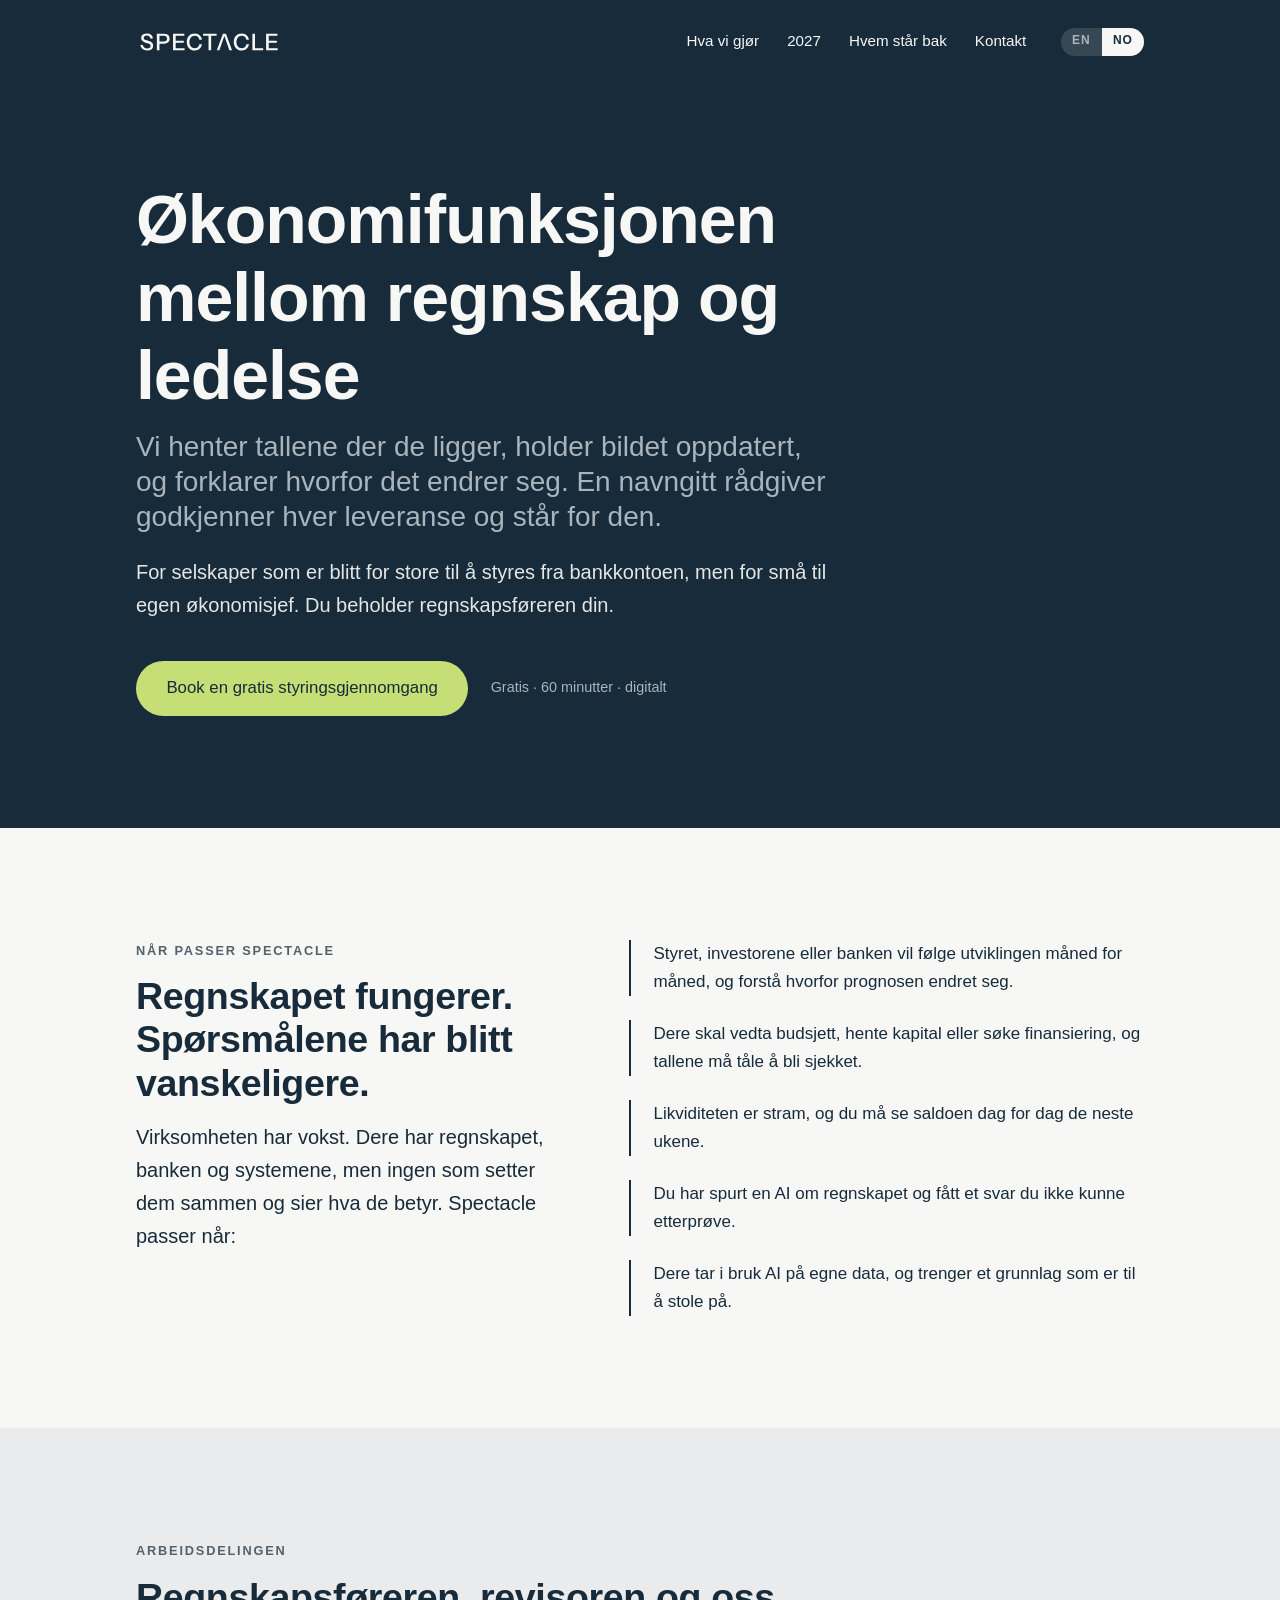
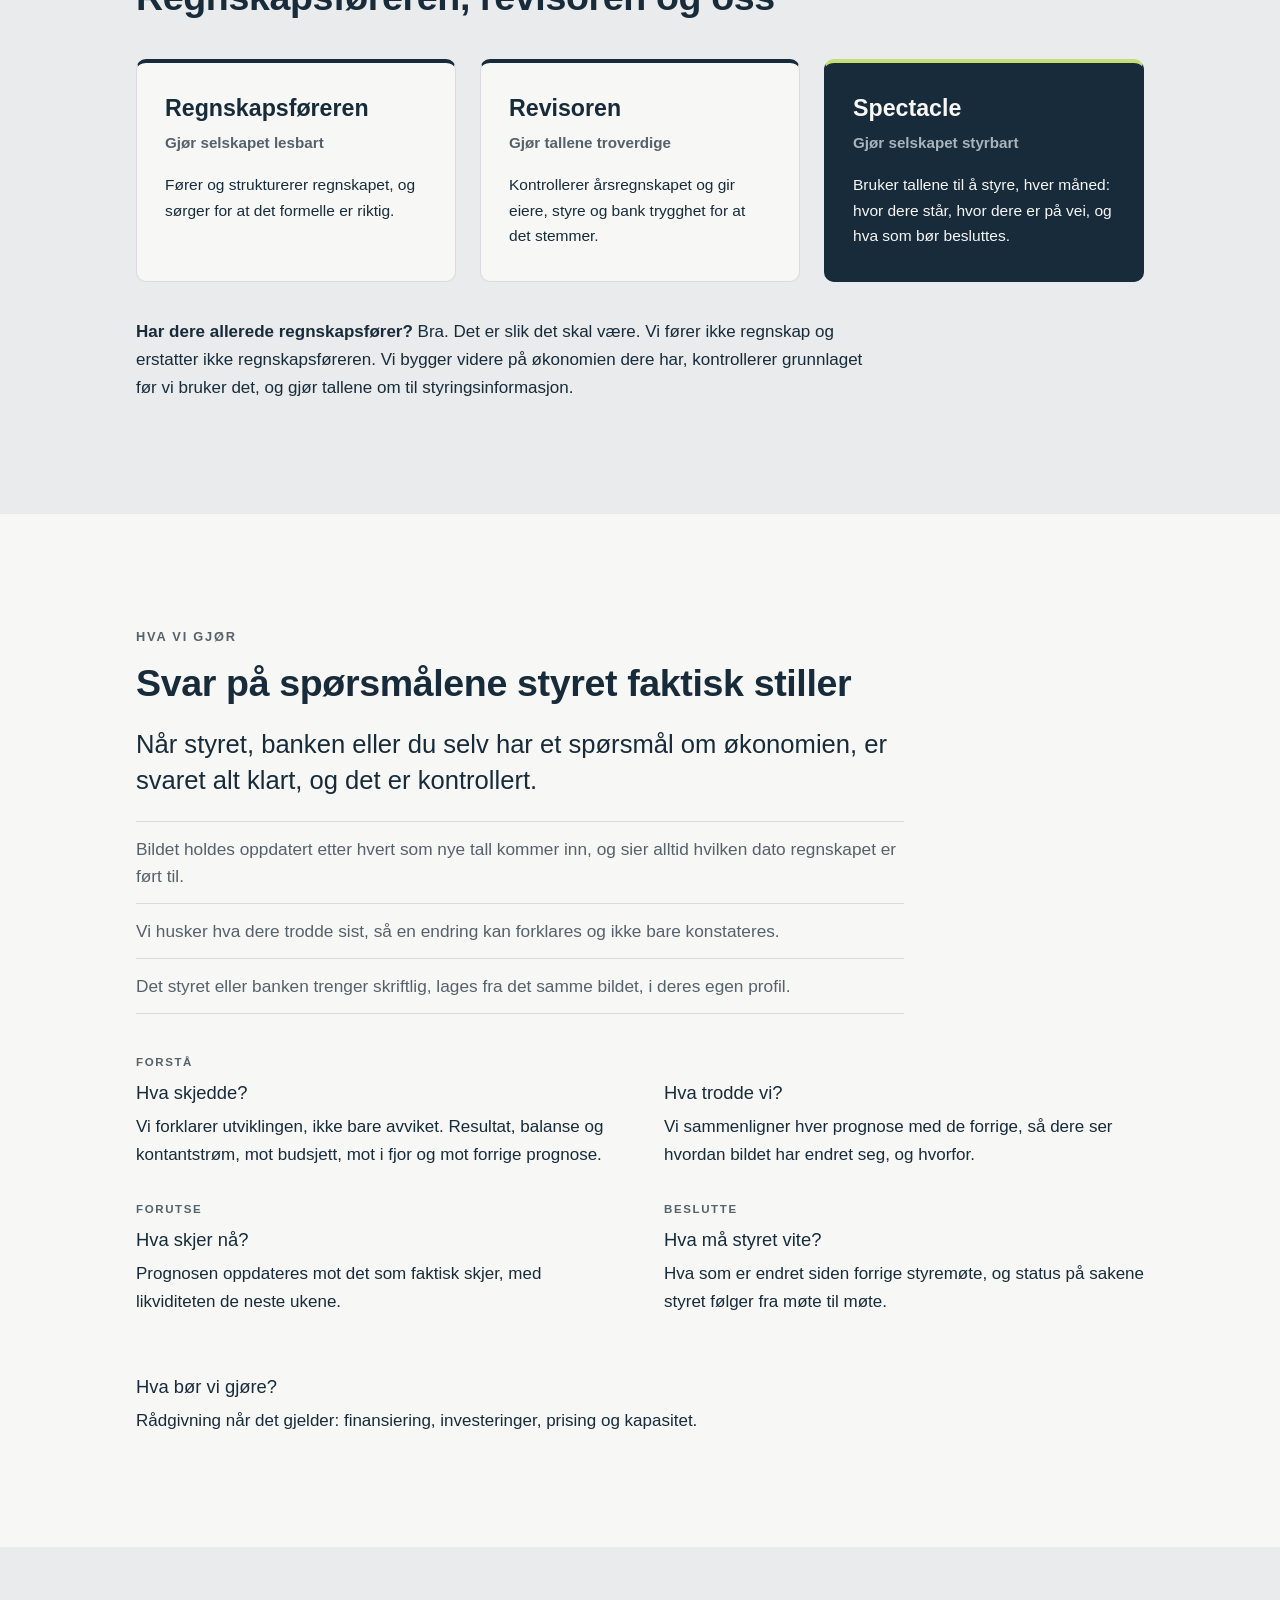
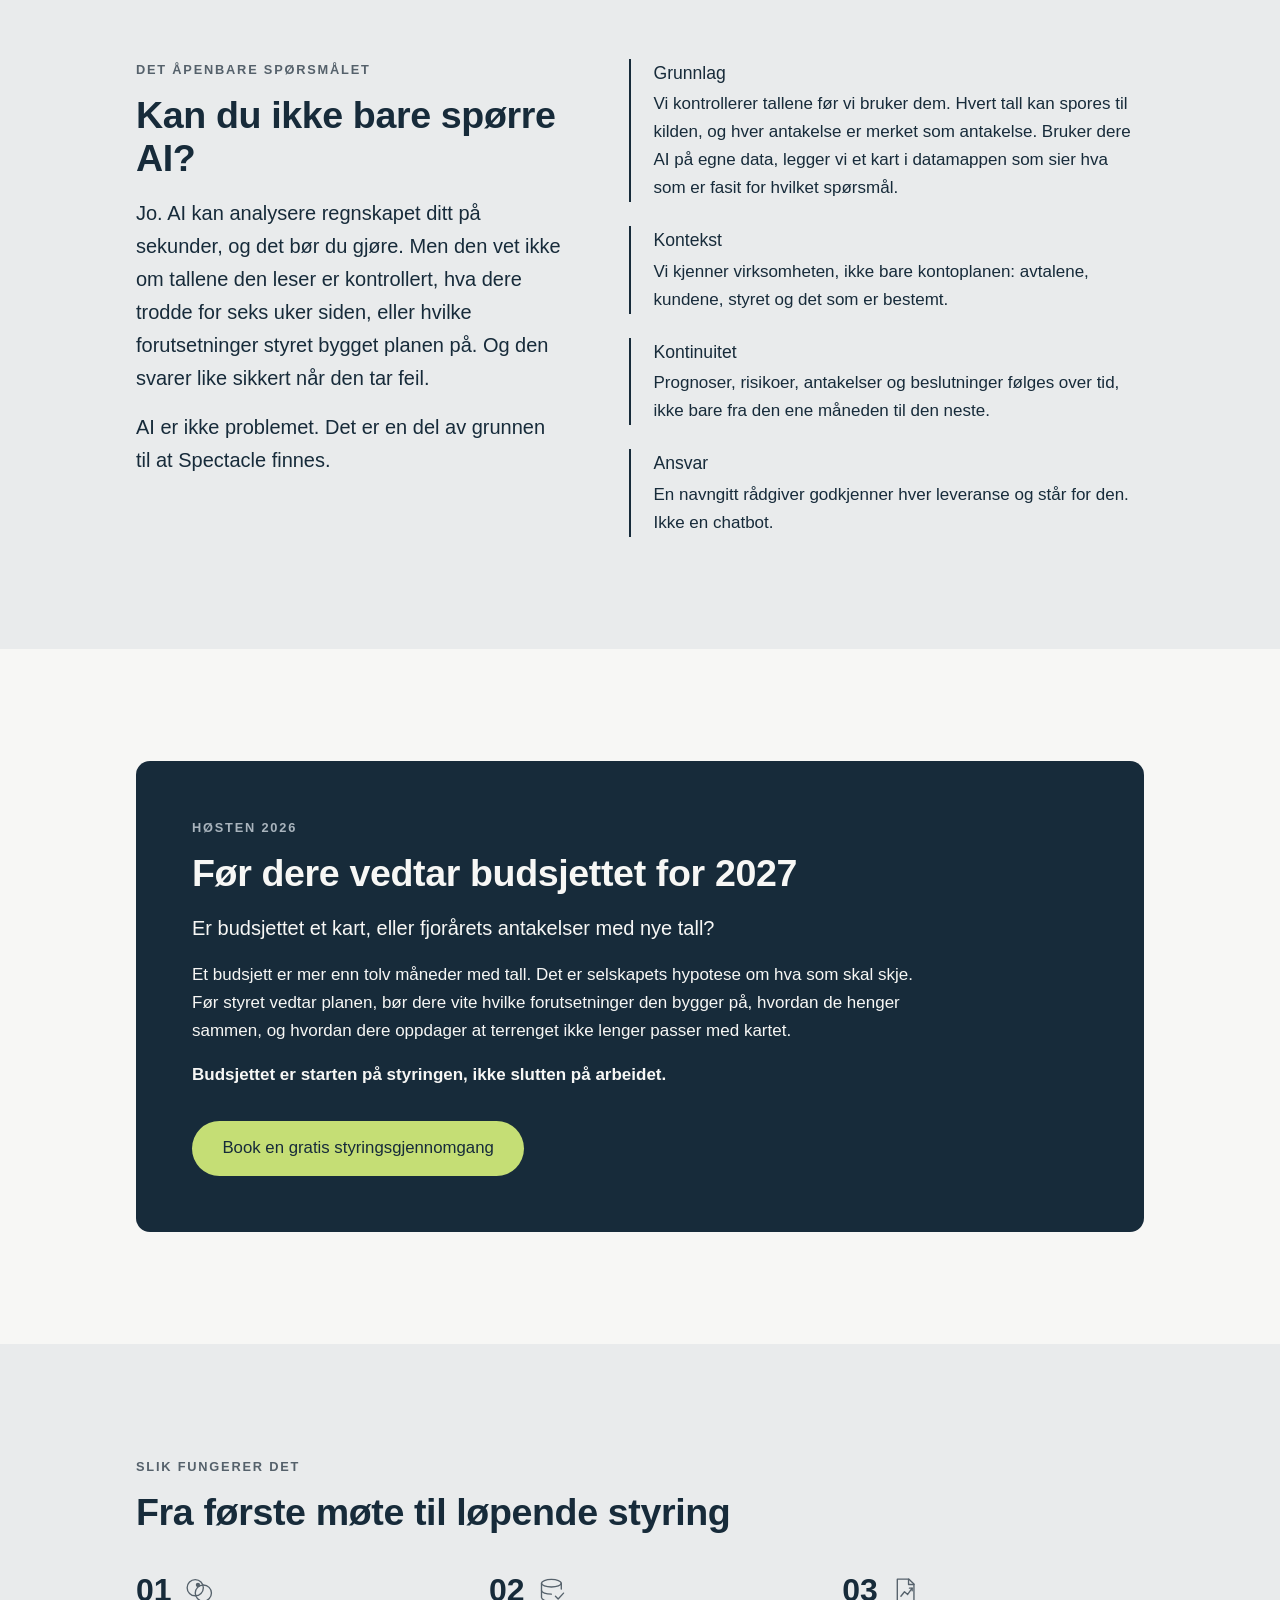
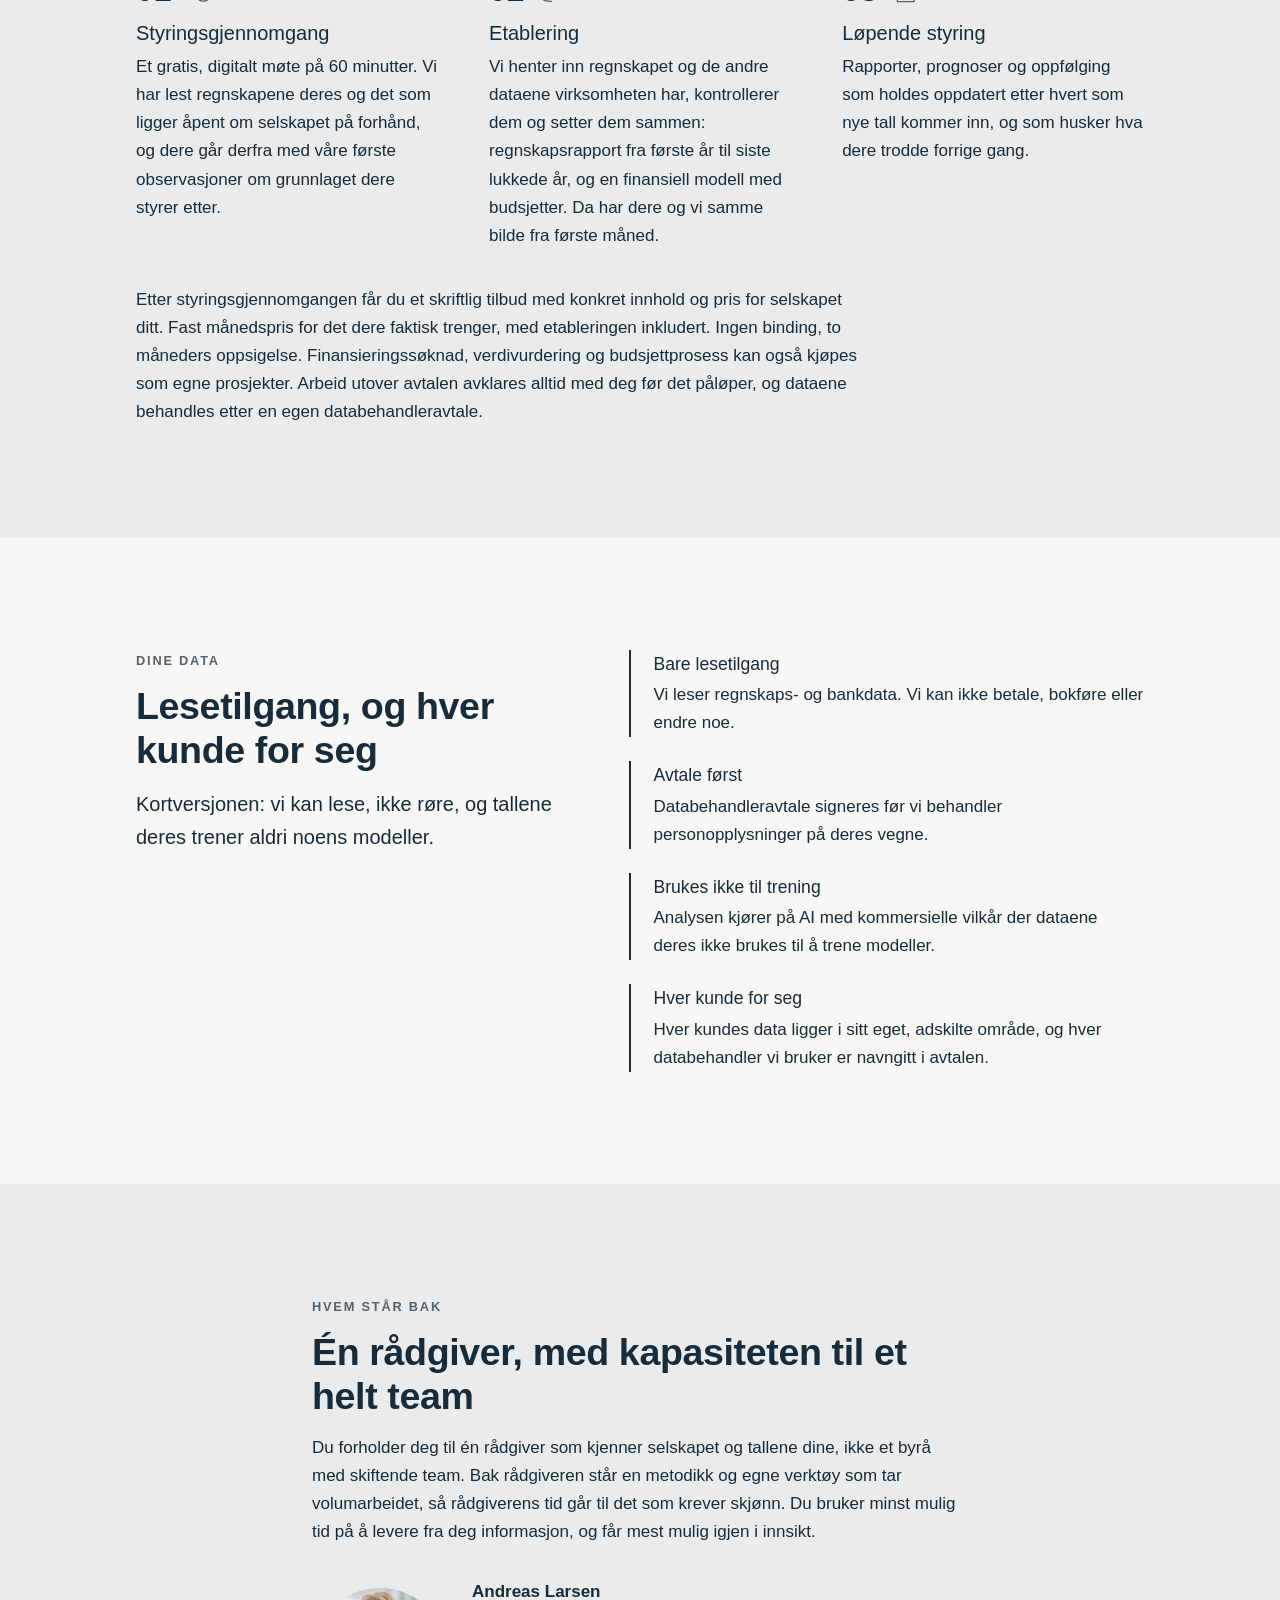
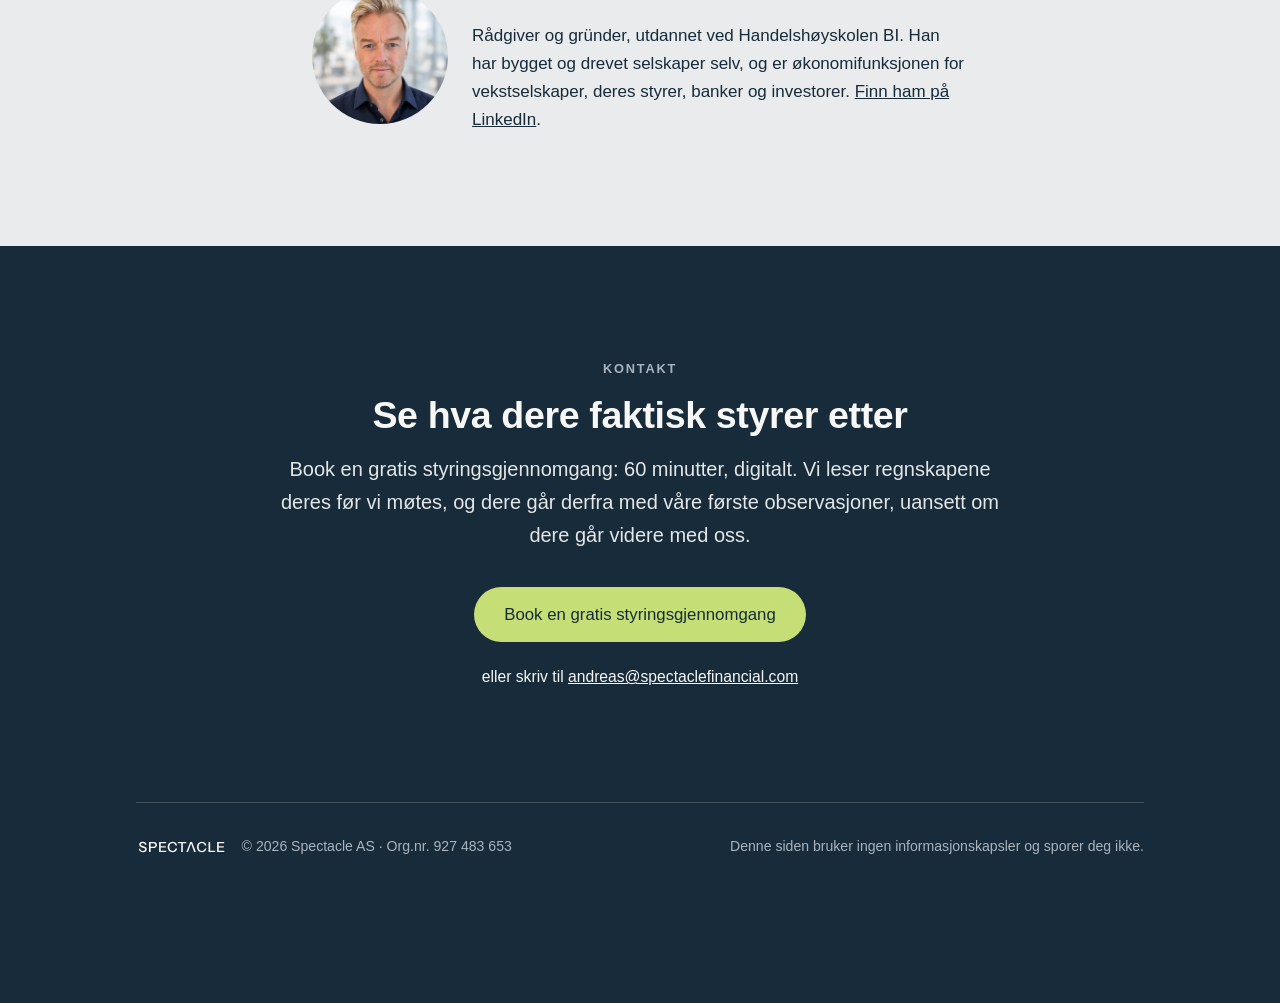
==== commit 46b3e01b: "Klarere konseptsetning i heroen Husker hva dere trodde sist sa ikke trodde om hva, og mistet den for" ====
--- a/no/index.html
+++ b/no/index.html
@@ -43,7 +43,7 @@
     </div>
     <div class="hero__innhold">
       <h1>Økonomifunksjonen mellom regnskap og ledelse</h1>
-      <p class="hero__under">Vi henter tallene der de ligger, holder bildet oppdatert, og husker hva dere trodde sist. En navngitt rådgiver godkjenner hver leveranse og står for den.</p>
+      <p class="hero__under">Vi henter tallene der de ligger, holder bildet oppdatert, og forklarer hvorfor det endrer seg. En navngitt rådgiver godkjenner hver leveranse og står for den.</p>
       <p class="ingress">For selskaper som er blitt for store til å styres fra bankkontoen, men for små til egen økonomisjef. Du beholder regnskapsføreren din.</p>
       <div class="hero__cta">
         <a class="knapp knapp--chartreuse js-booking" href="https://calendar.app.google/yTAJ3ZSgc3ZnCue6A">Book en gratis styringsgjennomgang</a>
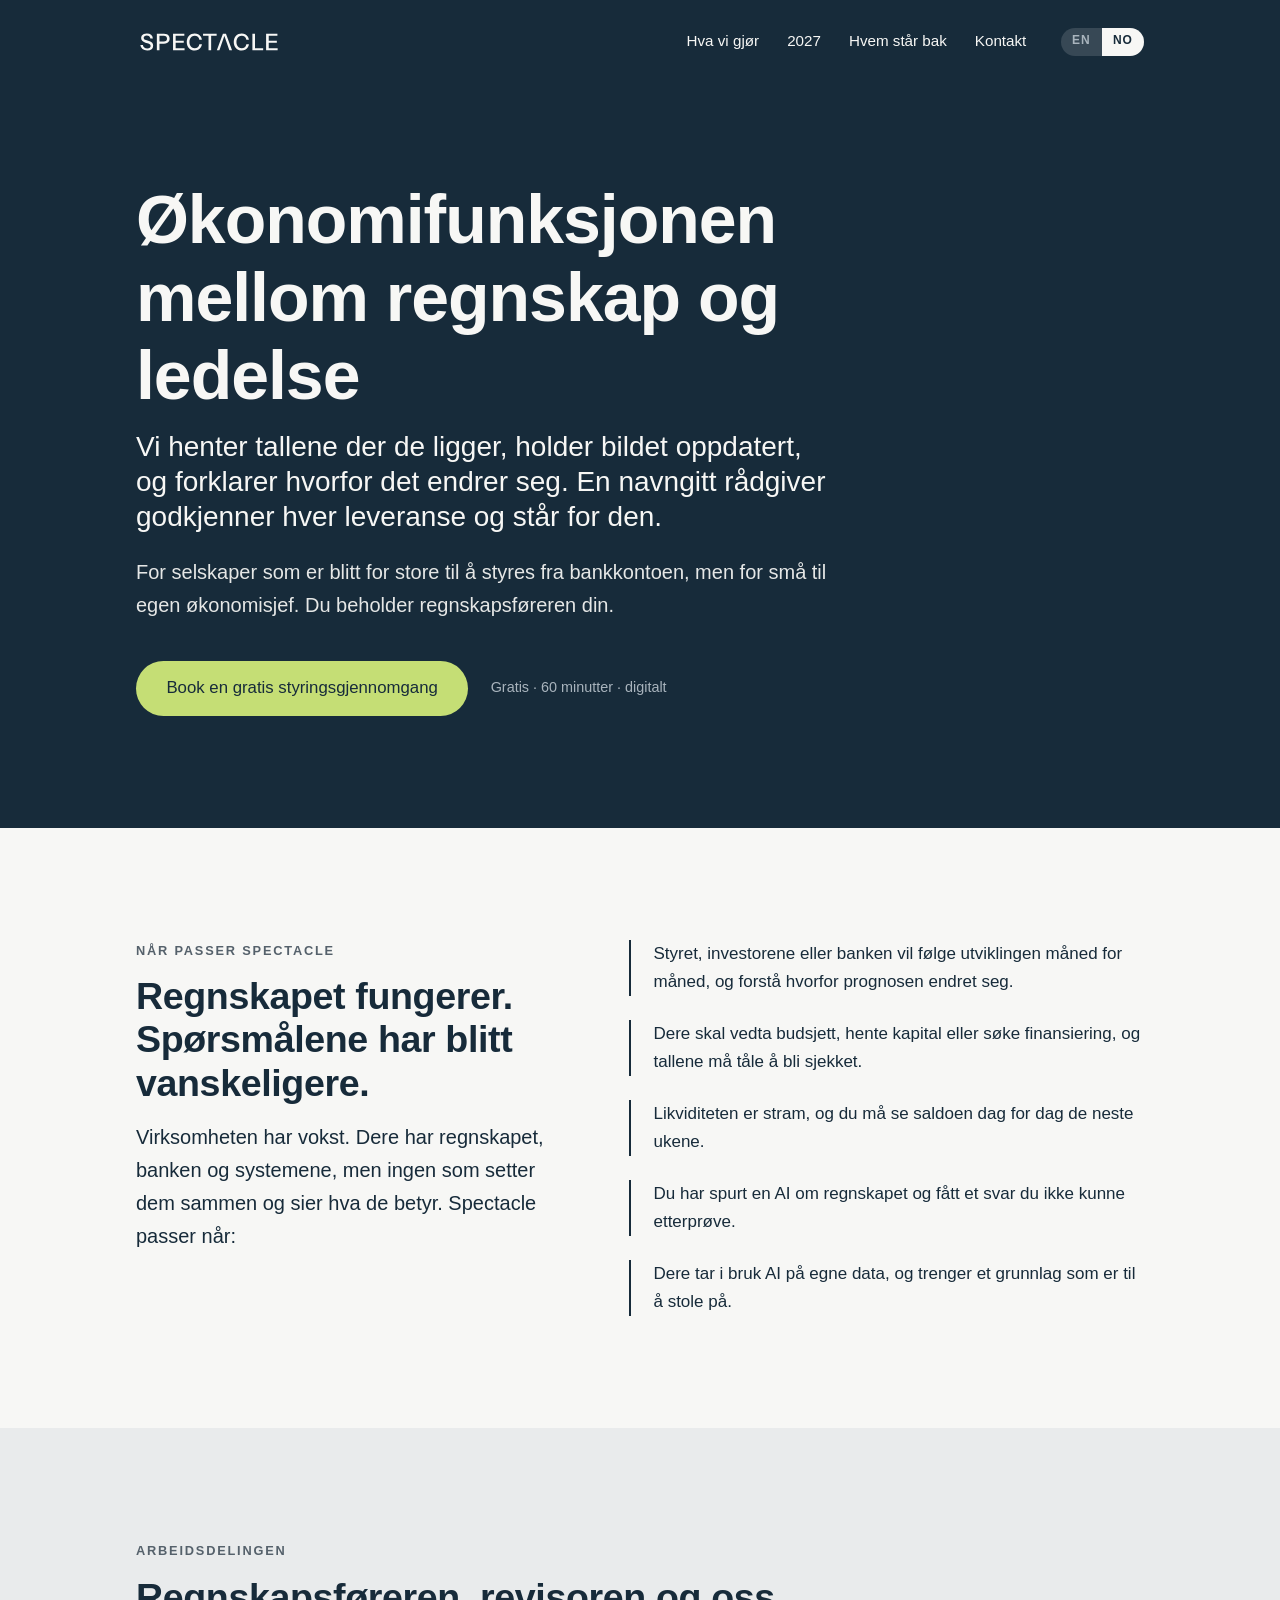
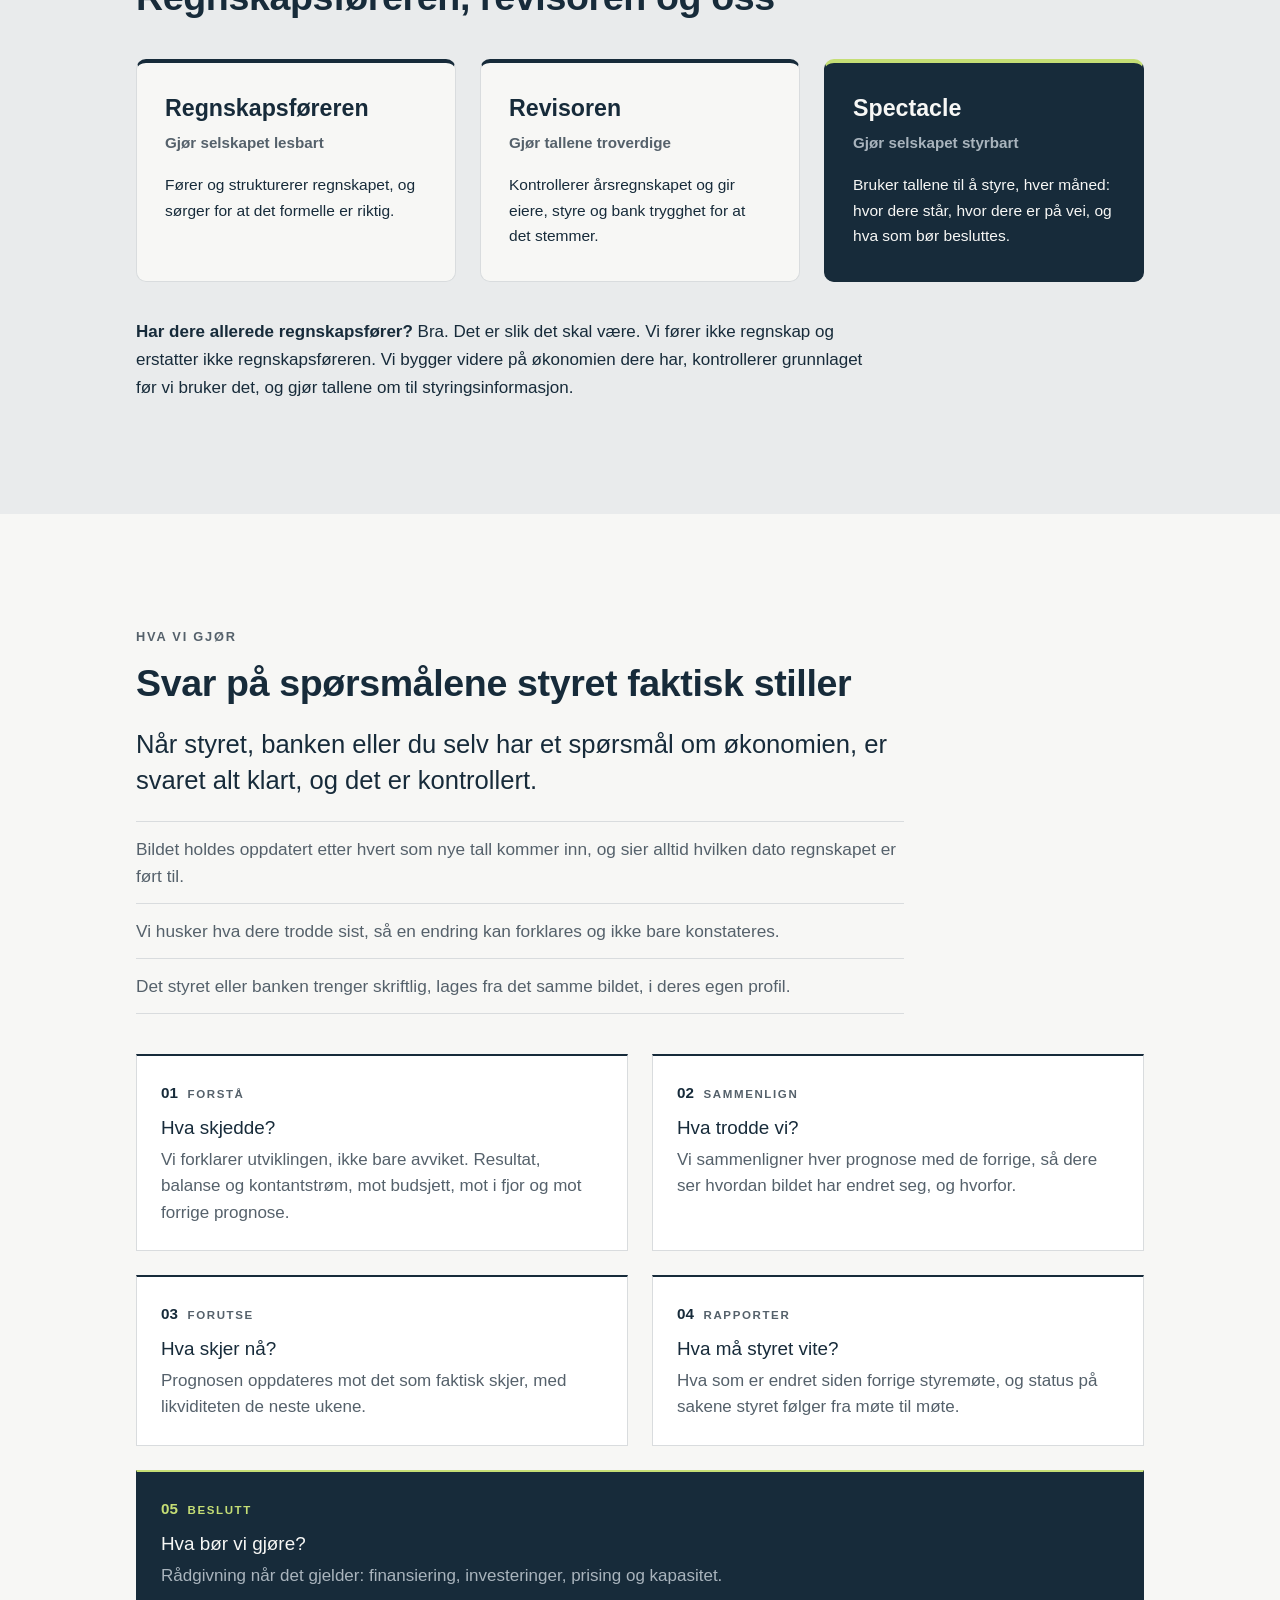
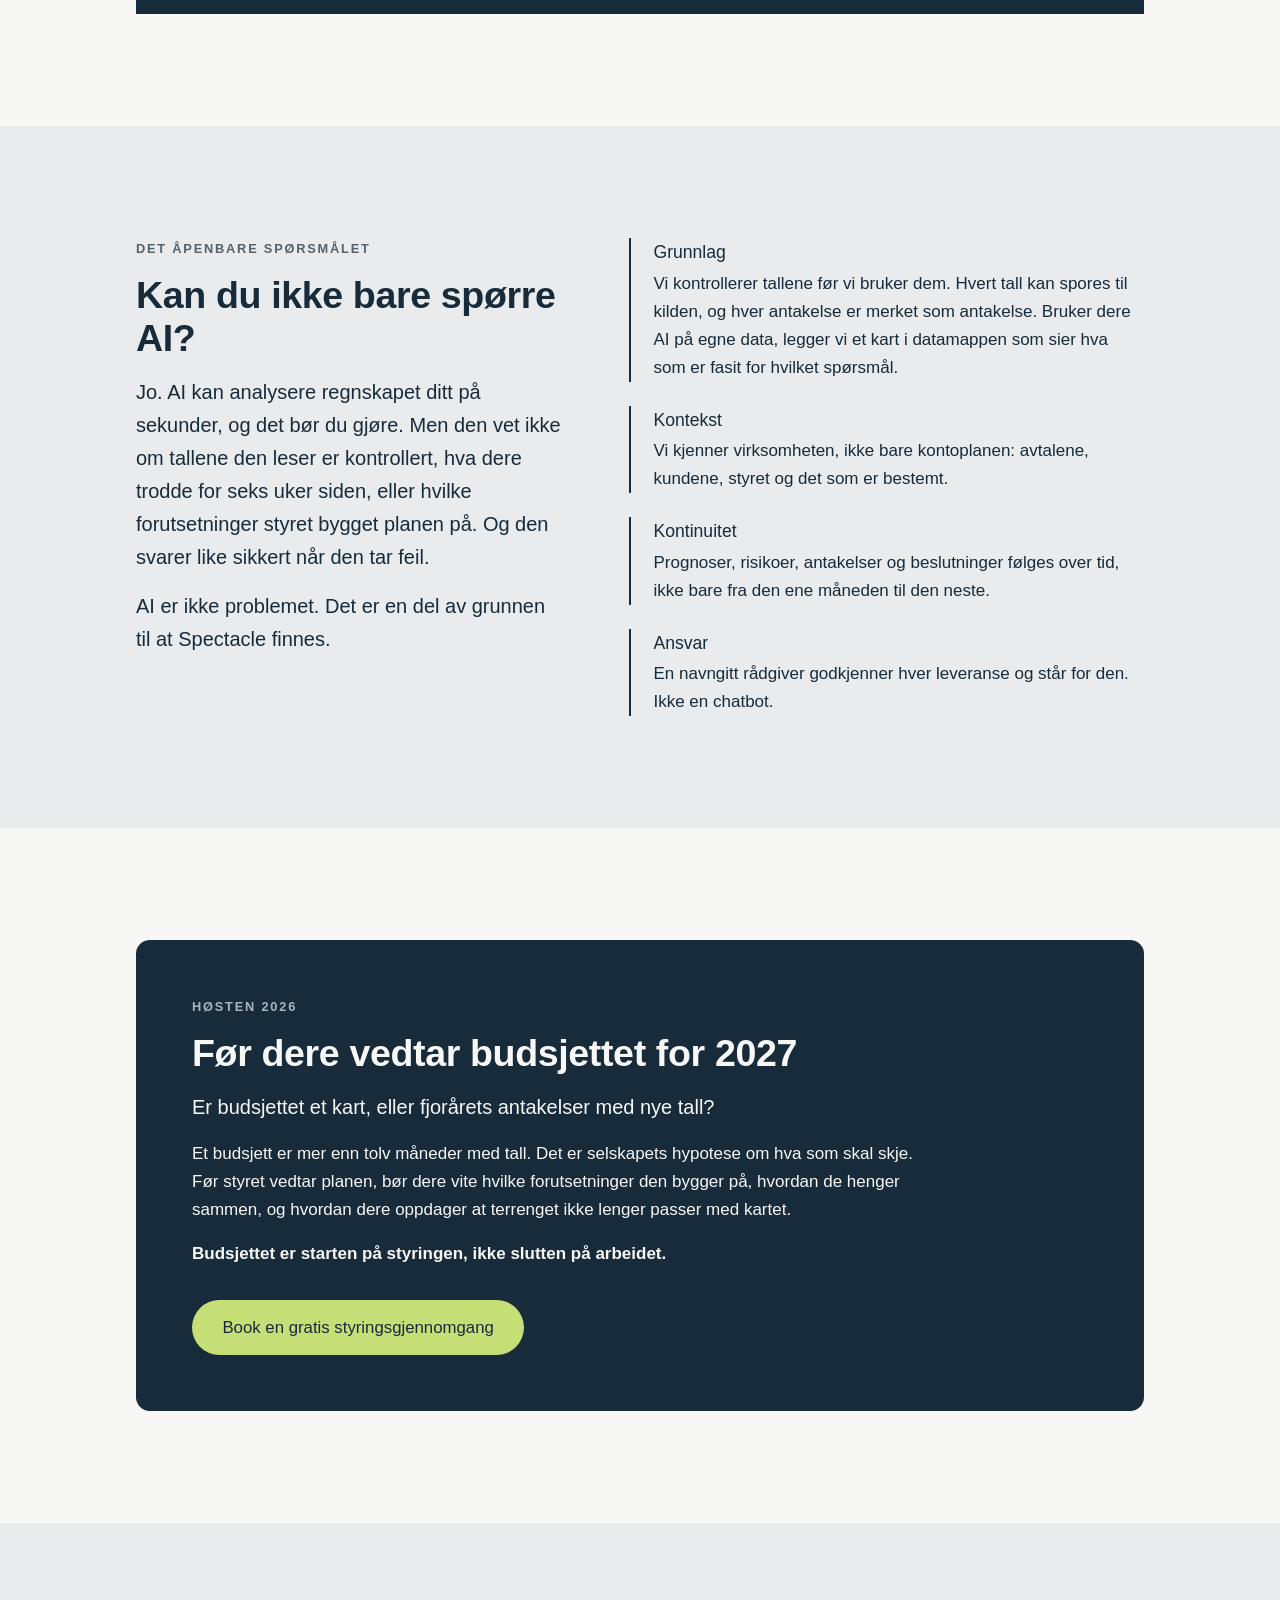
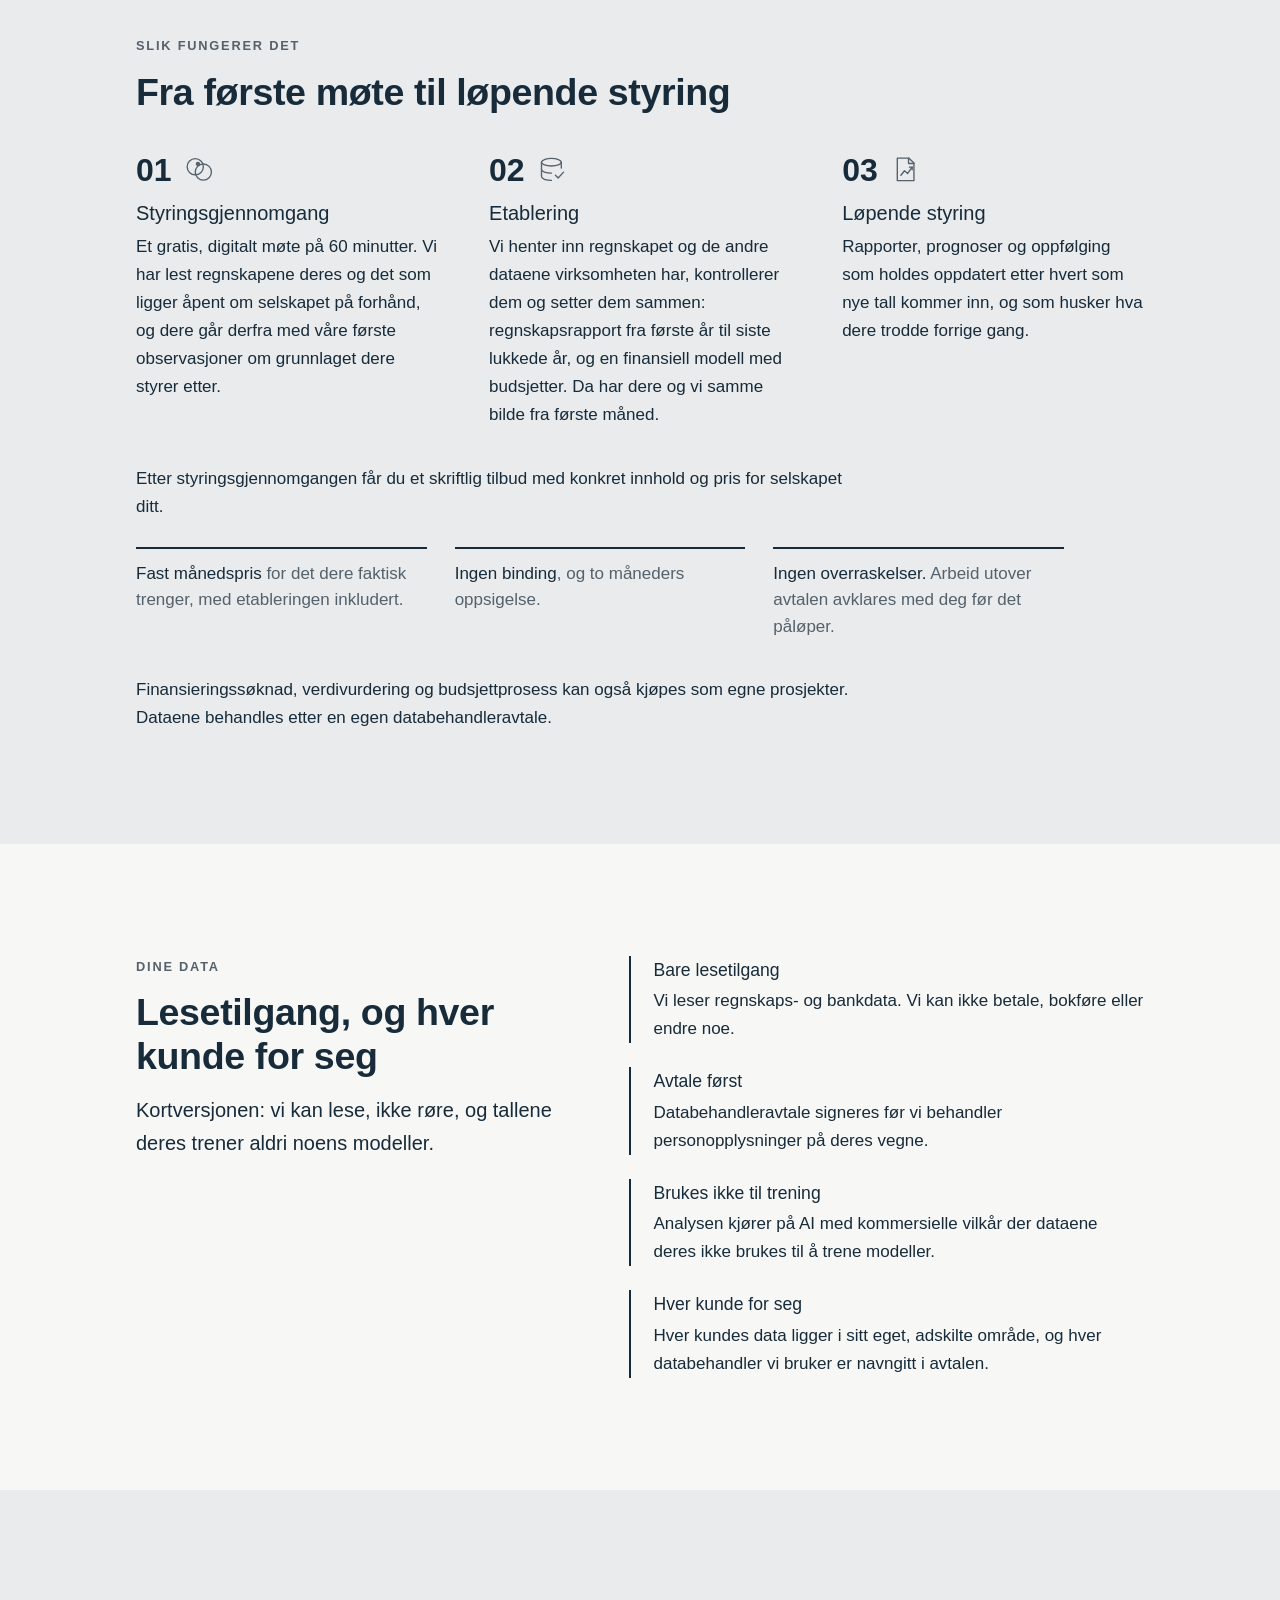
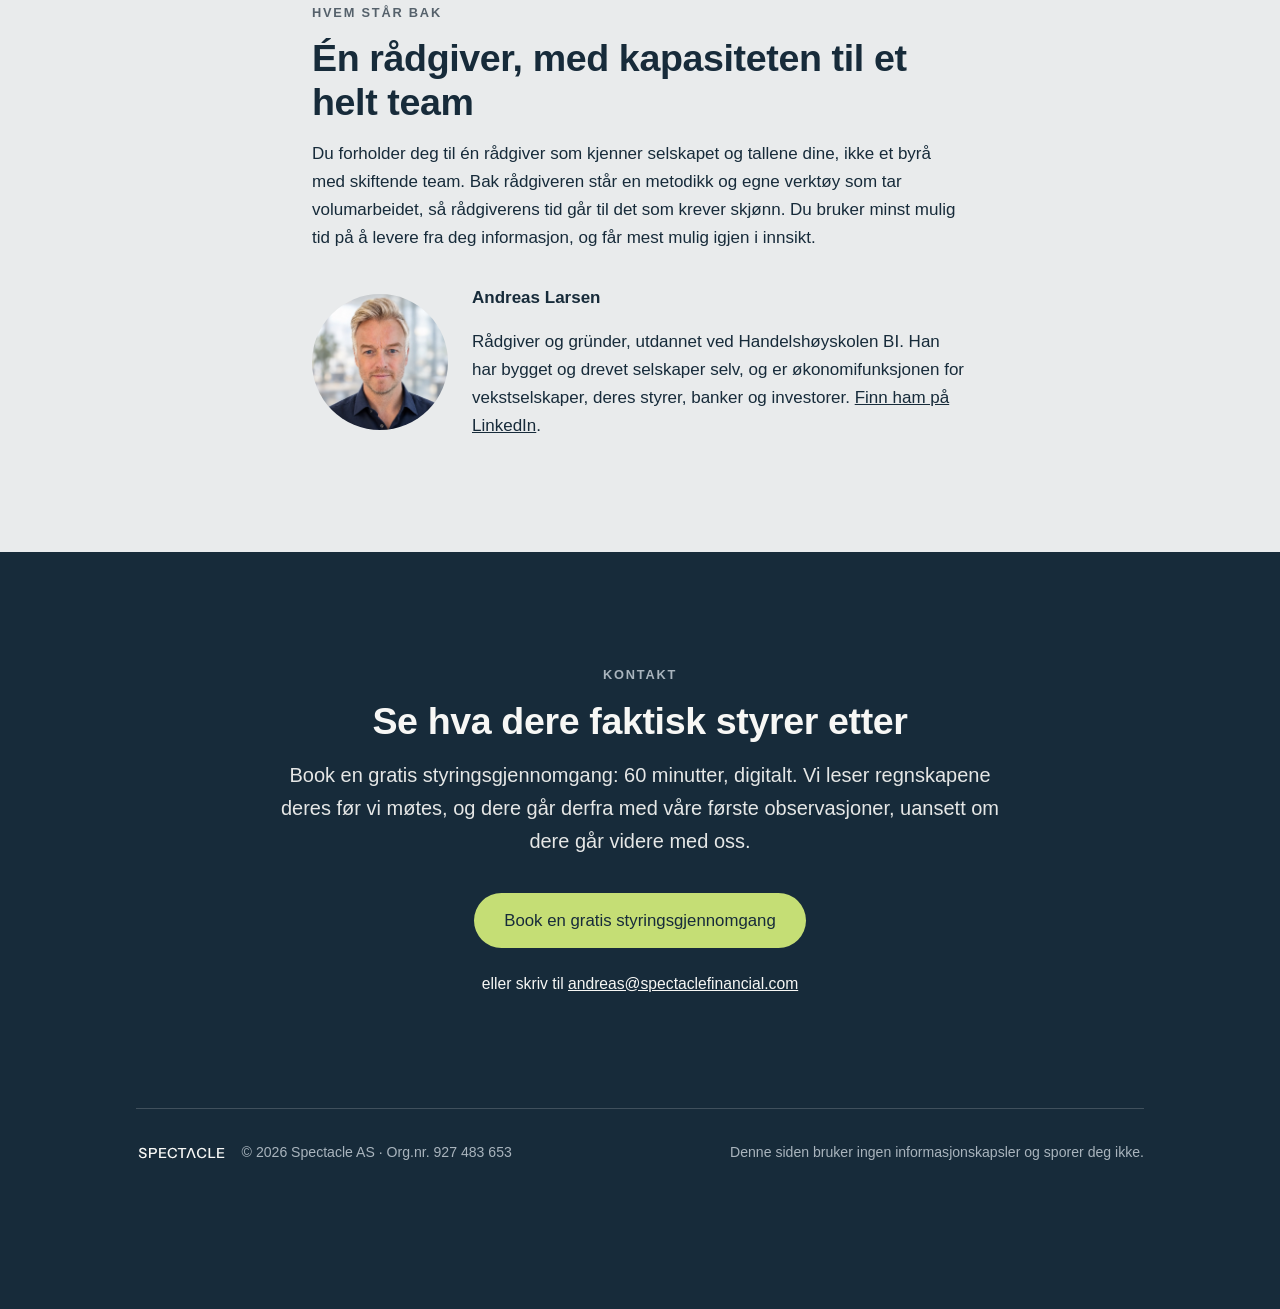
==== commit a5b740ae: "Nummererte styrekort, lysere åpningssetning og prisvilkår i tre Tre av åtte punkter fra en designgje" ====
--- a/no/index.html
+++ b/no/index.html
@@ -13,7 +13,7 @@
   <link rel="alternate icon" href="../assets/img/favicon-32.png" type="image/png">
   <link rel="apple-touch-icon" href="../assets/img/apple-touch-icon.png">
   <meta name="theme-color" content="#172B3A">
-  <link rel="stylesheet" href="../assets/css/style.css?v=2026-11-11b">
+  <link rel="stylesheet" href="../assets/css/style.css?v=2026-11-11c">
   <meta property="og:type" content="website">
   <meta property="og:site_name" content="Spectacle">
   <meta property="og:title" content="Spectacle: økonomifunksjonen mellom regnskap og ledelse">
@@ -107,31 +107,33 @@
         <li>Vi husker hva dere trodde sist, så en endring kan forklares og ikke bare konstateres.</li>
         <li>Det styret eller banken trenger skriftlig, lages fra det samme bildet, i deres egen profil.</li>
       </ul>
-      <ul class="trygghet">
-        <li>
-          <span class="trygghet__gruppe">Forstå</span>
+      <ol class="styrekort">
+        <li>
+          <span class="styrekort__topp"><span class="styrekort__nr">01</span><span class="styrekort__merke">Forstå</span></span>
           <strong>Hva skjedde?</strong>
-          Vi forklarer utviklingen, ikke bare avviket. Resultat, balanse og kontantstrøm, mot budsjett, mot i fjor og mot forrige prognose.
-        </li>
-        <li>
+          <p>Vi forklarer utviklingen, ikke bare avviket. Resultat, balanse og kontantstrøm, mot budsjett, mot i fjor og mot forrige prognose.</p>
+        </li>
+        <li>
+          <span class="styrekort__topp"><span class="styrekort__nr">02</span><span class="styrekort__merke">Sammenlign</span></span>
           <strong>Hva trodde vi?</strong>
-          Vi sammenligner hver prognose med de forrige, så dere ser hvordan bildet har endret seg, og hvorfor.
-        </li>
-        <li>
-          <span class="trygghet__gruppe">Forutse</span>
+          <p>Vi sammenligner hver prognose med de forrige, så dere ser hvordan bildet har endret seg, og hvorfor.</p>
+        </li>
+        <li>
+          <span class="styrekort__topp"><span class="styrekort__nr">03</span><span class="styrekort__merke">Forutse</span></span>
           <strong>Hva skjer nå?</strong>
-          Prognosen oppdateres mot det som faktisk skjer, med likviditeten de neste ukene.
-        </li>
-        <li>
-          <span class="trygghet__gruppe">Beslutte</span>
+          <p>Prognosen oppdateres mot det som faktisk skjer, med likviditeten de neste ukene.</p>
+        </li>
+        <li>
+          <span class="styrekort__topp"><span class="styrekort__nr">04</span><span class="styrekort__merke">Rapporter</span></span>
           <strong>Hva må styret vite?</strong>
-          Hva som er endret siden forrige styremøte, og status på sakene styret følger fra møte til møte.
-        </li>
-        <li>
+          <p>Hva som er endret siden forrige styremøte, og status på sakene styret følger fra møte til møte.</p>
+        </li>
+        <li>
+          <span class="styrekort__topp"><span class="styrekort__nr">05</span><span class="styrekort__merke">Beslutt</span></span>
           <strong>Hva bør vi gjøre?</strong>
-          Rådgivning når det gjelder: finansiering, investeringer, prising og kapasitet.
-        </li>
-      </ul>
+          <p>Rådgivning når det gjelder: finansiering, investeringer, prising og kapasitet.</p>
+        </li>
+      </ol>
 
     </div>
   </section>
@@ -215,7 +217,13 @@
           <p>Rapporter, prognoser og oppfølging som holdes oppdatert etter hvert som nye tall kommer inn, og som husker hva dere trodde forrige gang.</p>
         </li>
       </ol>
-      <p class="pakker-note">Etter styringsgjennomgangen får du et skriftlig tilbud med konkret innhold og pris for selskapet ditt. Fast månedspris for det dere faktisk trenger, med etableringen inkludert. Ingen binding, to måneders oppsigelse. Finansieringssøknad, verdivurdering og budsjettprosess kan også kjøpes som egne prosjekter. Arbeid utover avtalen avklares alltid med deg før det påløper, og dataene behandles etter en egen databehandleravtale.</p>
+      <p class="pakker-note">Etter styringsgjennomgangen får du et skriftlig tilbud med konkret innhold og pris for selskapet ditt.</p>
+      <ul class="vilkar">
+        <li><strong>Fast månedspris</strong> for det dere faktisk trenger, med etableringen inkludert.</li>
+        <li><strong>Ingen binding</strong>, og to måneders oppsigelse.</li>
+        <li><strong>Ingen overraskelser.</strong> Arbeid utover avtalen avklares med deg før det påløper.</li>
+      </ul>
+      <p class="pakker-note">Finansieringssøknad, verdivurdering og budsjettprosess kan også kjøpes som egne prosjekter. Dataene behandles etter en egen databehandleravtale.</p>
     </div>
   </section>
 
--- a/assets/css/style.css
+++ b/assets/css/style.css
@@ -115,8 +115,15 @@
   font-size: clamp(2.1rem, 6.5vw, 4.25rem);
   letter-spacing: -0.015em;
   color: var(--papir);
-  hyphens: auto;
   overflow-wrap: break-word;
+}
+
+/* Orddeling bare der spalten er for smal til ordet. Over denne bredden er
+   det plass, og da er en bindestrek midt i overskriften bare stygt. */
+@media (max-width: 63.99rem) {
+  h1 {
+    hyphens: auto;
+  }
 }
 
 h2 {
@@ -250,12 +257,13 @@
   max-width: 44rem;
 }
 
+
 .hero__under {
   font-family: var(--font-tittel);
   font-weight: 500;
   font-size: clamp(1.3rem, 2.6vw, 1.75rem);
   line-height: 1.25;
-  color: var(--solv);
+  color: var(--papir);
   margin-top: 0.9rem;
 }
 
@@ -447,59 +455,125 @@
   color: var(--blekk);
 }
 
-/* ---------- Trygghet ---------- */
-.trygghet {
+/* ---------- Styrekortene: de fem spørsmålene ---------- */
+/* Hvert kort bærer sin egen merkelapp, så ingen trenger et tomt spor for å
+   stå i flukt med naboen. Det femte er rådgivningen, og får hele bredden. */
+.styrekort {
   list-style: none;
   display: grid;
-  gap: 2rem 3rem;
+  gap: 1.25rem;
   margin-top: 2.5rem;
 }
+
 @media (min-width: 52rem) {
-  .trygghet {
+  .styrekort {
     grid-template-columns: repeat(2, 1fr);
-  }
-}
-
-/* Et oddetall punkter etterlater et hull til høyre; det siste får hele bredden */
-@media (min-width: 52rem) {
-  .trygghet li:last-child:nth-child(odd) {
+    gap: 1.5rem;
+  }
+  .styrekort li:last-child {
     grid-column: 1 / -1;
-    max-width: 46rem;
-  }
-}
-
-/* Merkelappen står bare på den første i hver gruppe. Uten et tomt spor
-   starter naboen i samme rad høyere, og kolonnene blir ujevne. */
-.trygghet li:not(:has(.trygghet__gruppe))::before {
-  content: "";
-  display: block;
-  height: calc(0.72rem * 1.5 + 0.4rem);
-}
-
-.trygghet strong {
-  display: block;
-  font-family: var(--font-tittel);
-  font-weight: 500;
-  font-size: 1.15rem;
-  color: var(--blekk);
-  margin-bottom: 0.3rem;
-}
-
-/* ---------- Tenkt eksempel ---------- */
-/* Tid går vannrett, som i rapportene: periodene er kolonner, målene er rader */
-.trygghet__gruppe {
-  display: block;
-  font-family: var(--font-tekst);
+  }
+}
+
+.styrekort li {
+  background: #FFFFFF;
+  border: 1px solid var(--linje);
+  border-top: 2px solid var(--blekk);
+  padding: 1.5rem;
+}
+
+.styrekort__topp {
+  display: flex;
+  align-items: baseline;
+  gap: 0.6rem;
+  margin-bottom: 0.7rem;
+}
+
+.styrekort__nr {
+  font-family: var(--font-tittel);
+  font-weight: 700;
+  font-size: 0.95rem;
+  font-variant-numeric: tabular-nums;
+  color: var(--blekk);
+}
+
+.styrekort__merke {
   font-weight: 600;
   font-size: 0.72rem;
   letter-spacing: 0.14em;
   text-transform: uppercase;
   color: var(--skifer);
-  /* Eksplisitt, så det tomme sporet under kan treffe nøyaktig samme høyde */
-  line-height: 1.5;
-  margin-bottom: 0.4rem;
-}
-
+}
+
+.styrekort strong {
+  display: block;
+  font-family: var(--font-tittel);
+  font-weight: 500;
+  font-size: 1.18rem;
+  line-height: 1.25;
+  color: var(--blekk);
+  margin-bottom: 0.45rem;
+}
+
+.styrekort p {
+  color: var(--skifer);
+  line-height: 1.55;
+}
+
+/* Rådgivningen står for seg, og på mørk flate er chartreuse tillatt */
+.styrekort li:last-child {
+  background: var(--blekk);
+  border-color: var(--blekk);
+  border-top-color: var(--chartreuse);
+}
+
+.styrekort li:last-child .styrekort__nr,
+.styrekort li:last-child .styrekort__merke {
+  color: var(--chartreuse);
+}
+
+.styrekort li:last-child strong {
+  color: var(--papir);
+}
+
+.styrekort li:last-child p {
+  color: var(--solv);
+}
+
+/* ---------- Vilkårene under prisen ---------- */
+/* Tre korte punkter i stedet for ett tett avsnitt. Ingen beløp: prisen
+   settes per kunde, og nettsiden viser den ikke. */
+.vilkar {
+  list-style: none;
+  display: grid;
+  gap: 1.1rem;
+  margin-top: 1.6rem;
+  max-width: 58rem;
+}
+
+@media (min-width: 52rem) {
+  .vilkar {
+    grid-template-columns: repeat(3, 1fr);
+    gap: 1.75rem;
+  }
+}
+
+.vilkar li {
+  border-top: 2px solid var(--blekk);
+  padding-top: 0.75rem;
+  color: var(--skifer);
+  line-height: 1.55;
+}
+
+.vilkar strong {
+  font-family: var(--font-tittel);
+  font-weight: 500;
+  color: var(--blekk);
+}
+
+/* ---------- Tenkt eksempel ---------- */
+/* Tatt ut av siden 11.11.2026, men reglene står igjen med vilje:
+   da er det én setning å sette eksempelet inn igjen. */
 .eksempel {
   margin-top: clamp(3rem, 6vw, 4.5rem);
   max-width: 46rem;
